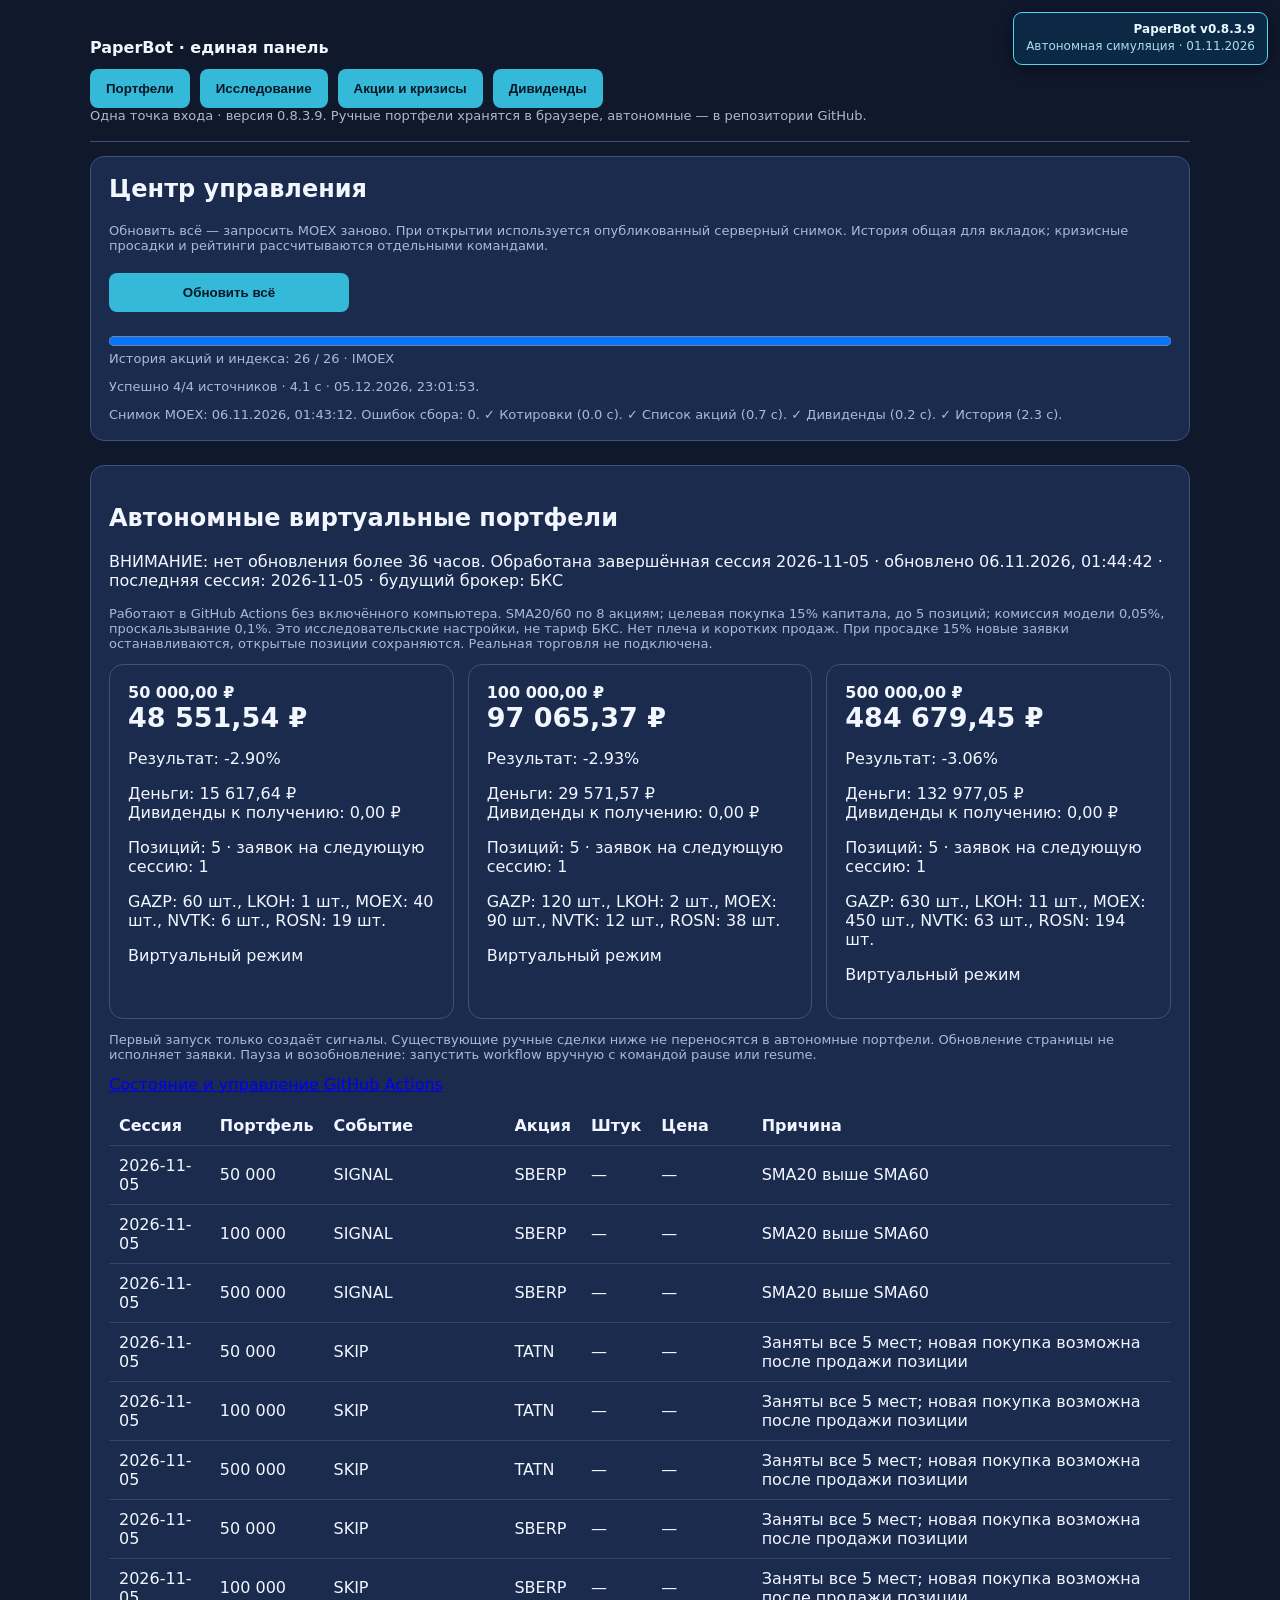
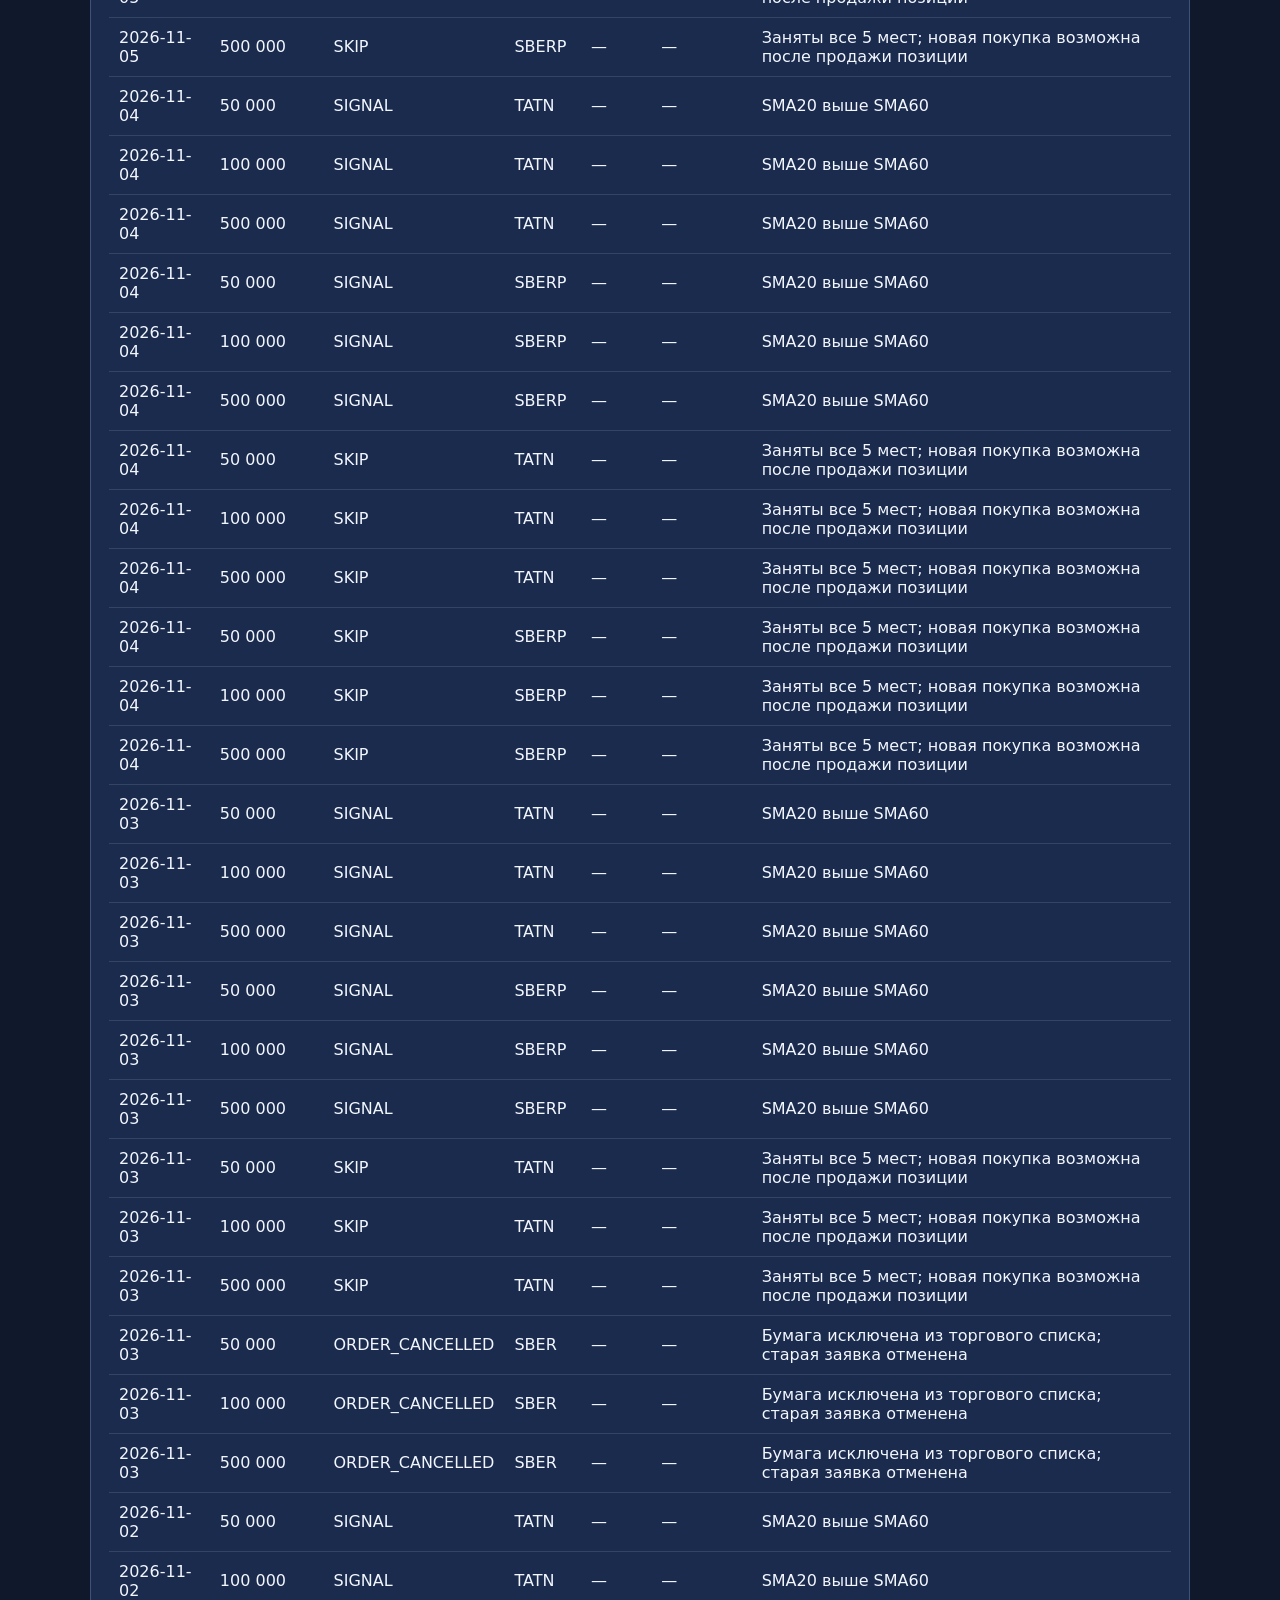
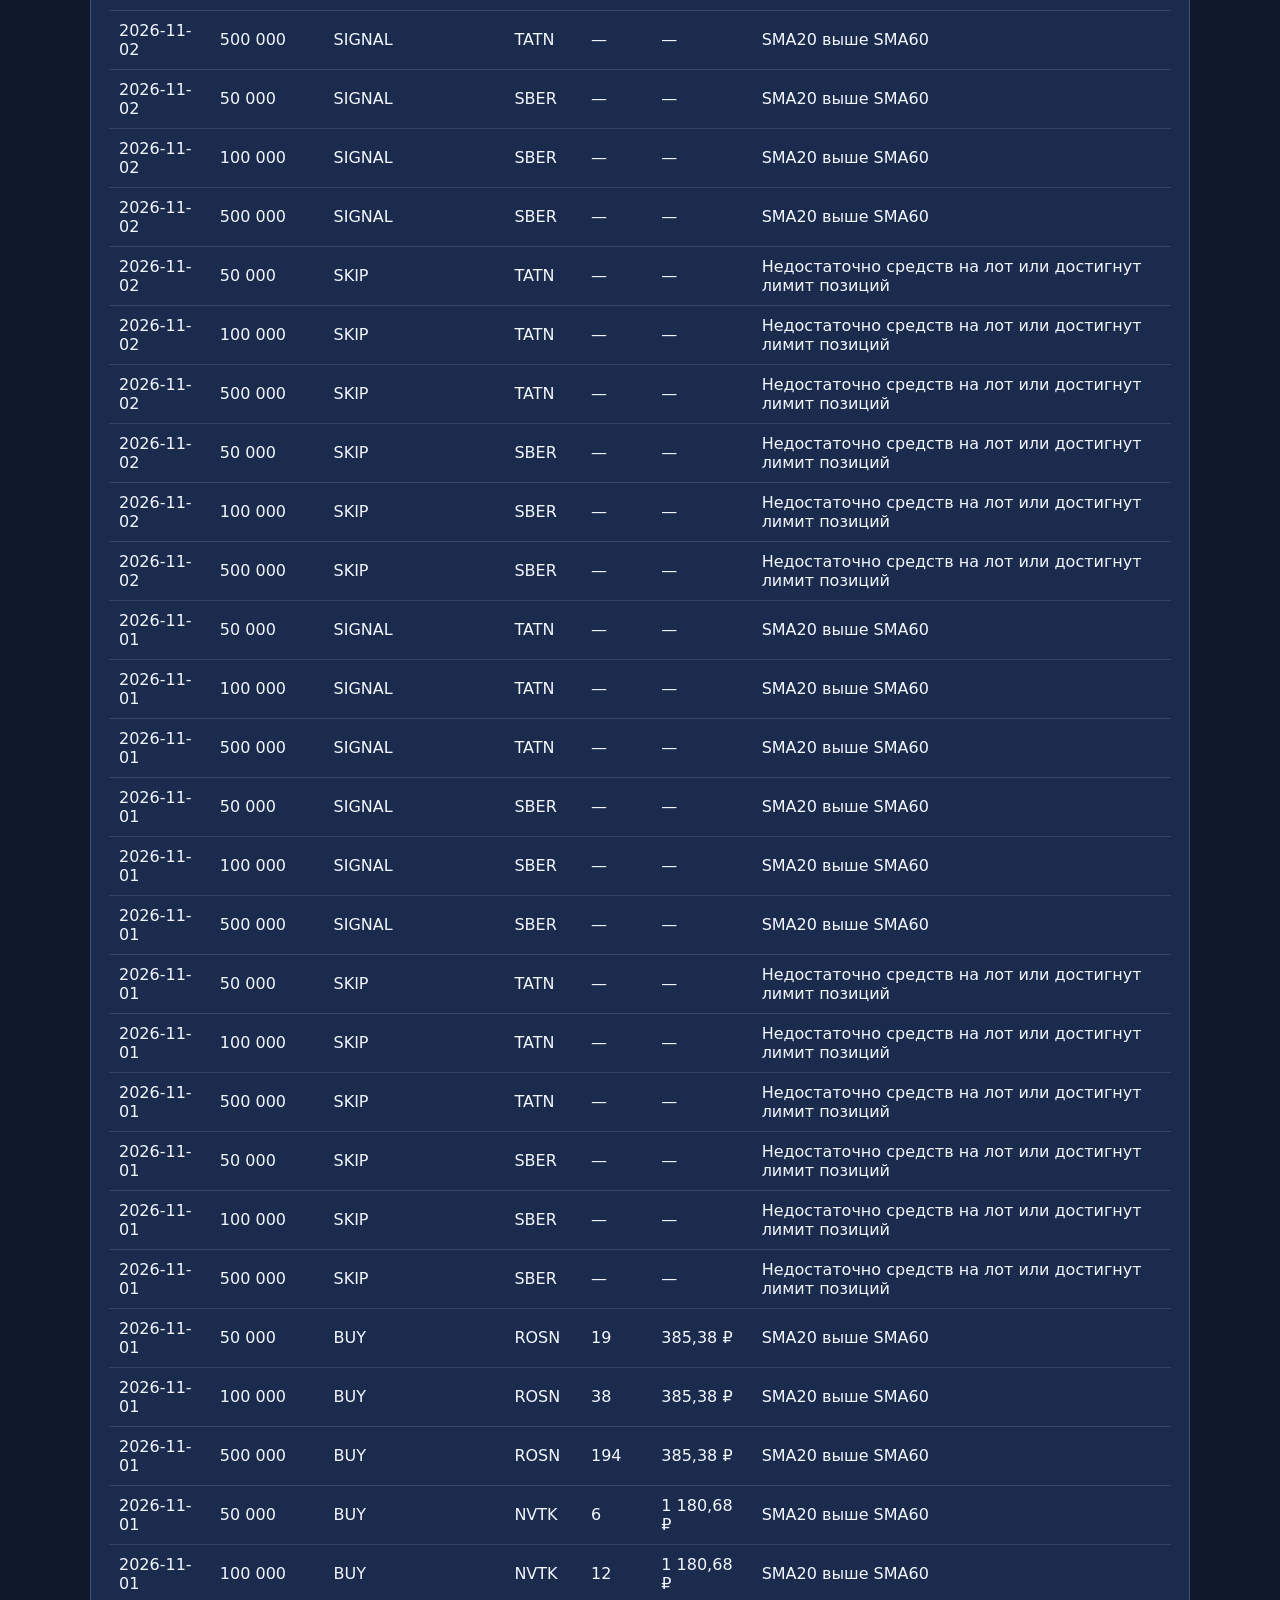
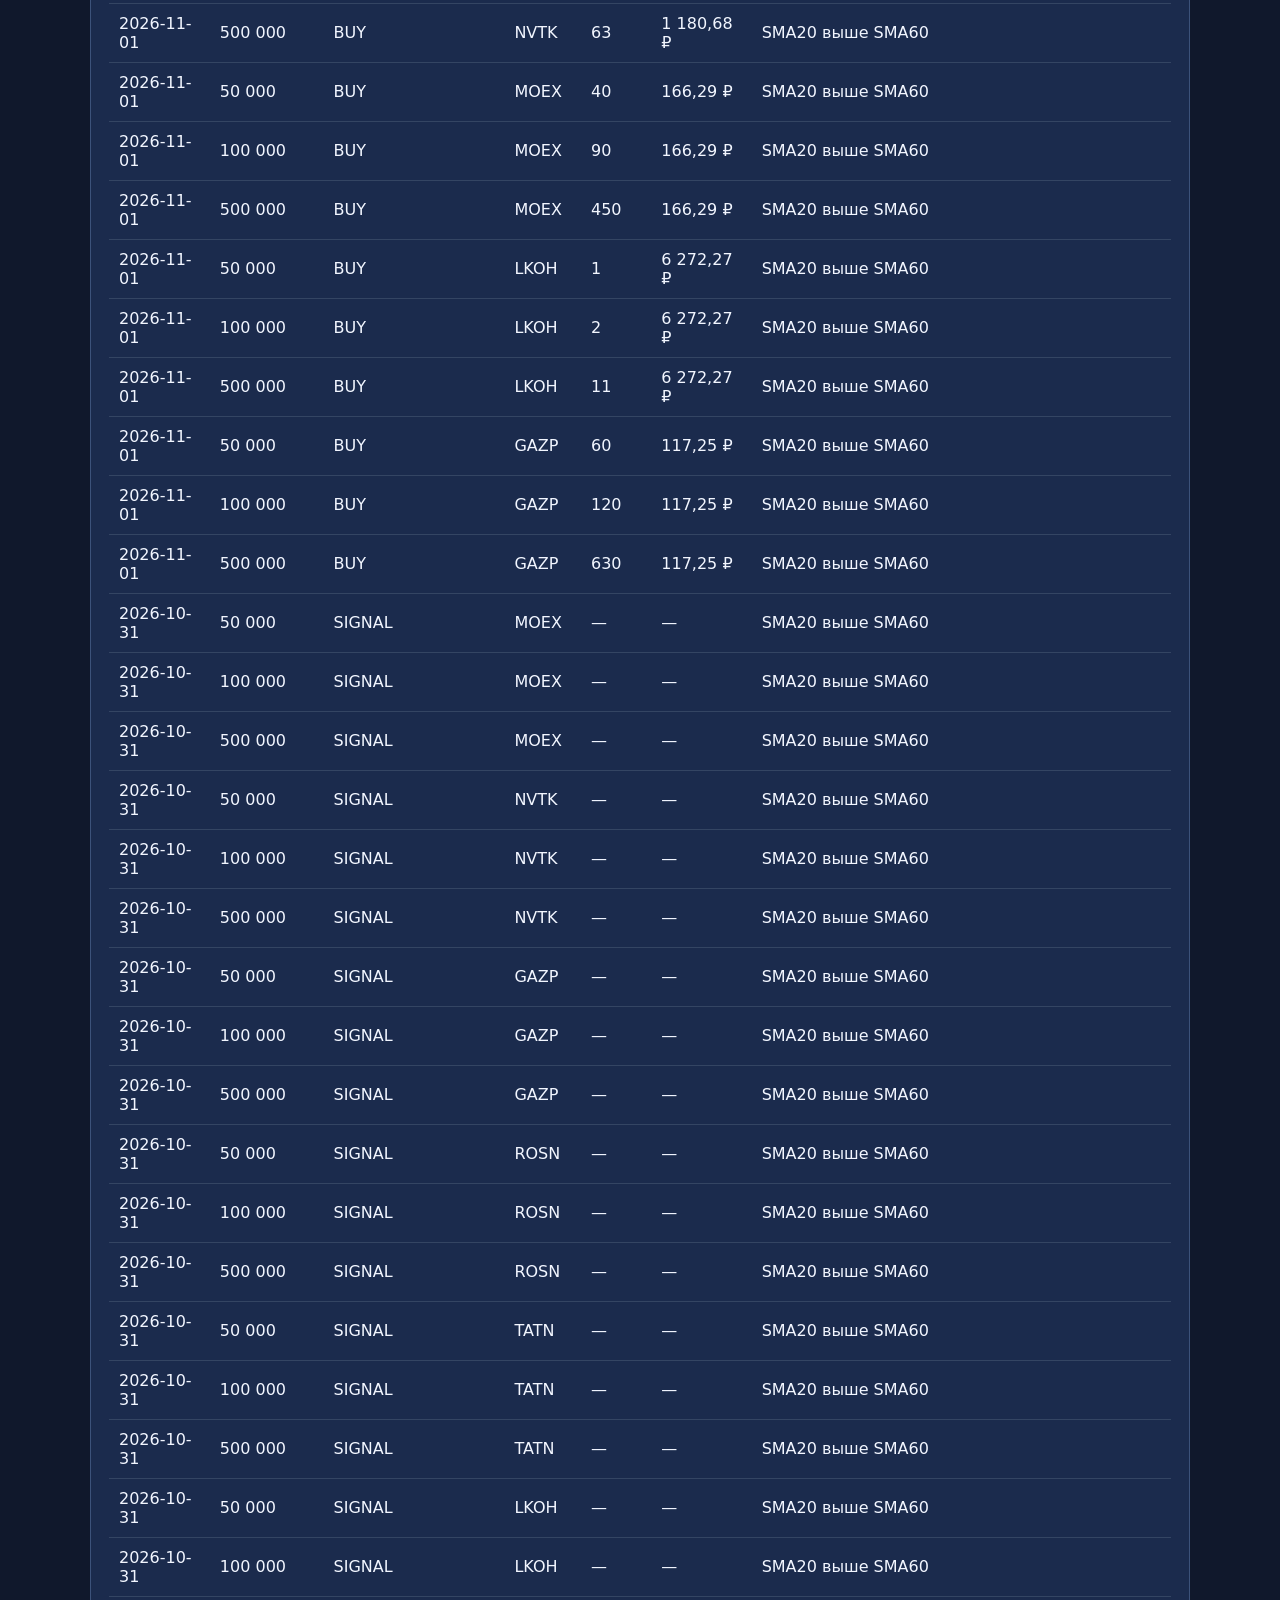
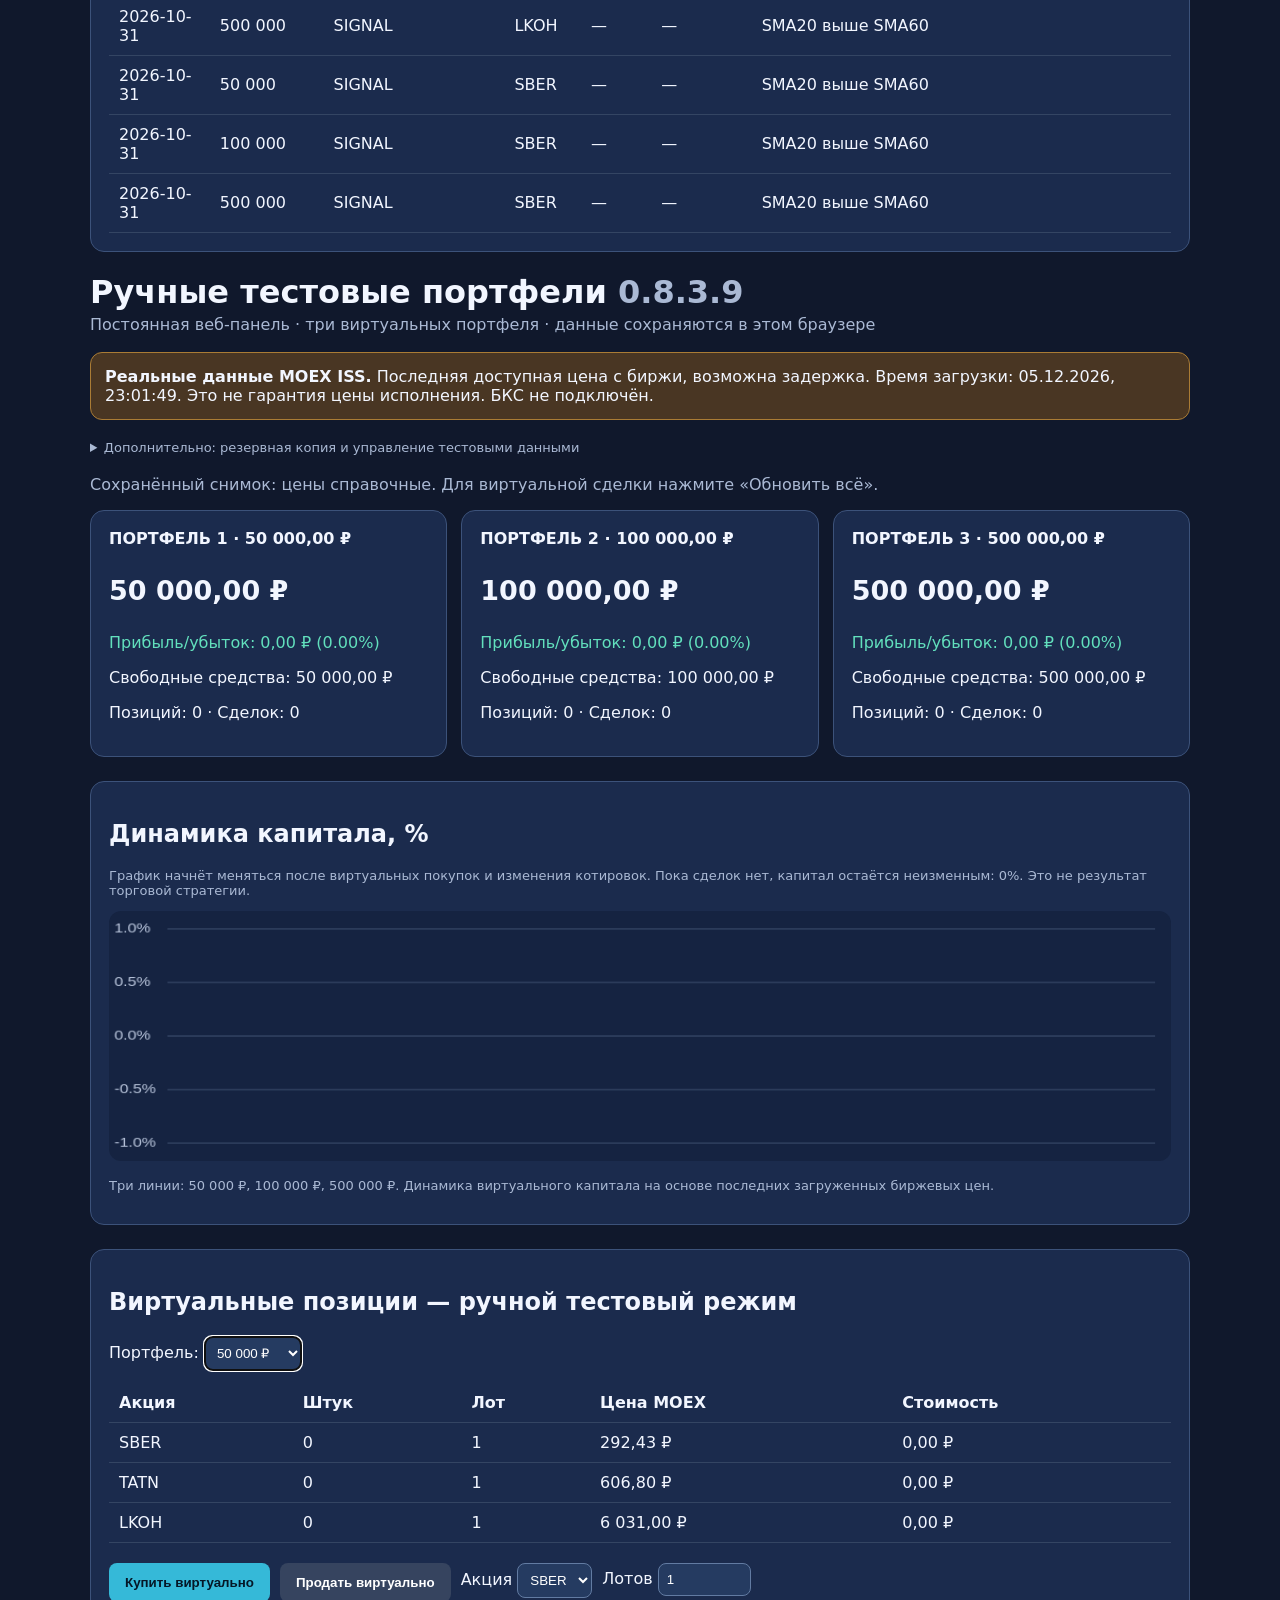
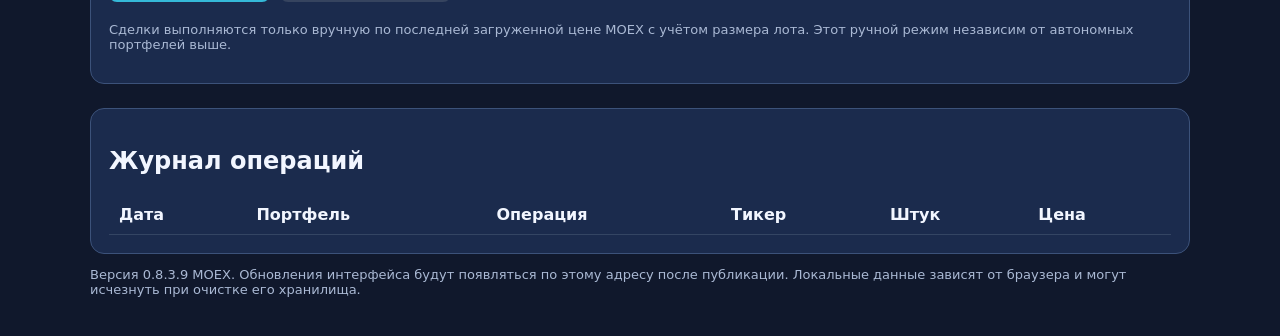
==== manual.html @ 84fe7838 "feat: start archived sector-balanced paper experiment with parallel strategy controls v0.8.3.9" ====
<!doctype html><html lang="ru"><head><meta charset="utf-8"><meta http-equiv="Cache-Control" content="no-cache, no-store, must-revalidate"><meta name="viewport" content="width=device-width,initial-scale=1"><title>PaperBot — виртуальные портфели</title><style>body{margin:0;background:#10182c;color:#f2f6ff;font:16px system-ui,Arial}main{max-width:1100px;margin:auto;padding:26px}h1{margin-bottom:4px}.muted{color:#aab9d4}.warn{background:#493623;border:1px solid #aa7c35;padding:14px;border-radius:12px;margin:18px 0}.controls{display:flex;gap:10px;flex-wrap:wrap;margin:20px 0}button{background:#35b9d8;color:#051727;border:0;border-radius:8px;padding:12px 16px;font-weight:bold;cursor:pointer}button.secondary{background:#36445f;color:white}button.danger{background:#d66c92;color:white}.cards{display:grid;grid-template-columns:repeat(auto-fit,minmax(245px,1fr));gap:14px}.card{background:#1b2b4d;border:1px solid #3c527a;border-radius:14px;padding:18px}.money{font-size:27px;font-weight:800}.up{color:#62e0bd}.down{color:#ff9c9c}table{width:100%;border-collapse:collapse;margin-top:12px}td,th{padding:10px;text-align:left;border-bottom:1px solid #344563}section{margin-top:24px}select{padding:8px;background:#253b61;color:white;border:1px solid #627ba2;border-radius:8px}canvas{width:100%;height:250px;background:#152341;border-radius:12px}.small{font-size:13px}</style></head><body><div id="build-stamp" style="position:fixed;top:12px;right:12px;z-index:9999;background:#0b2944;border:1px solid #51d4f5;color:#e8faff;border-radius:9px;padding:8px 12px;font:600 12px/1.45 system-ui,Arial;box-shadow:0 3px 15px #0007;text-align:right" title="Версия опубликованного файла">PaperBot v0.8.3.9<br><span style="font-weight:400;color:#a9dceb">Автономная симуляция · 01.11.2026</span></div><main><div style="padding:12px 0 18px;border-bottom:1px solid #3c527a;margin-bottom:14px"><strong>PaperBot · единая панель</strong><div class="controls" style="margin:12px 0 0"><button type="button" onclick="switchTab('portfolio')">Портфели</button><button type="button" onclick="switchTab('research')">Исследование</button><button type="button" onclick="switchTab('market')">Акции и кризисы</button><button type="button" onclick="switchTab('dividends')">Дивиденды</button></div><div class="muted small">Одна точка входа · версия 0.8.3.9. Ручные портфели хранятся в браузере, автономные — в репозитории GitHub.</div></div><section class="card" style="margin:12px 0 20px"><h2 style="margin-top:0">Центр управления</h2><p class="muted small">Обновить всё — запросить MOEX заново. При открытии используется опубликованный серверный снимок. История общая для вкладок; кризисные просадки и рейтинги рассчитываются отдельными командами.</p><div class="controls"><button id="refresh-main" type="button" onclick="refreshCenter('live')" style="min-width:240px">Обновить всё</button></div><div style="margin:10px 0"><progress id="refresh-progress" max="100" value="0" style="width:100%;height:18px"></progress><div id="refresh-count" class="muted small">Ожидание запуска</div></div><p id="refresh-status" class="muted small" role="status">Ожидание обновления. Кризисные рейтинги рассчитываются отдельно по выбранному периоду: это длительная операция.</p><div id="refresh-details" class="muted small"></div></section><section id="dividends-view" class="card" style="display:none"><h2>Дивидендная история</h2><p id="dividend-status">Дождитесь загрузки Центра управления.</p><p class="muted small">Источник: Smart-Lab, таблица выплаченных дивидендов. Это справочная история, не подтверждение фактического зачисления. Даты поступления на счёт неизвестны; в модели используется реестр + 30 календарных дней, до налогов. Отсутствие записей не означает отсутствие выплат. Доходность по дивидендам не является прогнозом.</p><p>Акция <select id="dividend-filter" onchange="renderDividends()"></select> Год реестра <input id="dividend-year" type="number" min="1990" max="2100" placeholder="Все" oninput="renderDividends()" style="width:100px"></p><details><summary>Пробелы в дивидендной истории</summary><p id="dividend-errors" class="small muted"></p></details><div style="overflow:auto"><table><thead><tr><th>Акция</th><th>Охват</th><th>Записей</th><th>На акцию за 365 дней по реестрам</th></tr></thead><tbody id="dividend-summary"></tbody></table></div><p id="dividend-count"></p><div style="overflow:auto"><table><thead><tr><th>Акция</th><th>Период</th><th>Последний день покупки</th><th>Реестр</th><th>На акцию, до налогов</th><th>Дата поступления</th><th>Источник</th></tr></thead><tbody id="dividend-rows"></tbody></table></div></section><div id="legacy-portfolio"><section class="card"><h2>Автономные виртуальные портфели</h2><p id="auto-health" role="status">Загрузка состояния бота…</p><p class="muted small">Работают в GitHub Actions без включённого компьютера. SMA20/60 по 8 акциям; целевая покупка 15% капитала, до 5 позиций; комиссия модели 0,05%, проскальзывание 0,1%. Это исследовательские настройки, не тариф БКС. Нет плеча и коротких продаж. При просадке 15% новые заявки останавливаются, открытые позиции сохраняются. Реальная торговля не подключена.</p><div id="auto-cards" class="cards"></div><p class="muted small">Первый запуск только создаёт сигналы. Существующие ручные сделки ниже не переносятся в автономные портфели. Обновление страницы не исполняет заявки. Пауза и возобновление: запустить workflow вручную с командой pause или resume.</p><a href="https://github.com/pirhavko85-droid/paperbot/actions/workflows/update-data.yml" target="_blank" rel="noopener">Состояние и управление GitHub Actions</a><div style="overflow:auto"><table><thead><tr><th>Сессия</th><th>Портфель</th><th>Событие</th><th>Акция</th><th>Штук</th><th>Цена</th><th>Причина</th></tr></thead><tbody id="auto-ledger"></tbody></table></div></section><h1>Ручные тестовые портфели <span class="muted">0.8.3.9</span></h1><div class="muted">Постоянная веб-панель · три виртуальных портфеля · данные сохраняются в этом браузере</div><div class="warn" id="marketWarning"><b>MOEX ISS.</b> Загрузка котировок. Торговые операции только виртуальные; БКС не подключён. Если биржа закрыта, отображается последняя доступная цена.</div><div class="controls"><details style="width:100%"><summary class="muted small" style="cursor:pointer">Дополнительно: резервная копия и управление тестовыми данными</summary><div class="controls"><button class="secondary" onclick="download()">Скачать журнал CSV</button><button class="danger" onclick="reset()">Сбросить портфели</button></div><p class="muted small">CSV — резервная копия журнала операций. Сброс удаляет виртуальные сделки только в этом браузере.</p></details></div><p id="status" class="muted"></p><div id="cards" class="cards"></div><section class="card"><h2>Динамика капитала, %</h2><p class="muted small">График начнёт меняться после виртуальных покупок и изменения котировок. Пока сделок нет, капитал остаётся неизменным: 0%. Это не результат торговой стратегии.</p><canvas id="chart" width="1000" height="280"></canvas><p class="small muted">Три линии: 50 000 ₽, 100 000 ₽, 500 000 ₽. Динамика виртуального капитала на основе последних загруженных биржевых цен.</p></section><section class="card"><h2>Виртуальные позиции — ручной тестовый режим</h2><label>Портфель: <select id="portfolio" onchange="render()"><option value="0">50 000 ₽</option><option value="1">100 000 ₽</option><option value="2">500 000 ₽</option></select></label><div id="positions"></div><div class="controls"><button onclick="trade('buy')">Купить виртуально</button><button class="secondary" onclick="trade('sell')">Продать виртуально</button><label>Акция <select id="ticker"><option>SBER</option><option>TATN</option><option>LKOH</option></select></label><label>Лотов <input id="lots" type="number" min="1" step="1" value="1" style="width:75px;padding:8px;background:#253b61;color:white;border:1px solid #627ba2;border-radius:8px"></label></div><p class="small muted">Сделки выполняются только вручную по последней загруженной цене MOEX с учётом размера лота. Этот ручной режим независим от автономных портфелей выше.</p></section><section class="card"><h2>Журнал операций</h2><div id="trades"></div></section><p class="muted small">Версия 0.8.3.9 MOEX. Обновления интерфейса будут появляться по этому адресу после публикации. Локальные данные зависят от браузера и могут исчезнуть при очистке его хранилища.</p></div><section id="unified-view" style="display:none"><h2 id="unified-title"></h2><p id="unified-note" class="muted"></p></section></main><script src="config.js?v=0839"></script><script src="data.js?v=0839"></script><script>
const KEY='paperbot_moex_v05',starts=[50000,100000,500000],symbols=['SBER','TATN','LKOH'];
let s;try{s=JSON.parse(localStorage.getItem(KEY))}catch(e){}
if(!s||!Array.isArray(s.p)||s.p.length!==3)s={prices:[null,null,null],lots:[1,1,1],asof:null,p:starts.map(v=>({cash:v,qty:[0,0,0],history:[v],trades:[]}))};
let quoteValid=false;
const fmt=n=>Number.isFinite(n)?n.toLocaleString('ru-RU',{minimumFractionDigits:2,maximumFractionDigits:2})+' ₽':'—';
const val=p=>p.cash+p.qty.reduce((a,q,i)=>a+q*(Number.isFinite(s.prices[i])?s.prices[i]:0),0);
function save(){try{localStorage.setItem(KEY,JSON.stringify(s))}catch(e){show('Не удалось сохранить данные: '+e.message)}}
function show(t){document.getElementById('status').textContent=t}
function reset(){if(!confirm('Удалить все виртуальные сделки и портфели этой версии в данном браузере?'))return;localStorage.removeItem(KEY);location.reload()}
function parseBlock(block){return (block?.data||[]).map(r=>Object.fromEntries(block.columns.map((c,i)=>[c,r[i]])))}
async function loadQuotes(){
quoteValid=false;show('Запрашиваю котировки у Московской биржи…');
const url='https://iss.moex.com/iss/engines/stock/markets/shares/boards/TQBR/securities.json?iss.meta=off&iss.only=securities,marketdata&securities.columns=SECID,LOTSIZE&marketdata.columns=SECID,LAST,MARKETPRICE,LCURRENTPRICE,UPDATETIME,TRADINGSTATUS';
try{
const controller=new AbortController(),timer=setTimeout(()=>controller.abort(),12000);
let resp;try{resp={ok:true,json:()=>PaperBotData.json(url)}}finally{clearTimeout(timer)}
if(!resp.ok)throw Error('HTTP '+resp.status);
const json=await resp.json(),sec=parseBlock(json.securities),md=parseBlock(json.marketdata);
let count=0;symbols.forEach((symbol,i)=>{
const info=sec.find(r=>r.SECID===symbol),m=md.find(r=>r.SECID===symbol);
const p=[m?.LAST,m?.MARKETPRICE,m?.LCURRENTPRICE].find(v=>Number.isFinite(v)&&v>0);
if(Number.isFinite(p)&&p>0&&Number.isInteger(info?.LOTSIZE)&&info.LOTSIZE>0){s.prices[i]=p;s.lots[i]=info.LOTSIZE;count++}
});
if(count!==symbols.length)throw Error('Биржа вернула цены не для всех акций ('+count+'/'+symbols.length+')');
s.asof=new Date().toISOString();quoteValid=true;save();render();
document.getElementById('marketWarning').innerHTML='<b>Реальные данные MOEX ISS.</b> Последняя доступная цена с биржи, возможна задержка. Время загрузки: '+new Date(s.asof).toLocaleString('ru-RU')+'. Это не гарантия цены исполнения. БКС не подключён.';
show('MOEX ISS: получены цены '+symbols.join(', ')+'. Время загрузки: '+new Date(s.asof).toLocaleString('ru-RU'));
}catch(e){render();document.getElementById('marketWarning').innerHTML='<b>Нет подтверждённых свежих котировок.</b> '+String(e.message).replaceAll('<','&lt;')+'. Виртуальные операции заблокированы до успешного обновления. Сохранённые цены, если есть, показаны только для справки.';show('Ошибка загрузки MOEX: '+e.message)}
}
function trade(side){
if(!quoteValid){alert('Сначала успешно обновите котировки MOEX.');return}
const k=Number(document.getElementById('portfolio').value),i=symbols.indexOf(document.getElementById('ticker').value),n=Number(document.getElementById('lots').value);
if(!Number.isSafeInteger(n)||n<1||i<0)return alert('Укажите целое положительное число лотов.');
const q=n*s.lots[i],price=s.prices[i],cost=q*price,p=s.p[k];
if(side==='buy'&&cost>p.cash+1e-6)return alert('Недостаточно виртуальных средств.');
if(side==='sell'&&q>p.qty[i])return alert('Недостаточно акций для продажи.');
if(!confirm((side==='buy'?'Купить':'Продать')+' '+q+' шт. '+symbols[i]+' по '+fmt(price)+' на сумму '+fmt(cost)+'?'))return;
p.cash+=(side==='buy'?-cost:cost);p.qty[i]+=(side==='buy'?q:-q);
p.trades.push({date:new Date().toISOString(),type:side==='buy'?'ПОКУПКА':'ПРОДАЖА',ticker:symbols[i],qty:q,price});
s.p.forEach(pp=>pp.history.push(val(pp)));save();render();
}
function render(){
document.getElementById('cards').innerHTML=s.p.map((p,i)=>{const v=val(p),gain=v-starts[i],pct=gain/starts[i]*100;return '<div class="card"><b>ПОРТФЕЛЬ '+(i+1)+' · '+fmt(starts[i])+'</b><p class="money">'+fmt(v)+'</p><p class="'+(gain>=0?'up':'down')+'">Прибыль/убыток: '+fmt(gain)+' ('+pct.toFixed(2)+'%)</p><p>Свободные средства: '+fmt(p.cash)+'</p><p>Позиций: '+p.qty.filter(Boolean).length+' · Сделок: '+p.trades.length+'</p></div>'}).join('');
let k=Number(document.getElementById('portfolio').value),p=s.p[k];
document.getElementById('positions').innerHTML='<table><tr><th>Акция</th><th>Штук</th><th>Лот</th><th>Цена MOEX</th><th>Стоимость</th></tr>'+symbols.map((sym,i)=>'<tr><td>'+sym+'</td><td>'+p.qty[i]+'</td><td>'+s.lots[i]+'</td><td>'+fmt(s.prices[i])+'</td><td>'+fmt(p.qty[i]*s.prices[i])+'</td></tr>').join('')+'</table>';
document.getElementById('trades').innerHTML='<table><tr><th>Дата</th><th>Портфель</th><th>Операция</th><th>Тикер</th><th>Штук</th><th>Цена</th></tr>'+s.p.flatMap((p,i)=>p.trades.map(t=>({...t,portfolio:i+1}))).sort((a,b)=>b.date.localeCompare(a.date)).slice(0,80).map(t=>'<tr><td>'+new Date(t.date).toLocaleString('ru-RU')+'</td><td>'+t.portfolio+'</td><td>'+t.type+'</td><td>'+t.ticker+'</td><td>'+t.qty+'</td><td>'+fmt(t.price)+'</td></tr>').join('')+'</table>';
draw();
}
function draw(){const c=document.getElementById('chart'),ctx=c.getContext('2d'),w=c.width,h=c.height;ctx.clearRect(0,0,w,h);const all=s.p.flatMap((p,i)=>p.history.map(v=>(v/starts[i]-1)*100));let lo=Math.min(-1,...all),hi=Math.max(1,...all);if(hi===lo)hi++;ctx.strokeStyle='#425574';ctx.lineWidth=1;for(let j=0;j<5;j++){const y=20+(h-40)*j/4;ctx.beginPath();ctx.moveTo(55,y);ctx.lineTo(w-15,y);ctx.stroke();ctx.fillStyle='#bdc9df';ctx.font='15px sans-serif';ctx.fillText((hi-(hi-lo)*j/4).toFixed(1)+'%',5,y+4)}['#4fd5f2','#72e2ac','#ffbe6e'].forEach((color,i)=>{const a=s.p[i].history;ctx.strokeStyle=color;ctx.lineWidth=3;ctx.beginPath();a.forEach((v,j)=>{let x=55+(w-75)*j/Math.max(1,a.length-1),y=20+(h-40)*(hi-(v/starts[i]-1)*100)/(hi-lo);j?ctx.lineTo(x,y):ctx.moveTo(x,y)});ctx.stroke()})}
function download(){const rows=[['date','portfolio_rub','side','ticker','qty','price_rub']];s.p.forEach((p,i)=>p.trades.forEach(t=>rows.push([t.date,starts[i],t.type,t.ticker,t.qty,t.price.toFixed(2)])));const csv='\ufeff'+rows.map(a=>a.join(';')).join('\r\n'),blob=new Blob([csv],{type:'text/csv;charset=utf-8'}),a=document.createElement('a');a.href=URL.createObjectURL(blob);a.download='paperbot_moex_trades.csv';a.click();setTimeout(()=>URL.revokeObjectURL(a.href),1000)}
</script><script src="dividends-core.js?v=0839"></script><script src="dividends-ui.js?v=0839"></script><script src="center.js?v=0839"></script></body></html>
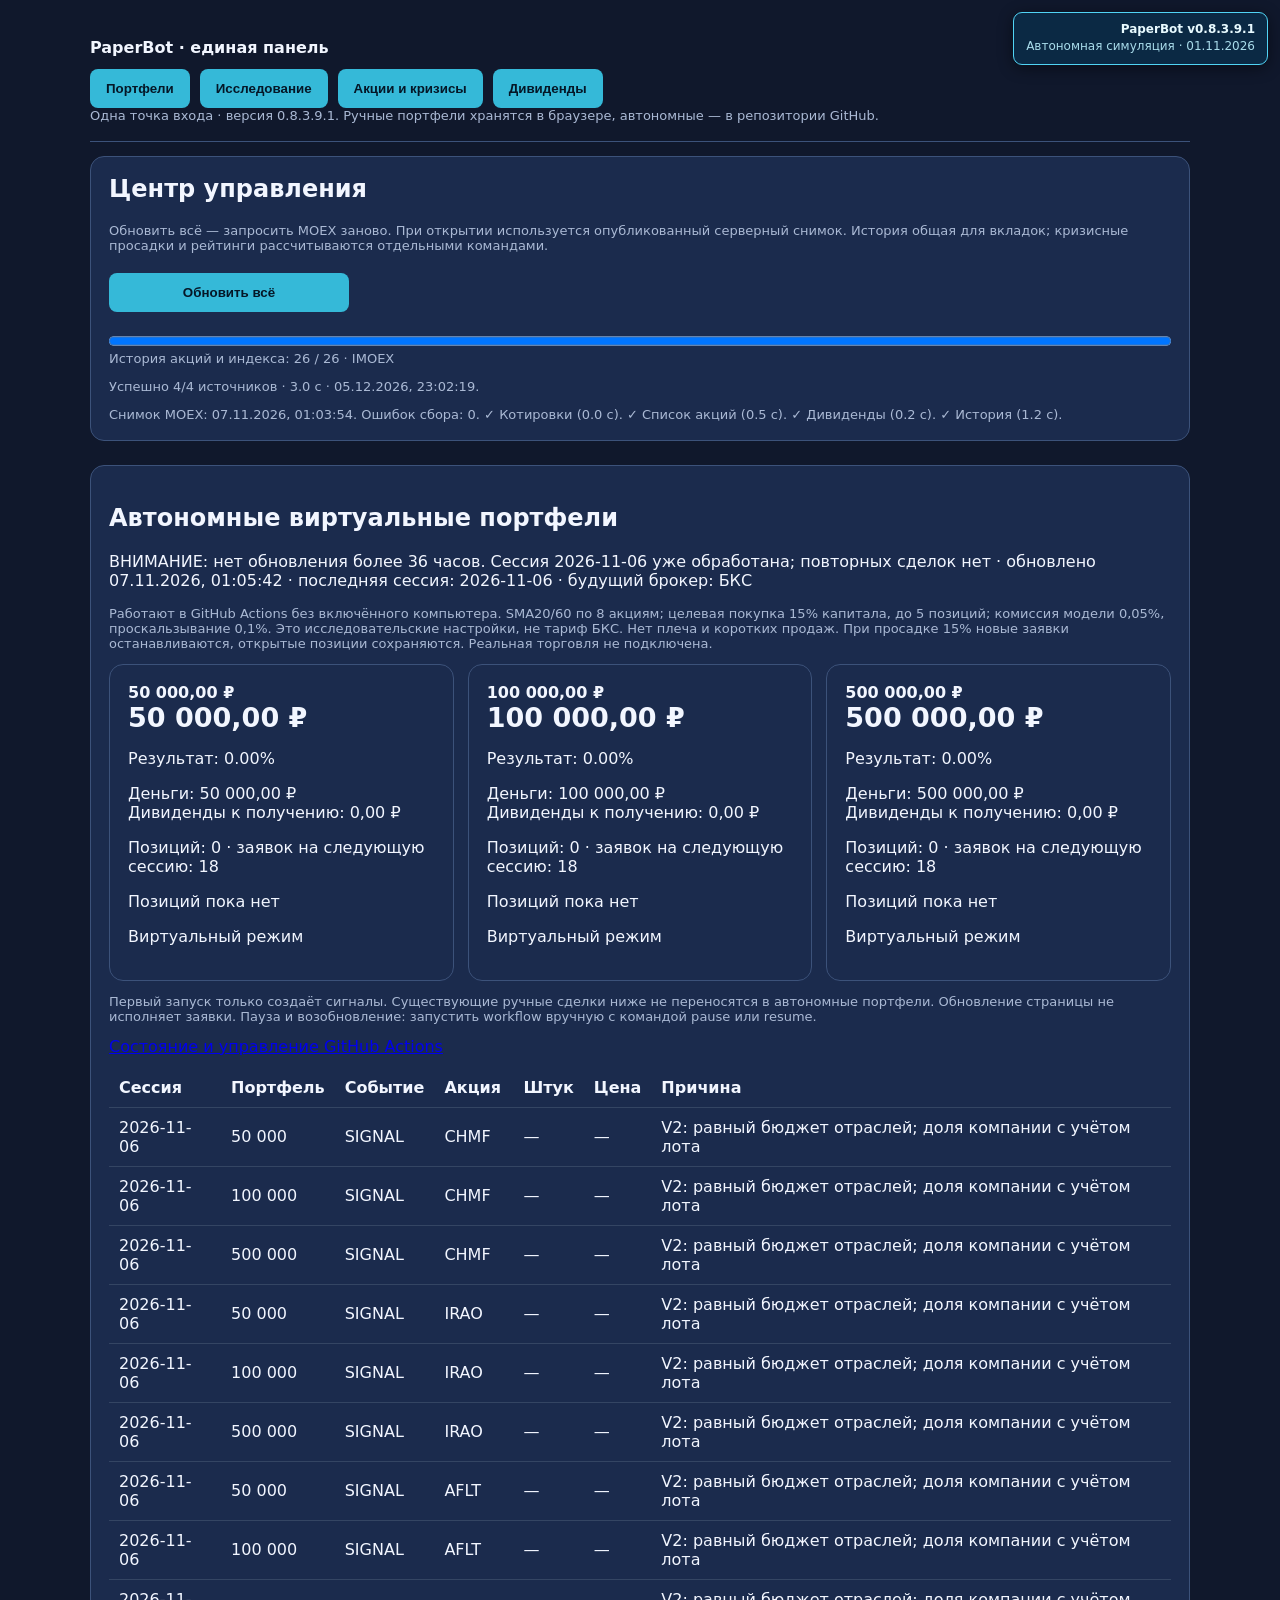
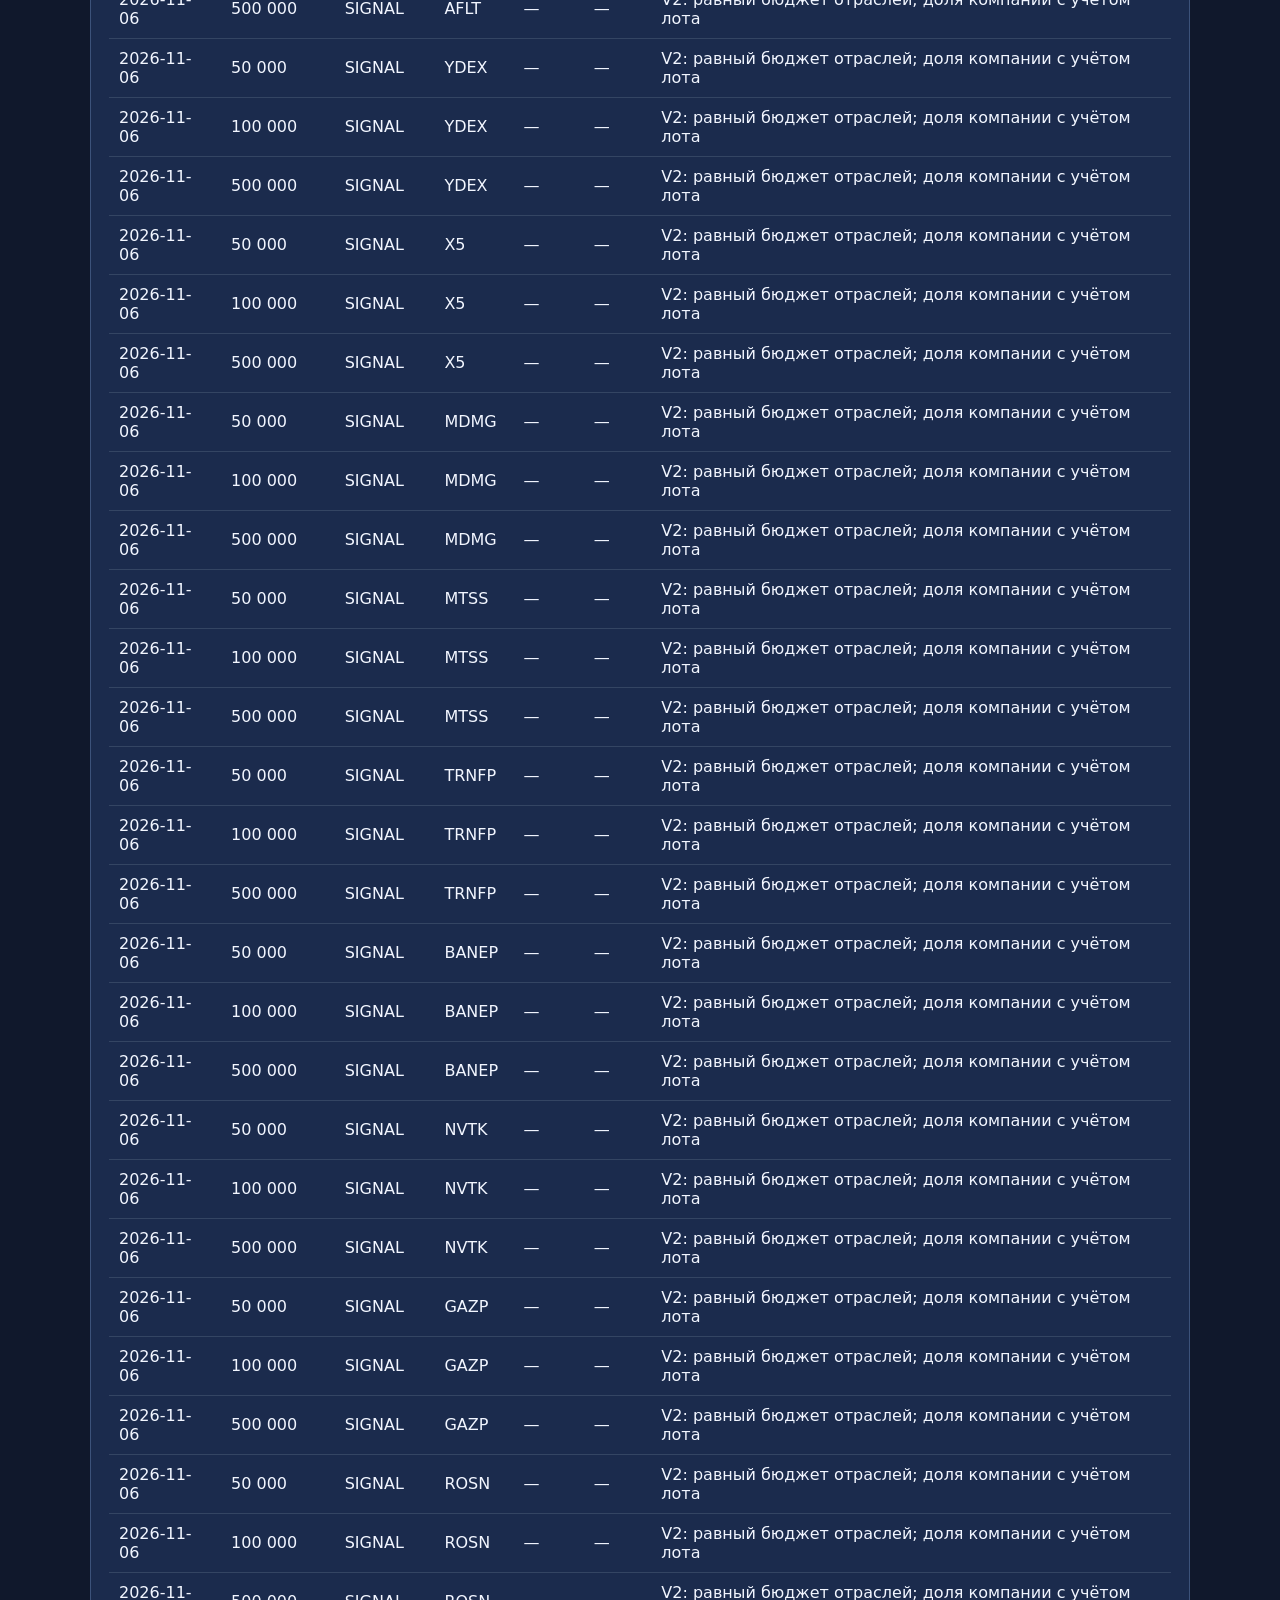
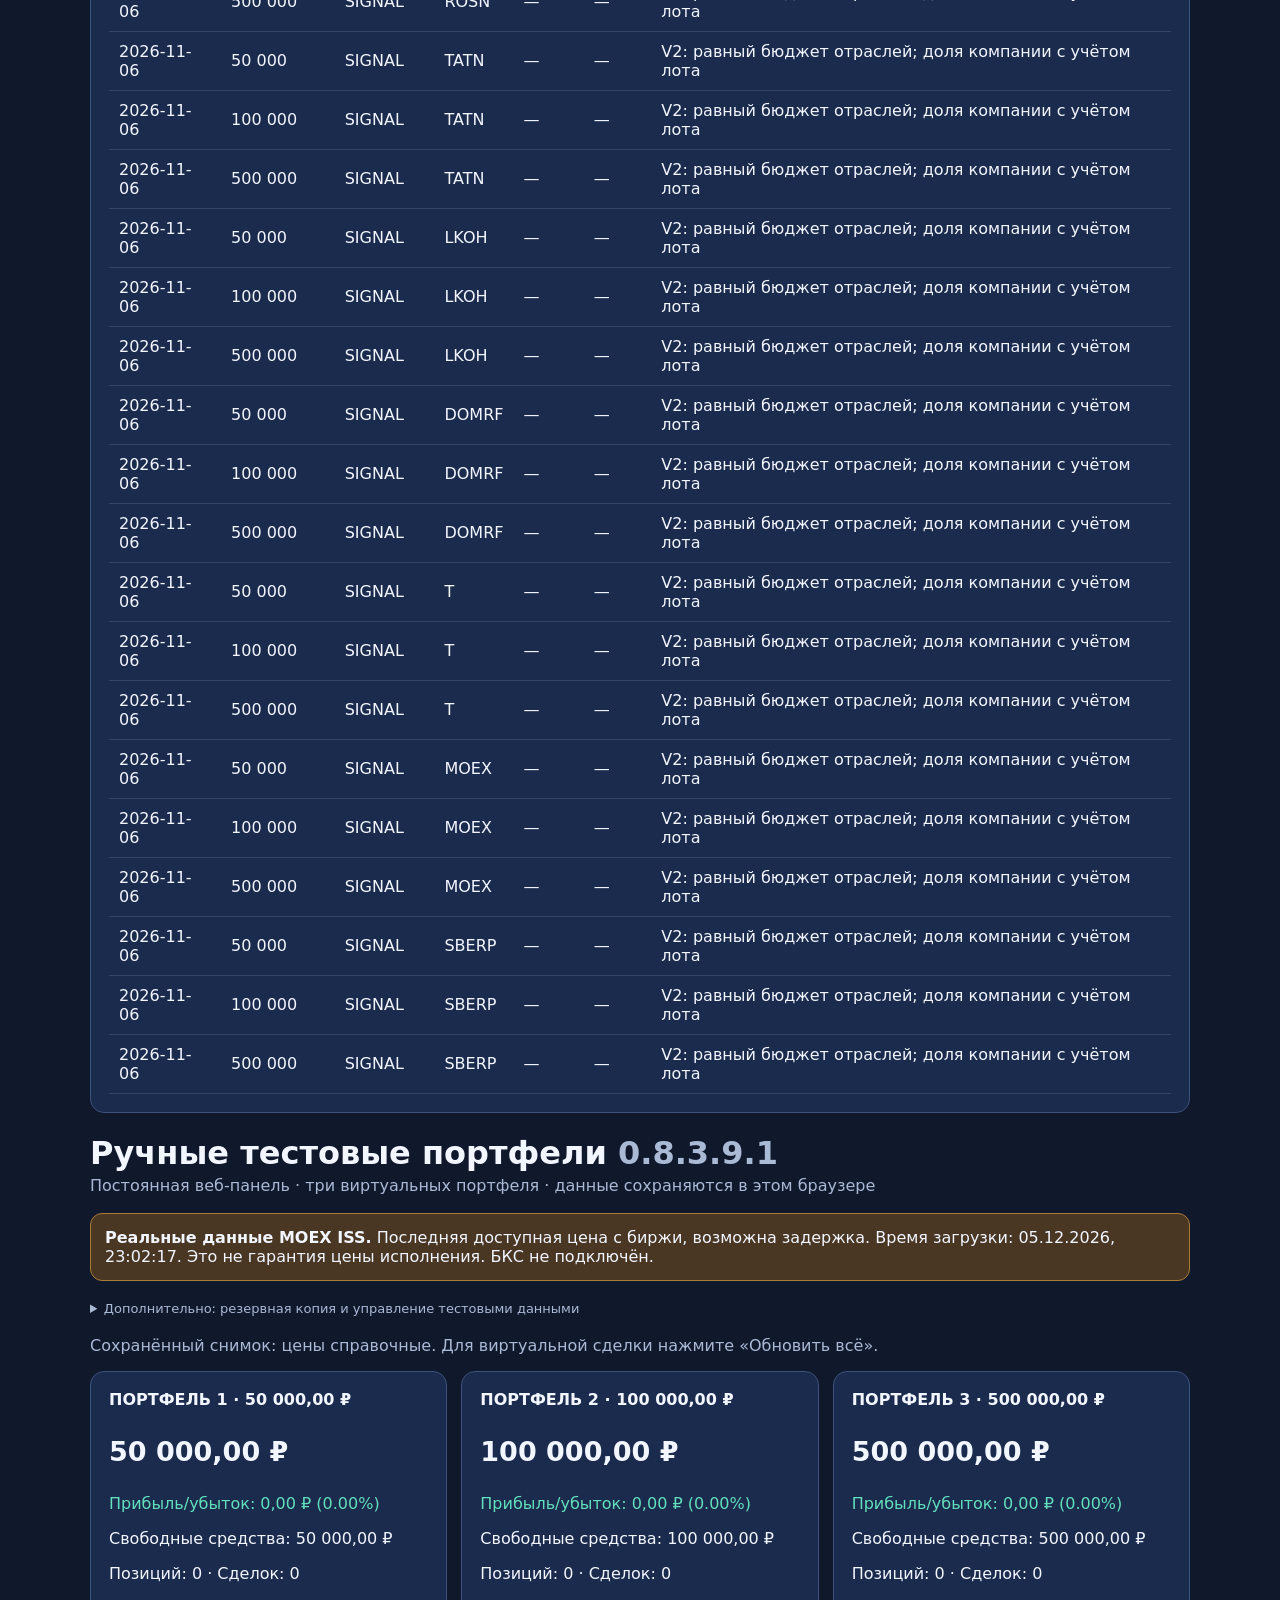
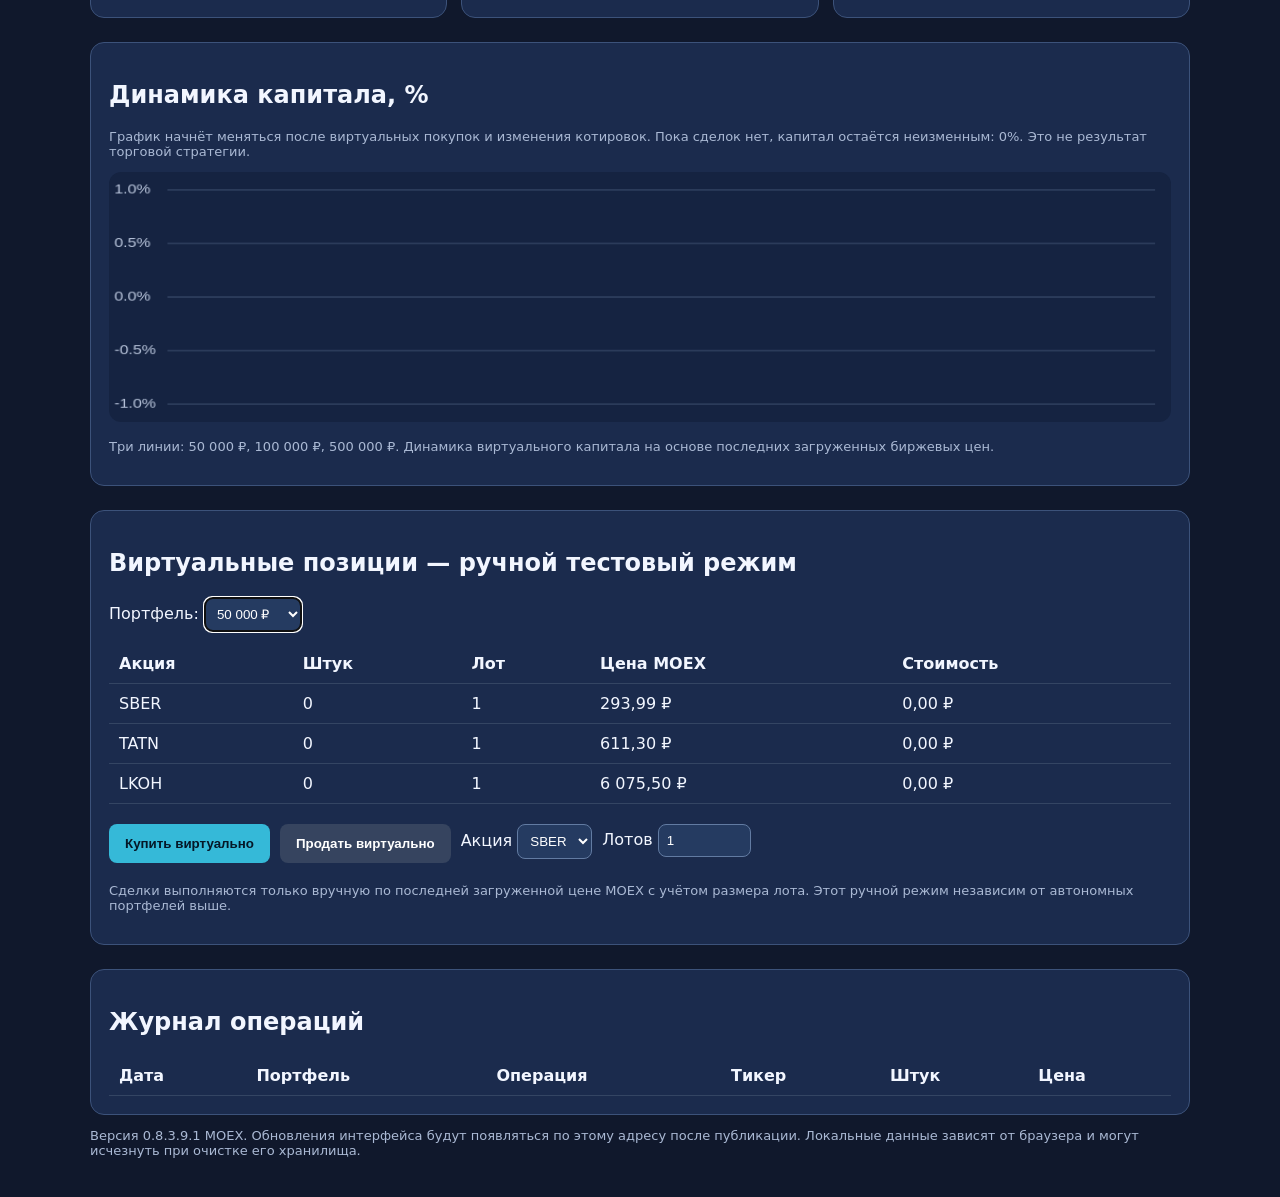
==== commit 98d6f251: "Compare paper strategies across starting dates, costs and MOEX total returns" ====
--- a/manual.html
+++ b/manual.html
@@ -1,4 +1,4 @@
-<!doctype html><html lang="ru"><head><meta charset="utf-8"><meta http-equiv="Cache-Control" content="no-cache, no-store, must-revalidate"><meta name="viewport" content="width=device-width,initial-scale=1"><title>PaperBot — виртуальные портфели</title><style>body{margin:0;background:#10182c;color:#f2f6ff;font:16px system-ui,Arial}main{max-width:1100px;margin:auto;padding:26px}h1{margin-bottom:4px}.muted{color:#aab9d4}.warn{background:#493623;border:1px solid #aa7c35;padding:14px;border-radius:12px;margin:18px 0}.controls{display:flex;gap:10px;flex-wrap:wrap;margin:20px 0}button{background:#35b9d8;color:#051727;border:0;border-radius:8px;padding:12px 16px;font-weight:bold;cursor:pointer}button.secondary{background:#36445f;color:white}button.danger{background:#d66c92;color:white}.cards{display:grid;grid-template-columns:repeat(auto-fit,minmax(245px,1fr));gap:14px}.card{background:#1b2b4d;border:1px solid #3c527a;border-radius:14px;padding:18px}.money{font-size:27px;font-weight:800}.up{color:#62e0bd}.down{color:#ff9c9c}table{width:100%;border-collapse:collapse;margin-top:12px}td,th{padding:10px;text-align:left;border-bottom:1px solid #344563}section{margin-top:24px}select{padding:8px;background:#253b61;color:white;border:1px solid #627ba2;border-radius:8px}canvas{width:100%;height:250px;background:#152341;border-radius:12px}.small{font-size:13px}</style></head><body><div id="build-stamp" style="position:fixed;top:12px;right:12px;z-index:9999;background:#0b2944;border:1px solid #51d4f5;color:#e8faff;border-radius:9px;padding:8px 12px;font:600 12px/1.45 system-ui,Arial;box-shadow:0 3px 15px #0007;text-align:right" title="Версия опубликованного файла">PaperBot v0.8.3.9<br><span style="font-weight:400;color:#a9dceb">Автономная симуляция · 01.11.2026</span></div><main><div style="padding:12px 0 18px;border-bottom:1px solid #3c527a;margin-bottom:14px"><strong>PaperBot · единая панель</strong><div class="controls" style="margin:12px 0 0"><button type="button" onclick="switchTab('portfolio')">Портфели</button><button type="button" onclick="switchTab('research')">Исследование</button><button type="button" onclick="switchTab('market')">Акции и кризисы</button><button type="button" onclick="switchTab('dividends')">Дивиденды</button></div><div class="muted small">Одна точка входа · версия 0.8.3.9. Ручные портфели хранятся в браузере, автономные — в репозитории GitHub.</div></div><section class="card" style="margin:12px 0 20px"><h2 style="margin-top:0">Центр управления</h2><p class="muted small">Обновить всё — запросить MOEX заново. При открытии используется опубликованный серверный снимок. История общая для вкладок; кризисные просадки и рейтинги рассчитываются отдельными командами.</p><div class="controls"><button id="refresh-main" type="button" onclick="refreshCenter('live')" style="min-width:240px">Обновить всё</button></div><div style="margin:10px 0"><progress id="refresh-progress" max="100" value="0" style="width:100%;height:18px"></progress><div id="refresh-count" class="muted small">Ожидание запуска</div></div><p id="refresh-status" class="muted small" role="status">Ожидание обновления. Кризисные рейтинги рассчитываются отдельно по выбранному периоду: это длительная операция.</p><div id="refresh-details" class="muted small"></div></section><section id="dividends-view" class="card" style="display:none"><h2>Дивидендная история</h2><p id="dividend-status">Дождитесь загрузки Центра управления.</p><p class="muted small">Источник: Smart-Lab, таблица выплаченных дивидендов. Это справочная история, не подтверждение фактического зачисления. Даты поступления на счёт неизвестны; в модели используется реестр + 30 календарных дней, до налогов. Отсутствие записей не означает отсутствие выплат. Доходность по дивидендам не является прогнозом.</p><p>Акция <select id="dividend-filter" onchange="renderDividends()"></select> Год реестра <input id="dividend-year" type="number" min="1990" max="2100" placeholder="Все" oninput="renderDividends()" style="width:100px"></p><details><summary>Пробелы в дивидендной истории</summary><p id="dividend-errors" class="small muted"></p></details><div style="overflow:auto"><table><thead><tr><th>Акция</th><th>Охват</th><th>Записей</th><th>На акцию за 365 дней по реестрам</th></tr></thead><tbody id="dividend-summary"></tbody></table></div><p id="dividend-count"></p><div style="overflow:auto"><table><thead><tr><th>Акция</th><th>Период</th><th>Последний день покупки</th><th>Реестр</th><th>На акцию, до налогов</th><th>Дата поступления</th><th>Источник</th></tr></thead><tbody id="dividend-rows"></tbody></table></div></section><div id="legacy-portfolio"><section class="card"><h2>Автономные виртуальные портфели</h2><p id="auto-health" role="status">Загрузка состояния бота…</p><p class="muted small">Работают в GitHub Actions без включённого компьютера. SMA20/60 по 8 акциям; целевая покупка 15% капитала, до 5 позиций; комиссия модели 0,05%, проскальзывание 0,1%. Это исследовательские настройки, не тариф БКС. Нет плеча и коротких продаж. При просадке 15% новые заявки останавливаются, открытые позиции сохраняются. Реальная торговля не подключена.</p><div id="auto-cards" class="cards"></div><p class="muted small">Первый запуск только создаёт сигналы. Существующие ручные сделки ниже не переносятся в автономные портфели. Обновление страницы не исполняет заявки. Пауза и возобновление: запустить workflow вручную с командой pause или resume.</p><a href="https://github.com/pirhavko85-droid/paperbot/actions/workflows/update-data.yml" target="_blank" rel="noopener">Состояние и управление GitHub Actions</a><div style="overflow:auto"><table><thead><tr><th>Сессия</th><th>Портфель</th><th>Событие</th><th>Акция</th><th>Штук</th><th>Цена</th><th>Причина</th></tr></thead><tbody id="auto-ledger"></tbody></table></div></section><h1>Ручные тестовые портфели <span class="muted">0.8.3.9</span></h1><div class="muted">Постоянная веб-панель · три виртуальных портфеля · данные сохраняются в этом браузере</div><div class="warn" id="marketWarning"><b>MOEX ISS.</b> Загрузка котировок. Торговые операции только виртуальные; БКС не подключён. Если биржа закрыта, отображается последняя доступная цена.</div><div class="controls"><details style="width:100%"><summary class="muted small" style="cursor:pointer">Дополнительно: резервная копия и управление тестовыми данными</summary><div class="controls"><button class="secondary" onclick="download()">Скачать журнал CSV</button><button class="danger" onclick="reset()">Сбросить портфели</button></div><p class="muted small">CSV — резервная копия журнала операций. Сброс удаляет виртуальные сделки только в этом браузере.</p></details></div><p id="status" class="muted"></p><div id="cards" class="cards"></div><section class="card"><h2>Динамика капитала, %</h2><p class="muted small">График начнёт меняться после виртуальных покупок и изменения котировок. Пока сделок нет, капитал остаётся неизменным: 0%. Это не результат торговой стратегии.</p><canvas id="chart" width="1000" height="280"></canvas><p class="small muted">Три линии: 50 000 ₽, 100 000 ₽, 500 000 ₽. Динамика виртуального капитала на основе последних загруженных биржевых цен.</p></section><section class="card"><h2>Виртуальные позиции — ручной тестовый режим</h2><label>Портфель: <select id="portfolio" onchange="render()"><option value="0">50 000 ₽</option><option value="1">100 000 ₽</option><option value="2">500 000 ₽</option></select></label><div id="positions"></div><div class="controls"><button onclick="trade('buy')">Купить виртуально</button><button class="secondary" onclick="trade('sell')">Продать виртуально</button><label>Акция <select id="ticker"><option>SBER</option><option>TATN</option><option>LKOH</option></select></label><label>Лотов <input id="lots" type="number" min="1" step="1" value="1" style="width:75px;padding:8px;background:#253b61;color:white;border:1px solid #627ba2;border-radius:8px"></label></div><p class="small muted">Сделки выполняются только вручную по последней загруженной цене MOEX с учётом размера лота. Этот ручной режим независим от автономных портфелей выше.</p></section><section class="card"><h2>Журнал операций</h2><div id="trades"></div></section><p class="muted small">Версия 0.8.3.9 MOEX. Обновления интерфейса будут появляться по этому адресу после публикации. Локальные данные зависят от браузера и могут исчезнуть при очистке его хранилища.</p></div><section id="unified-view" style="display:none"><h2 id="unified-title"></h2><p id="unified-note" class="muted"></p></section></main><script src="config.js?v=0839"></script><script src="data.js?v=0839"></script><script>
+<!doctype html><html lang="ru"><head><meta charset="utf-8"><meta http-equiv="Cache-Control" content="no-cache, no-store, must-revalidate"><meta name="viewport" content="width=device-width,initial-scale=1"><title>PaperBot — виртуальные портфели</title><style>body{margin:0;background:#10182c;color:#f2f6ff;font:16px system-ui,Arial}main{max-width:1100px;margin:auto;padding:26px}h1{margin-bottom:4px}.muted{color:#aab9d4}.warn{background:#493623;border:1px solid #aa7c35;padding:14px;border-radius:12px;margin:18px 0}.controls{display:flex;gap:10px;flex-wrap:wrap;margin:20px 0}button{background:#35b9d8;color:#051727;border:0;border-radius:8px;padding:12px 16px;font-weight:bold;cursor:pointer}button.secondary{background:#36445f;color:white}button.danger{background:#d66c92;color:white}.cards{display:grid;grid-template-columns:repeat(auto-fit,minmax(245px,1fr));gap:14px}.card{background:#1b2b4d;border:1px solid #3c527a;border-radius:14px;padding:18px}.money{font-size:27px;font-weight:800}.up{color:#62e0bd}.down{color:#ff9c9c}table{width:100%;border-collapse:collapse;margin-top:12px}td,th{padding:10px;text-align:left;border-bottom:1px solid #344563}section{margin-top:24px}select{padding:8px;background:#253b61;color:white;border:1px solid #627ba2;border-radius:8px}canvas{width:100%;height:250px;background:#152341;border-radius:12px}.small{font-size:13px}</style></head><body><div id="build-stamp" style="position:fixed;top:12px;right:12px;z-index:9999;background:#0b2944;border:1px solid #51d4f5;color:#e8faff;border-radius:9px;padding:8px 12px;font:600 12px/1.45 system-ui,Arial;box-shadow:0 3px 15px #0007;text-align:right" title="Версия опубликованного файла">PaperBot v0.8.3.9.1<br><span style="font-weight:400;color:#a9dceb">Автономная симуляция · 01.11.2026</span></div><main><div style="padding:12px 0 18px;border-bottom:1px solid #3c527a;margin-bottom:14px"><strong>PaperBot · единая панель</strong><div class="controls" style="margin:12px 0 0"><button type="button" onclick="switchTab('portfolio')">Портфели</button><button type="button" onclick="switchTab('research')">Исследование</button><button type="button" onclick="switchTab('market')">Акции и кризисы</button><button type="button" onclick="switchTab('dividends')">Дивиденды</button></div><div class="muted small">Одна точка входа · версия 0.8.3.9.1. Ручные портфели хранятся в браузере, автономные — в репозитории GitHub.</div></div><section class="card" style="margin:12px 0 20px"><h2 style="margin-top:0">Центр управления</h2><p class="muted small">Обновить всё — запросить MOEX заново. При открытии используется опубликованный серверный снимок. История общая для вкладок; кризисные просадки и рейтинги рассчитываются отдельными командами.</p><div class="controls"><button id="refresh-main" type="button" onclick="refreshCenter('live')" style="min-width:240px">Обновить всё</button></div><div style="margin:10px 0"><progress id="refresh-progress" max="100" value="0" style="width:100%;height:18px"></progress><div id="refresh-count" class="muted small">Ожидание запуска</div></div><p id="refresh-status" class="muted small" role="status">Ожидание обновления. Кризисные рейтинги рассчитываются отдельно по выбранному периоду: это длительная операция.</p><div id="refresh-details" class="muted small"></div></section><section id="dividends-view" class="card" style="display:none"><h2>Дивидендная история</h2><p id="dividend-status">Дождитесь загрузки Центра управления.</p><p class="muted small">Источник: Smart-Lab, таблица выплаченных дивидендов. Это справочная история, не подтверждение фактического зачисления. Даты поступления на счёт неизвестны; в модели используется реестр + 30 календарных дней, до налогов. Отсутствие записей не означает отсутствие выплат. Доходность по дивидендам не является прогнозом.</p><p>Акция <select id="dividend-filter" onchange="renderDividends()"></select> Год реестра <input id="dividend-year" type="number" min="1990" max="2100" placeholder="Все" oninput="renderDividends()" style="width:100px"></p><details><summary>Пробелы в дивидендной истории</summary><p id="dividend-errors" class="small muted"></p></details><div style="overflow:auto"><table><thead><tr><th>Акция</th><th>Охват</th><th>Записей</th><th>На акцию за 365 дней по реестрам</th></tr></thead><tbody id="dividend-summary"></tbody></table></div><p id="dividend-count"></p><div style="overflow:auto"><table><thead><tr><th>Акция</th><th>Период</th><th>Последний день покупки</th><th>Реестр</th><th>На акцию, до налогов</th><th>Дата поступления</th><th>Источник</th></tr></thead><tbody id="dividend-rows"></tbody></table></div></section><div id="legacy-portfolio"><section class="card"><h2>Автономные виртуальные портфели</h2><p id="auto-health" role="status">Загрузка состояния бота…</p><p class="muted small">Работают в GitHub Actions без включённого компьютера. SMA20/60 по 8 акциям; целевая покупка 15% капитала, до 5 позиций; комиссия модели 0,05%, проскальзывание 0,1%. Это исследовательские настройки, не тариф БКС. Нет плеча и коротких продаж. При просадке 15% новые заявки останавливаются, открытые позиции сохраняются. Реальная торговля не подключена.</p><div id="auto-cards" class="cards"></div><p class="muted small">Первый запуск только создаёт сигналы. Существующие ручные сделки ниже не переносятся в автономные портфели. Обновление страницы не исполняет заявки. Пауза и возобновление: запустить workflow вручную с командой pause или resume.</p><a href="https://github.com/pirhavko85-droid/paperbot/actions/workflows/update-data.yml" target="_blank" rel="noopener">Состояние и управление GitHub Actions</a><div style="overflow:auto"><table><thead><tr><th>Сессия</th><th>Портфель</th><th>Событие</th><th>Акция</th><th>Штук</th><th>Цена</th><th>Причина</th></tr></thead><tbody id="auto-ledger"></tbody></table></div></section><h1>Ручные тестовые портфели <span class="muted">0.8.3.9.1</span></h1><div class="muted">Постоянная веб-панель · три виртуальных портфеля · данные сохраняются в этом браузере</div><div class="warn" id="marketWarning"><b>MOEX ISS.</b> Загрузка котировок. Торговые операции только виртуальные; БКС не подключён. Если биржа закрыта, отображается последняя доступная цена.</div><div class="controls"><details style="width:100%"><summary class="muted small" style="cursor:pointer">Дополнительно: резервная копия и управление тестовыми данными</summary><div class="controls"><button class="secondary" onclick="download()">Скачать журнал CSV</button><button class="danger" onclick="reset()">Сбросить портфели</button></div><p class="muted small">CSV — резервная копия журнала операций. Сброс удаляет виртуальные сделки только в этом браузере.</p></details></div><p id="status" class="muted"></p><div id="cards" class="cards"></div><section class="card"><h2>Динамика капитала, %</h2><p class="muted small">График начнёт меняться после виртуальных покупок и изменения котировок. Пока сделок нет, капитал остаётся неизменным: 0%. Это не результат торговой стратегии.</p><canvas id="chart" width="1000" height="280"></canvas><p class="small muted">Три линии: 50 000 ₽, 100 000 ₽, 500 000 ₽. Динамика виртуального капитала на основе последних загруженных биржевых цен.</p></section><section class="card"><h2>Виртуальные позиции — ручной тестовый режим</h2><label>Портфель: <select id="portfolio" onchange="render()"><option value="0">50 000 ₽</option><option value="1">100 000 ₽</option><option value="2">500 000 ₽</option></select></label><div id="positions"></div><div class="controls"><button onclick="trade('buy')">Купить виртуально</button><button class="secondary" onclick="trade('sell')">Продать виртуально</button><label>Акция <select id="ticker"><option>SBER</option><option>TATN</option><option>LKOH</option></select></label><label>Лотов <input id="lots" type="number" min="1" step="1" value="1" style="width:75px;padding:8px;background:#253b61;color:white;border:1px solid #627ba2;border-radius:8px"></label></div><p class="small muted">Сделки выполняются только вручную по последней загруженной цене MOEX с учётом размера лота. Этот ручной режим независим от автономных портфелей выше.</p></section><section class="card"><h2>Журнал операций</h2><div id="trades"></div></section><p class="muted small">Версия 0.8.3.9.1 MOEX. Обновления интерфейса будут появляться по этому адресу после публикации. Локальные данные зависят от браузера и могут исчезнуть при очистке его хранилища.</p></div><section id="unified-view" style="display:none"><h2 id="unified-title"></h2><p id="unified-note" class="muted"></p></section></main><script src="config.js?v=08391"></script><script src="data.js?v=08391"></script><script>
 const KEY='paperbot_moex_v05',starts=[50000,100000,500000],symbols=['SBER','TATN','LKOH'];
 let s;try{s=JSON.parse(localStorage.getItem(KEY))}catch(e){}
 if(!s||!Array.isArray(s.p)||s.p.length!==3)s={prices:[null,null,null],lots:[1,1,1],asof:null,p:starts.map(v=>({cash:v,qty:[0,0,0],history:[v],trades:[]}))};
@@ -49,4 +49,4 @@
 }
 function draw(){const c=document.getElementById('chart'),ctx=c.getContext('2d'),w=c.width,h=c.height;ctx.clearRect(0,0,w,h);const all=s.p.flatMap((p,i)=>p.history.map(v=>(v/starts[i]-1)*100));let lo=Math.min(-1,...all),hi=Math.max(1,...all);if(hi===lo)hi++;ctx.strokeStyle='#425574';ctx.lineWidth=1;for(let j=0;j<5;j++){const y=20+(h-40)*j/4;ctx.beginPath();ctx.moveTo(55,y);ctx.lineTo(w-15,y);ctx.stroke();ctx.fillStyle='#bdc9df';ctx.font='15px sans-serif';ctx.fillText((hi-(hi-lo)*j/4).toFixed(1)+'%',5,y+4)}['#4fd5f2','#72e2ac','#ffbe6e'].forEach((color,i)=>{const a=s.p[i].history;ctx.strokeStyle=color;ctx.lineWidth=3;ctx.beginPath();a.forEach((v,j)=>{let x=55+(w-75)*j/Math.max(1,a.length-1),y=20+(h-40)*(hi-(v/starts[i]-1)*100)/(hi-lo);j?ctx.lineTo(x,y):ctx.moveTo(x,y)});ctx.stroke()})}
 function download(){const rows=[['date','portfolio_rub','side','ticker','qty','price_rub']];s.p.forEach((p,i)=>p.trades.forEach(t=>rows.push([t.date,starts[i],t.type,t.ticker,t.qty,t.price.toFixed(2)])));const csv='\ufeff'+rows.map(a=>a.join(';')).join('\r\n'),blob=new Blob([csv],{type:'text/csv;charset=utf-8'}),a=document.createElement('a');a.href=URL.createObjectURL(blob);a.download='paperbot_moex_trades.csv';a.click();setTimeout(()=>URL.revokeObjectURL(a.href),1000)}
-</script><script src="dividends-core.js?v=0839"></script><script src="dividends-ui.js?v=0839"></script><script src="center.js?v=0839"></script></body></html>+</script><script src="dividends-core.js?v=08391"></script><script src="dividends-ui.js?v=08391"></script><script src="center.js?v=08391"></script></body></html>
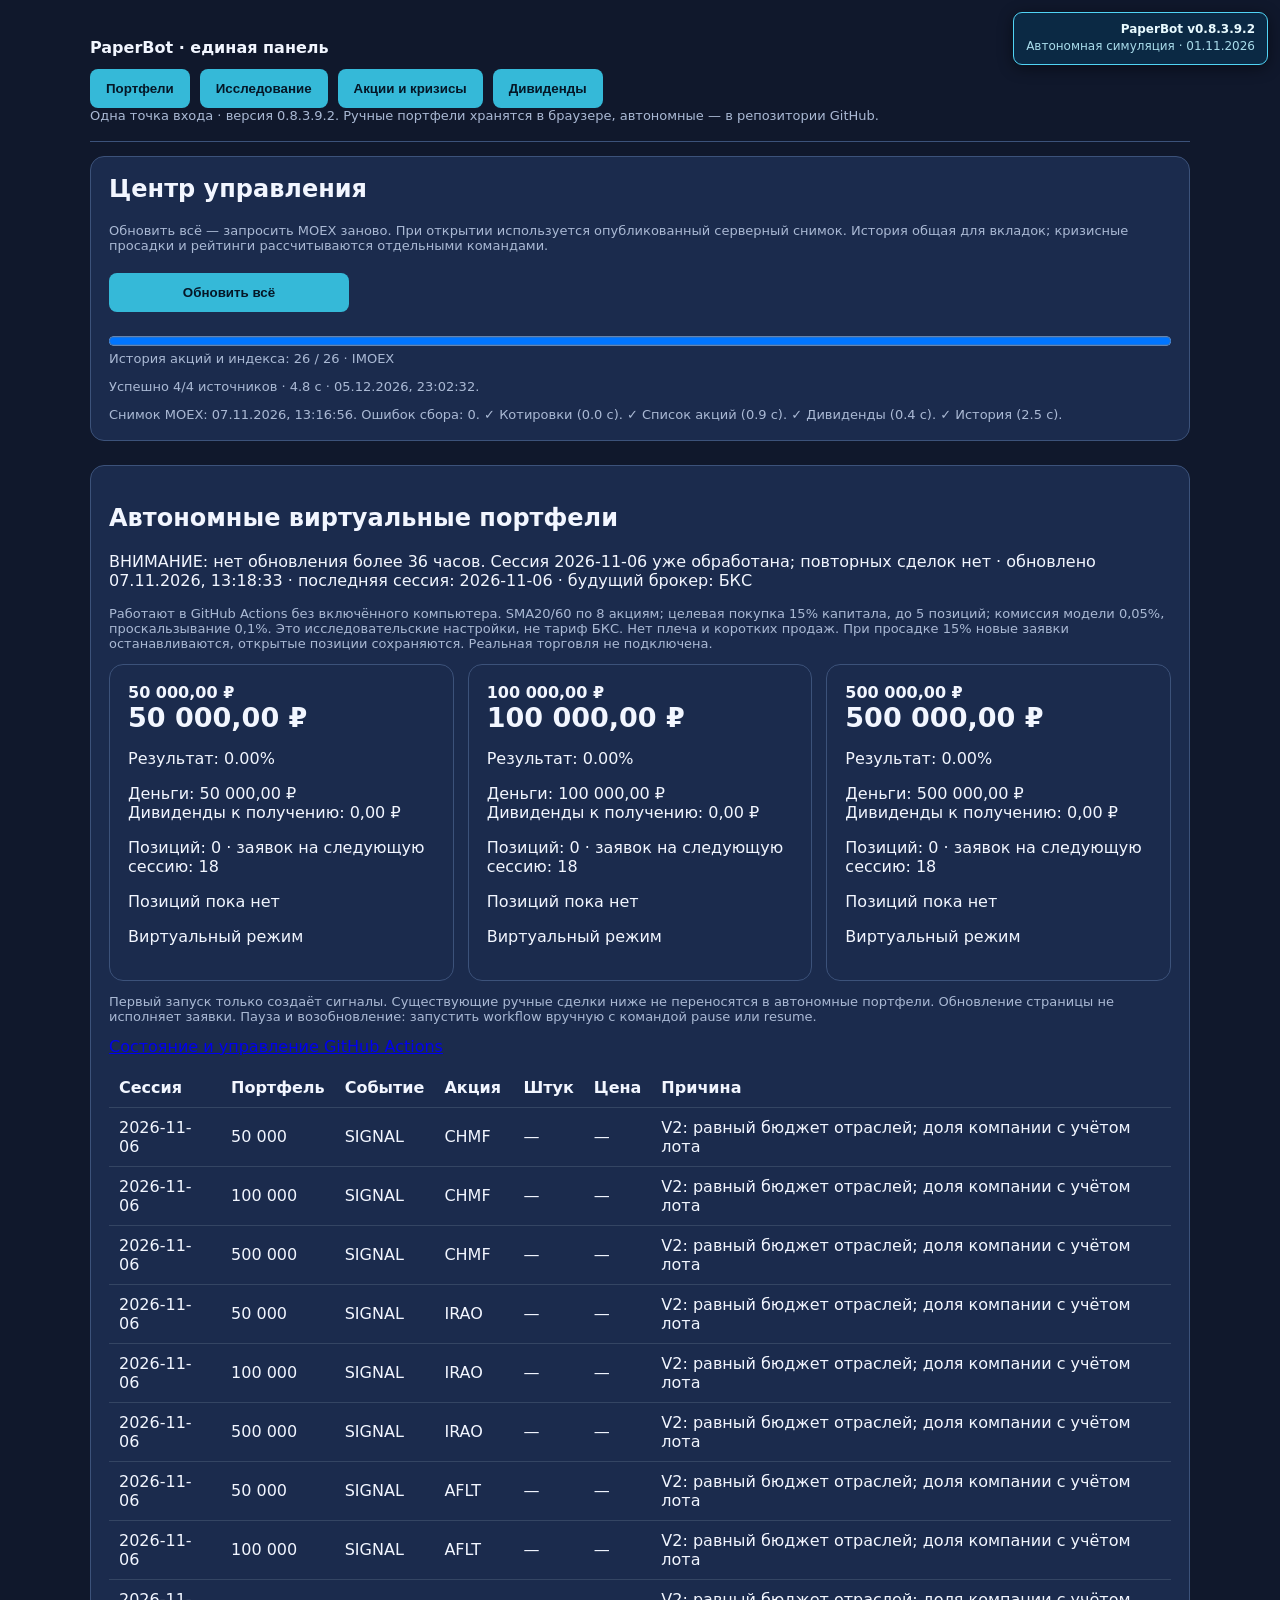
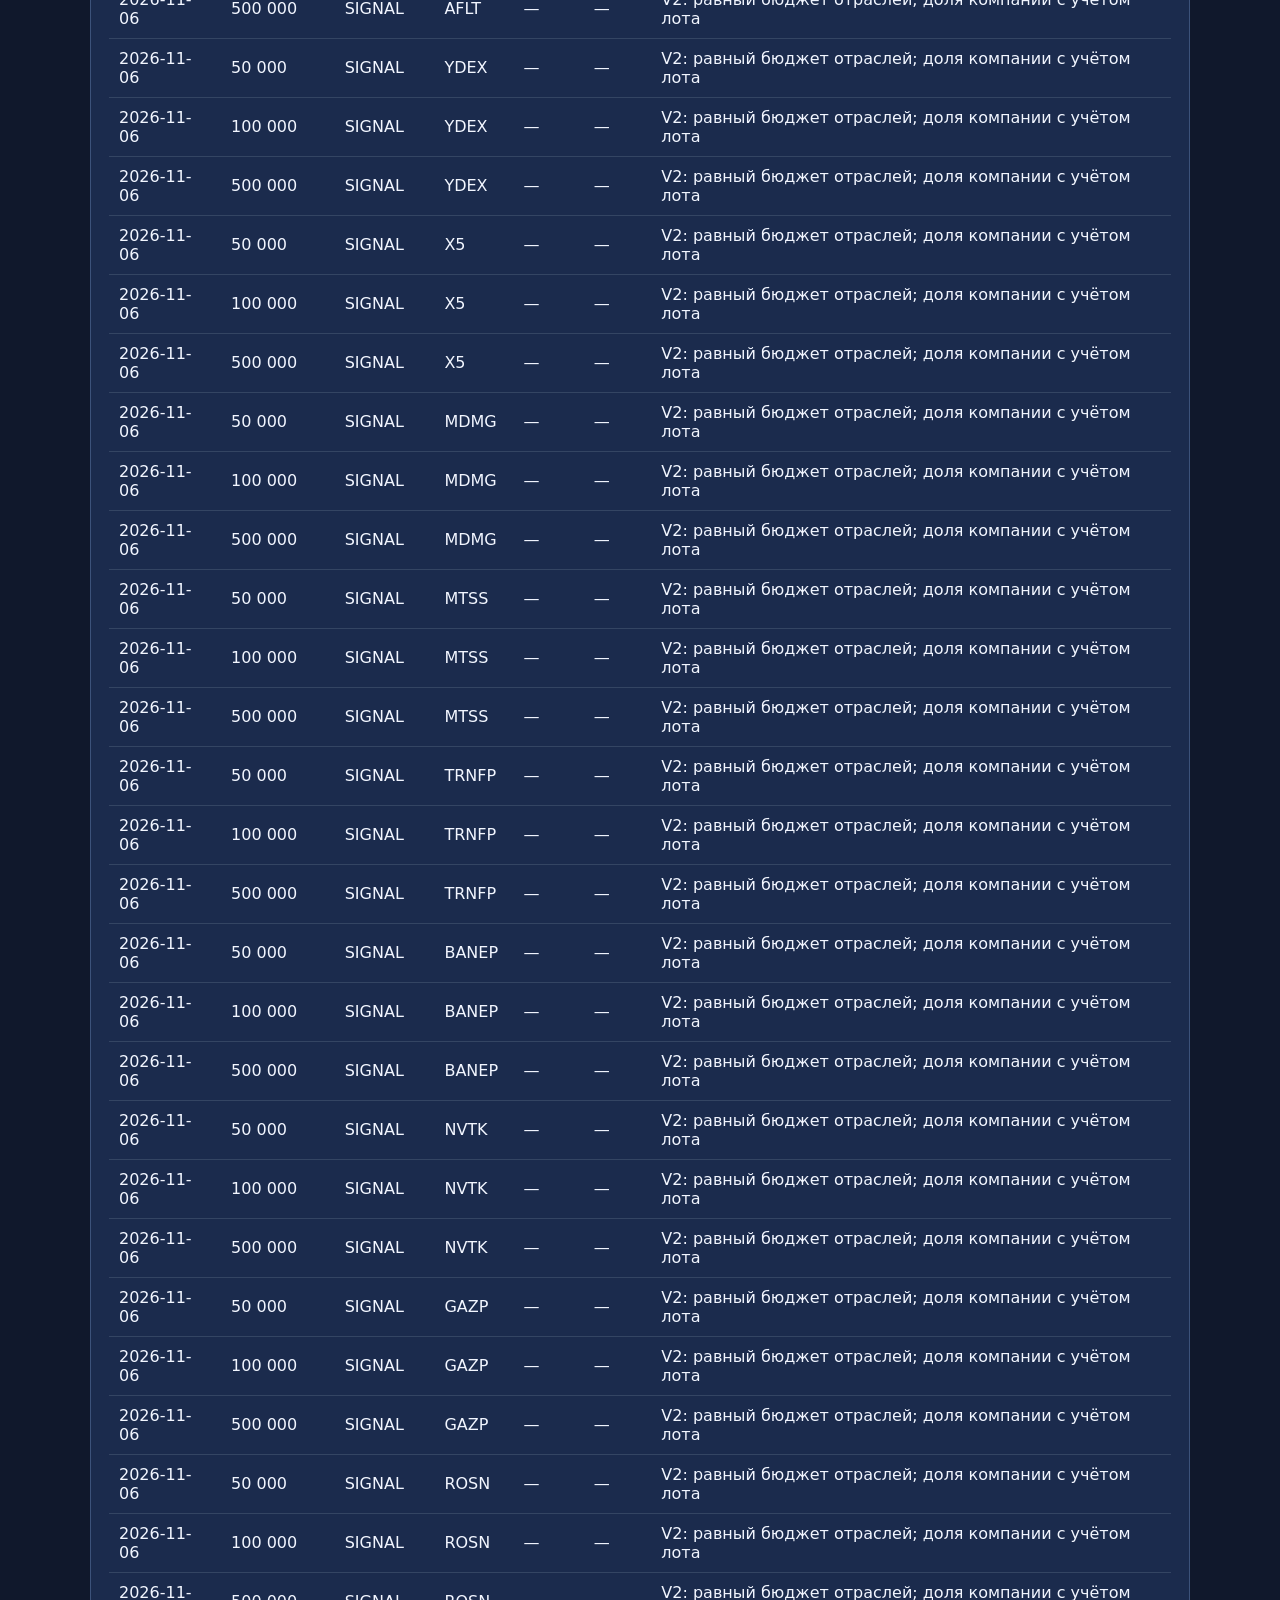
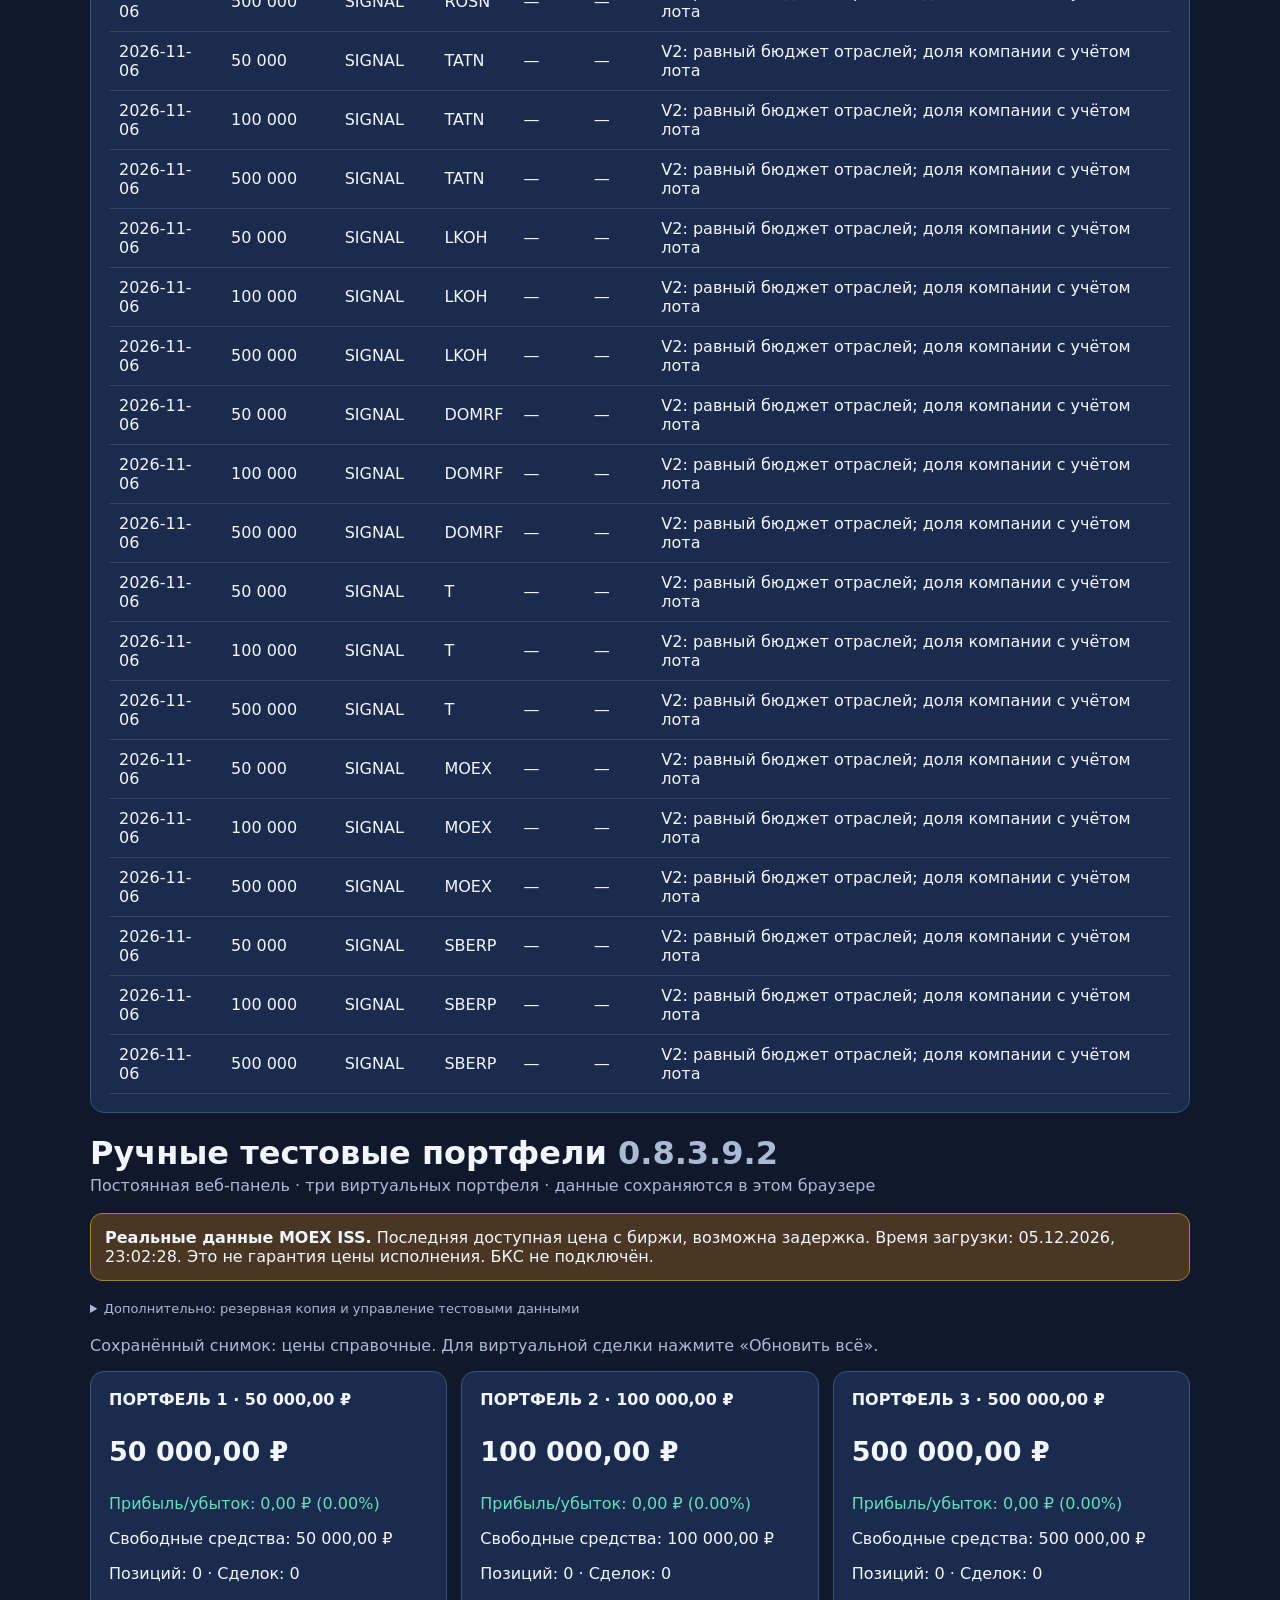
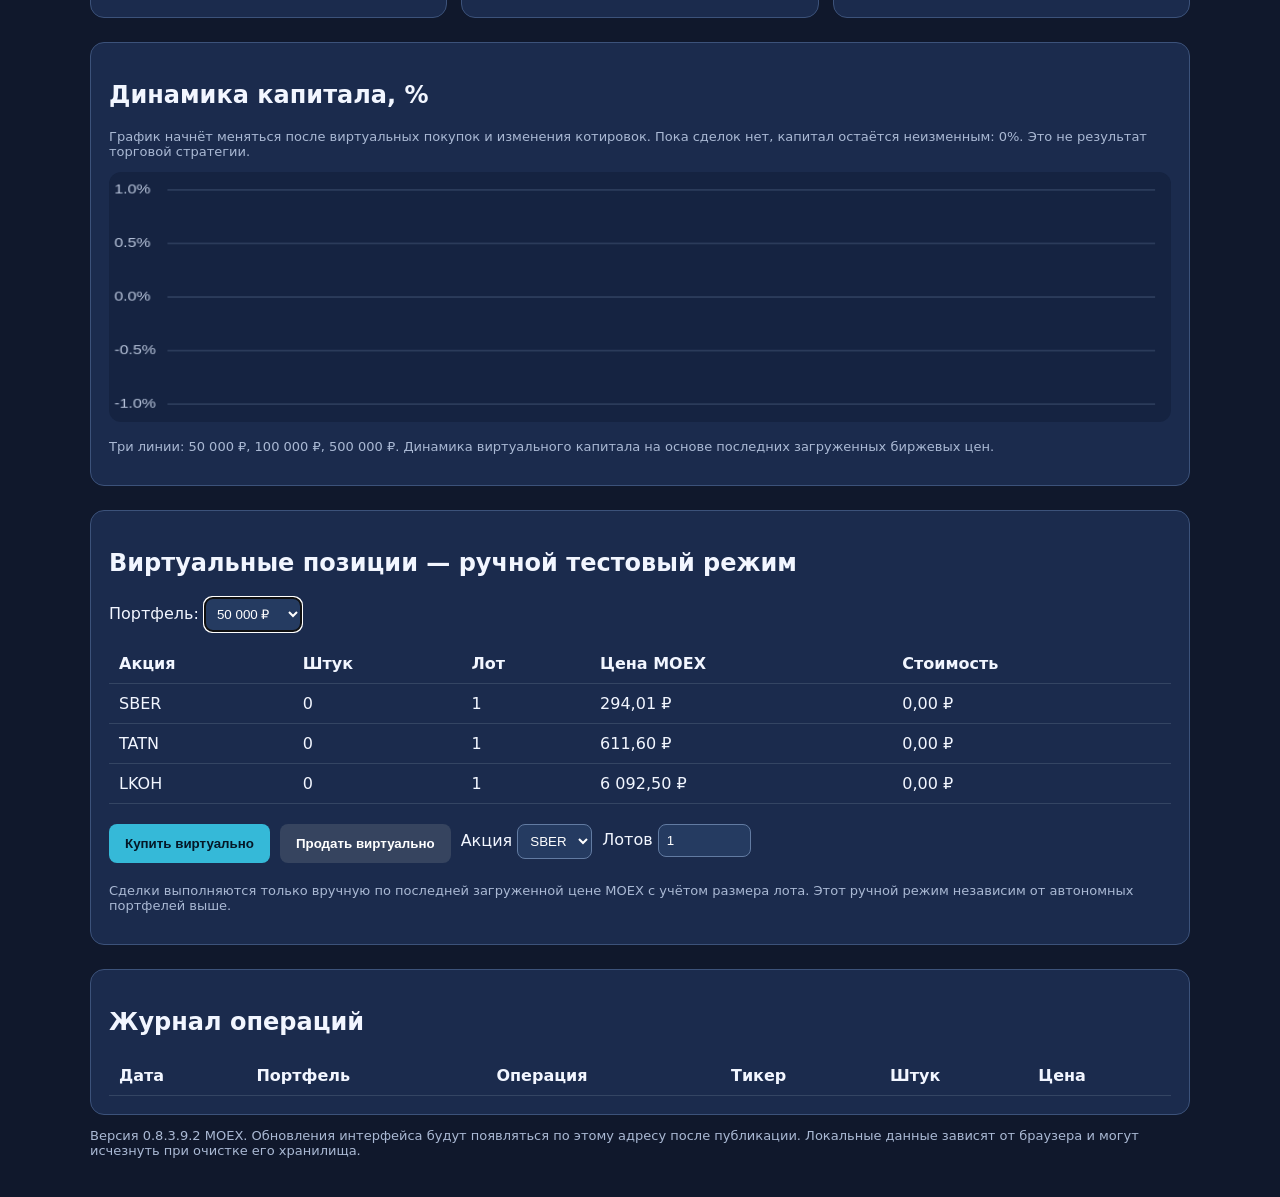
==== commit f5ae33ef: "Test post-exit index recovery in a separate virtual book" ====
--- a/manual.html
+++ b/manual.html
@@ -1,4 +1,4 @@
-<!doctype html><html lang="ru"><head><meta charset="utf-8"><meta http-equiv="Cache-Control" content="no-cache, no-store, must-revalidate"><meta name="viewport" content="width=device-width,initial-scale=1"><title>PaperBot — виртуальные портфели</title><style>body{margin:0;background:#10182c;color:#f2f6ff;font:16px system-ui,Arial}main{max-width:1100px;margin:auto;padding:26px}h1{margin-bottom:4px}.muted{color:#aab9d4}.warn{background:#493623;border:1px solid #aa7c35;padding:14px;border-radius:12px;margin:18px 0}.controls{display:flex;gap:10px;flex-wrap:wrap;margin:20px 0}button{background:#35b9d8;color:#051727;border:0;border-radius:8px;padding:12px 16px;font-weight:bold;cursor:pointer}button.secondary{background:#36445f;color:white}button.danger{background:#d66c92;color:white}.cards{display:grid;grid-template-columns:repeat(auto-fit,minmax(245px,1fr));gap:14px}.card{background:#1b2b4d;border:1px solid #3c527a;border-radius:14px;padding:18px}.money{font-size:27px;font-weight:800}.up{color:#62e0bd}.down{color:#ff9c9c}table{width:100%;border-collapse:collapse;margin-top:12px}td,th{padding:10px;text-align:left;border-bottom:1px solid #344563}section{margin-top:24px}select{padding:8px;background:#253b61;color:white;border:1px solid #627ba2;border-radius:8px}canvas{width:100%;height:250px;background:#152341;border-radius:12px}.small{font-size:13px}</style></head><body><div id="build-stamp" style="position:fixed;top:12px;right:12px;z-index:9999;background:#0b2944;border:1px solid #51d4f5;color:#e8faff;border-radius:9px;padding:8px 12px;font:600 12px/1.45 system-ui,Arial;box-shadow:0 3px 15px #0007;text-align:right" title="Версия опубликованного файла">PaperBot v0.8.3.9.1<br><span style="font-weight:400;color:#a9dceb">Автономная симуляция · 01.11.2026</span></div><main><div style="padding:12px 0 18px;border-bottom:1px solid #3c527a;margin-bottom:14px"><strong>PaperBot · единая панель</strong><div class="controls" style="margin:12px 0 0"><button type="button" onclick="switchTab('portfolio')">Портфели</button><button type="button" onclick="switchTab('research')">Исследование</button><button type="button" onclick="switchTab('market')">Акции и кризисы</button><button type="button" onclick="switchTab('dividends')">Дивиденды</button></div><div class="muted small">Одна точка входа · версия 0.8.3.9.1. Ручные портфели хранятся в браузере, автономные — в репозитории GitHub.</div></div><section class="card" style="margin:12px 0 20px"><h2 style="margin-top:0">Центр управления</h2><p class="muted small">Обновить всё — запросить MOEX заново. При открытии используется опубликованный серверный снимок. История общая для вкладок; кризисные просадки и рейтинги рассчитываются отдельными командами.</p><div class="controls"><button id="refresh-main" type="button" onclick="refreshCenter('live')" style="min-width:240px">Обновить всё</button></div><div style="margin:10px 0"><progress id="refresh-progress" max="100" value="0" style="width:100%;height:18px"></progress><div id="refresh-count" class="muted small">Ожидание запуска</div></div><p id="refresh-status" class="muted small" role="status">Ожидание обновления. Кризисные рейтинги рассчитываются отдельно по выбранному периоду: это длительная операция.</p><div id="refresh-details" class="muted small"></div></section><section id="dividends-view" class="card" style="display:none"><h2>Дивидендная история</h2><p id="dividend-status">Дождитесь загрузки Центра управления.</p><p class="muted small">Источник: Smart-Lab, таблица выплаченных дивидендов. Это справочная история, не подтверждение фактического зачисления. Даты поступления на счёт неизвестны; в модели используется реестр + 30 календарных дней, до налогов. Отсутствие записей не означает отсутствие выплат. Доходность по дивидендам не является прогнозом.</p><p>Акция <select id="dividend-filter" onchange="renderDividends()"></select> Год реестра <input id="dividend-year" type="number" min="1990" max="2100" placeholder="Все" oninput="renderDividends()" style="width:100px"></p><details><summary>Пробелы в дивидендной истории</summary><p id="dividend-errors" class="small muted"></p></details><div style="overflow:auto"><table><thead><tr><th>Акция</th><th>Охват</th><th>Записей</th><th>На акцию за 365 дней по реестрам</th></tr></thead><tbody id="dividend-summary"></tbody></table></div><p id="dividend-count"></p><div style="overflow:auto"><table><thead><tr><th>Акция</th><th>Период</th><th>Последний день покупки</th><th>Реестр</th><th>На акцию, до налогов</th><th>Дата поступления</th><th>Источник</th></tr></thead><tbody id="dividend-rows"></tbody></table></div></section><div id="legacy-portfolio"><section class="card"><h2>Автономные виртуальные портфели</h2><p id="auto-health" role="status">Загрузка состояния бота…</p><p class="muted small">Работают в GitHub Actions без включённого компьютера. SMA20/60 по 8 акциям; целевая покупка 15% капитала, до 5 позиций; комиссия модели 0,05%, проскальзывание 0,1%. Это исследовательские настройки, не тариф БКС. Нет плеча и коротких продаж. При просадке 15% новые заявки останавливаются, открытые позиции сохраняются. Реальная торговля не подключена.</p><div id="auto-cards" class="cards"></div><p class="muted small">Первый запуск только создаёт сигналы. Существующие ручные сделки ниже не переносятся в автономные портфели. Обновление страницы не исполняет заявки. Пауза и возобновление: запустить workflow вручную с командой pause или resume.</p><a href="https://github.com/pirhavko85-droid/paperbot/actions/workflows/update-data.yml" target="_blank" rel="noopener">Состояние и управление GitHub Actions</a><div style="overflow:auto"><table><thead><tr><th>Сессия</th><th>Портфель</th><th>Событие</th><th>Акция</th><th>Штук</th><th>Цена</th><th>Причина</th></tr></thead><tbody id="auto-ledger"></tbody></table></div></section><h1>Ручные тестовые портфели <span class="muted">0.8.3.9.1</span></h1><div class="muted">Постоянная веб-панель · три виртуальных портфеля · данные сохраняются в этом браузере</div><div class="warn" id="marketWarning"><b>MOEX ISS.</b> Загрузка котировок. Торговые операции только виртуальные; БКС не подключён. Если биржа закрыта, отображается последняя доступная цена.</div><div class="controls"><details style="width:100%"><summary class="muted small" style="cursor:pointer">Дополнительно: резервная копия и управление тестовыми данными</summary><div class="controls"><button class="secondary" onclick="download()">Скачать журнал CSV</button><button class="danger" onclick="reset()">Сбросить портфели</button></div><p class="muted small">CSV — резервная копия журнала операций. Сброс удаляет виртуальные сделки только в этом браузере.</p></details></div><p id="status" class="muted"></p><div id="cards" class="cards"></div><section class="card"><h2>Динамика капитала, %</h2><p class="muted small">График начнёт меняться после виртуальных покупок и изменения котировок. Пока сделок нет, капитал остаётся неизменным: 0%. Это не результат торговой стратегии.</p><canvas id="chart" width="1000" height="280"></canvas><p class="small muted">Три линии: 50 000 ₽, 100 000 ₽, 500 000 ₽. Динамика виртуального капитала на основе последних загруженных биржевых цен.</p></section><section class="card"><h2>Виртуальные позиции — ручной тестовый режим</h2><label>Портфель: <select id="portfolio" onchange="render()"><option value="0">50 000 ₽</option><option value="1">100 000 ₽</option><option value="2">500 000 ₽</option></select></label><div id="positions"></div><div class="controls"><button onclick="trade('buy')">Купить виртуально</button><button class="secondary" onclick="trade('sell')">Продать виртуально</button><label>Акция <select id="ticker"><option>SBER</option><option>TATN</option><option>LKOH</option></select></label><label>Лотов <input id="lots" type="number" min="1" step="1" value="1" style="width:75px;padding:8px;background:#253b61;color:white;border:1px solid #627ba2;border-radius:8px"></label></div><p class="small muted">Сделки выполняются только вручную по последней загруженной цене MOEX с учётом размера лота. Этот ручной режим независим от автономных портфелей выше.</p></section><section class="card"><h2>Журнал операций</h2><div id="trades"></div></section><p class="muted small">Версия 0.8.3.9.1 MOEX. Обновления интерфейса будут появляться по этому адресу после публикации. Локальные данные зависят от браузера и могут исчезнуть при очистке его хранилища.</p></div><section id="unified-view" style="display:none"><h2 id="unified-title"></h2><p id="unified-note" class="muted"></p></section></main><script src="config.js?v=08391"></script><script src="data.js?v=08391"></script><script>
+<!doctype html><html lang="ru"><head><meta charset="utf-8"><meta http-equiv="Cache-Control" content="no-cache, no-store, must-revalidate"><meta name="viewport" content="width=device-width,initial-scale=1"><title>PaperBot — виртуальные портфели</title><style>body{margin:0;background:#10182c;color:#f2f6ff;font:16px system-ui,Arial}main{max-width:1100px;margin:auto;padding:26px}h1{margin-bottom:4px}.muted{color:#aab9d4}.warn{background:#493623;border:1px solid #aa7c35;padding:14px;border-radius:12px;margin:18px 0}.controls{display:flex;gap:10px;flex-wrap:wrap;margin:20px 0}button{background:#35b9d8;color:#051727;border:0;border-radius:8px;padding:12px 16px;font-weight:bold;cursor:pointer}button.secondary{background:#36445f;color:white}button.danger{background:#d66c92;color:white}.cards{display:grid;grid-template-columns:repeat(auto-fit,minmax(245px,1fr));gap:14px}.card{background:#1b2b4d;border:1px solid #3c527a;border-radius:14px;padding:18px}.money{font-size:27px;font-weight:800}.up{color:#62e0bd}.down{color:#ff9c9c}table{width:100%;border-collapse:collapse;margin-top:12px}td,th{padding:10px;text-align:left;border-bottom:1px solid #344563}section{margin-top:24px}select{padding:8px;background:#253b61;color:white;border:1px solid #627ba2;border-radius:8px}canvas{width:100%;height:250px;background:#152341;border-radius:12px}.small{font-size:13px}</style></head><body><div id="build-stamp" style="position:fixed;top:12px;right:12px;z-index:9999;background:#0b2944;border:1px solid #51d4f5;color:#e8faff;border-radius:9px;padding:8px 12px;font:600 12px/1.45 system-ui,Arial;box-shadow:0 3px 15px #0007;text-align:right" title="Версия опубликованного файла">PaperBot v0.8.3.9.2<br><span style="font-weight:400;color:#a9dceb">Автономная симуляция · 01.11.2026</span></div><main><div style="padding:12px 0 18px;border-bottom:1px solid #3c527a;margin-bottom:14px"><strong>PaperBot · единая панель</strong><div class="controls" style="margin:12px 0 0"><button type="button" onclick="switchTab('portfolio')">Портфели</button><button type="button" onclick="switchTab('research')">Исследование</button><button type="button" onclick="switchTab('market')">Акции и кризисы</button><button type="button" onclick="switchTab('dividends')">Дивиденды</button></div><div class="muted small">Одна точка входа · версия 0.8.3.9.2. Ручные портфели хранятся в браузере, автономные — в репозитории GitHub.</div></div><section class="card" style="margin:12px 0 20px"><h2 style="margin-top:0">Центр управления</h2><p class="muted small">Обновить всё — запросить MOEX заново. При открытии используется опубликованный серверный снимок. История общая для вкладок; кризисные просадки и рейтинги рассчитываются отдельными командами.</p><div class="controls"><button id="refresh-main" type="button" onclick="refreshCenter('live')" style="min-width:240px">Обновить всё</button></div><div style="margin:10px 0"><progress id="refresh-progress" max="100" value="0" style="width:100%;height:18px"></progress><div id="refresh-count" class="muted small">Ожидание запуска</div></div><p id="refresh-status" class="muted small" role="status">Ожидание обновления. Кризисные рейтинги рассчитываются отдельно по выбранному периоду: это длительная операция.</p><div id="refresh-details" class="muted small"></div></section><section id="dividends-view" class="card" style="display:none"><h2>Дивидендная история</h2><p id="dividend-status">Дождитесь загрузки Центра управления.</p><p class="muted small">Источник: Smart-Lab, таблица выплаченных дивидендов. Это справочная история, не подтверждение фактического зачисления. Даты поступления на счёт неизвестны; в модели используется реестр + 30 календарных дней, до налогов. Отсутствие записей не означает отсутствие выплат. Доходность по дивидендам не является прогнозом.</p><p>Акция <select id="dividend-filter" onchange="renderDividends()"></select> Год реестра <input id="dividend-year" type="number" min="1990" max="2100" placeholder="Все" oninput="renderDividends()" style="width:100px"></p><details><summary>Пробелы в дивидендной истории</summary><p id="dividend-errors" class="small muted"></p></details><div style="overflow:auto"><table><thead><tr><th>Акция</th><th>Охват</th><th>Записей</th><th>На акцию за 365 дней по реестрам</th></tr></thead><tbody id="dividend-summary"></tbody></table></div><p id="dividend-count"></p><div style="overflow:auto"><table><thead><tr><th>Акция</th><th>Период</th><th>Последний день покупки</th><th>Реестр</th><th>На акцию, до налогов</th><th>Дата поступления</th><th>Источник</th></tr></thead><tbody id="dividend-rows"></tbody></table></div></section><div id="legacy-portfolio"><section class="card"><h2>Автономные виртуальные портфели</h2><p id="auto-health" role="status">Загрузка состояния бота…</p><p class="muted small">Работают в GitHub Actions без включённого компьютера. SMA20/60 по 8 акциям; целевая покупка 15% капитала, до 5 позиций; комиссия модели 0,05%, проскальзывание 0,1%. Это исследовательские настройки, не тариф БКС. Нет плеча и коротких продаж. При просадке 15% новые заявки останавливаются, открытые позиции сохраняются. Реальная торговля не подключена.</p><div id="auto-cards" class="cards"></div><p class="muted small">Первый запуск только создаёт сигналы. Существующие ручные сделки ниже не переносятся в автономные портфели. Обновление страницы не исполняет заявки. Пауза и возобновление: запустить workflow вручную с командой pause или resume.</p><a href="https://github.com/pirhavko85-droid/paperbot/actions/workflows/update-data.yml" target="_blank" rel="noopener">Состояние и управление GitHub Actions</a><div style="overflow:auto"><table><thead><tr><th>Сессия</th><th>Портфель</th><th>Событие</th><th>Акция</th><th>Штук</th><th>Цена</th><th>Причина</th></tr></thead><tbody id="auto-ledger"></tbody></table></div></section><h1>Ручные тестовые портфели <span class="muted">0.8.3.9.2</span></h1><div class="muted">Постоянная веб-панель · три виртуальных портфеля · данные сохраняются в этом браузере</div><div class="warn" id="marketWarning"><b>MOEX ISS.</b> Загрузка котировок. Торговые операции только виртуальные; БКС не подключён. Если биржа закрыта, отображается последняя доступная цена.</div><div class="controls"><details style="width:100%"><summary class="muted small" style="cursor:pointer">Дополнительно: резервная копия и управление тестовыми данными</summary><div class="controls"><button class="secondary" onclick="download()">Скачать журнал CSV</button><button class="danger" onclick="reset()">Сбросить портфели</button></div><p class="muted small">CSV — резервная копия журнала операций. Сброс удаляет виртуальные сделки только в этом браузере.</p></details></div><p id="status" class="muted"></p><div id="cards" class="cards"></div><section class="card"><h2>Динамика капитала, %</h2><p class="muted small">График начнёт меняться после виртуальных покупок и изменения котировок. Пока сделок нет, капитал остаётся неизменным: 0%. Это не результат торговой стратегии.</p><canvas id="chart" width="1000" height="280"></canvas><p class="small muted">Три линии: 50 000 ₽, 100 000 ₽, 500 000 ₽. Динамика виртуального капитала на основе последних загруженных биржевых цен.</p></section><section class="card"><h2>Виртуальные позиции — ручной тестовый режим</h2><label>Портфель: <select id="portfolio" onchange="render()"><option value="0">50 000 ₽</option><option value="1">100 000 ₽</option><option value="2">500 000 ₽</option></select></label><div id="positions"></div><div class="controls"><button onclick="trade('buy')">Купить виртуально</button><button class="secondary" onclick="trade('sell')">Продать виртуально</button><label>Акция <select id="ticker"><option>SBER</option><option>TATN</option><option>LKOH</option></select></label><label>Лотов <input id="lots" type="number" min="1" step="1" value="1" style="width:75px;padding:8px;background:#253b61;color:white;border:1px solid #627ba2;border-radius:8px"></label></div><p class="small muted">Сделки выполняются только вручную по последней загруженной цене MOEX с учётом размера лота. Этот ручной режим независим от автономных портфелей выше.</p></section><section class="card"><h2>Журнал операций</h2><div id="trades"></div></section><p class="muted small">Версия 0.8.3.9.2 MOEX. Обновления интерфейса будут появляться по этому адресу после публикации. Локальные данные зависят от браузера и могут исчезнуть при очистке его хранилища.</p></div><section id="unified-view" style="display:none"><h2 id="unified-title"></h2><p id="unified-note" class="muted"></p></section></main><script src="config.js?v=08392"></script><script src="data.js?v=08392"></script><script>
 const KEY='paperbot_moex_v05',starts=[50000,100000,500000],symbols=['SBER','TATN','LKOH'];
 let s;try{s=JSON.parse(localStorage.getItem(KEY))}catch(e){}
 if(!s||!Array.isArray(s.p)||s.p.length!==3)s={prices:[null,null,null],lots:[1,1,1],asof:null,p:starts.map(v=>({cash:v,qty:[0,0,0],history:[v],trades:[]}))};
@@ -49,4 +49,4 @@
 }
 function draw(){const c=document.getElementById('chart'),ctx=c.getContext('2d'),w=c.width,h=c.height;ctx.clearRect(0,0,w,h);const all=s.p.flatMap((p,i)=>p.history.map(v=>(v/starts[i]-1)*100));let lo=Math.min(-1,...all),hi=Math.max(1,...all);if(hi===lo)hi++;ctx.strokeStyle='#425574';ctx.lineWidth=1;for(let j=0;j<5;j++){const y=20+(h-40)*j/4;ctx.beginPath();ctx.moveTo(55,y);ctx.lineTo(w-15,y);ctx.stroke();ctx.fillStyle='#bdc9df';ctx.font='15px sans-serif';ctx.fillText((hi-(hi-lo)*j/4).toFixed(1)+'%',5,y+4)}['#4fd5f2','#72e2ac','#ffbe6e'].forEach((color,i)=>{const a=s.p[i].history;ctx.strokeStyle=color;ctx.lineWidth=3;ctx.beginPath();a.forEach((v,j)=>{let x=55+(w-75)*j/Math.max(1,a.length-1),y=20+(h-40)*(hi-(v/starts[i]-1)*100)/(hi-lo);j?ctx.lineTo(x,y):ctx.moveTo(x,y)});ctx.stroke()})}
 function download(){const rows=[['date','portfolio_rub','side','ticker','qty','price_rub']];s.p.forEach((p,i)=>p.trades.forEach(t=>rows.push([t.date,starts[i],t.type,t.ticker,t.qty,t.price.toFixed(2)])));const csv='\ufeff'+rows.map(a=>a.join(';')).join('\r\n'),blob=new Blob([csv],{type:'text/csv;charset=utf-8'}),a=document.createElement('a');a.href=URL.createObjectURL(blob);a.download='paperbot_moex_trades.csv';a.click();setTimeout(()=>URL.revokeObjectURL(a.href),1000)}
-</script><script src="dividends-core.js?v=08391"></script><script src="dividends-ui.js?v=08391"></script><script src="center.js?v=08391"></script></body></html>+</script><script src="dividends-core.js?v=08392"></script><script src="dividends-ui.js?v=08392"></script><script src="center.js?v=08392"></script></body></html>
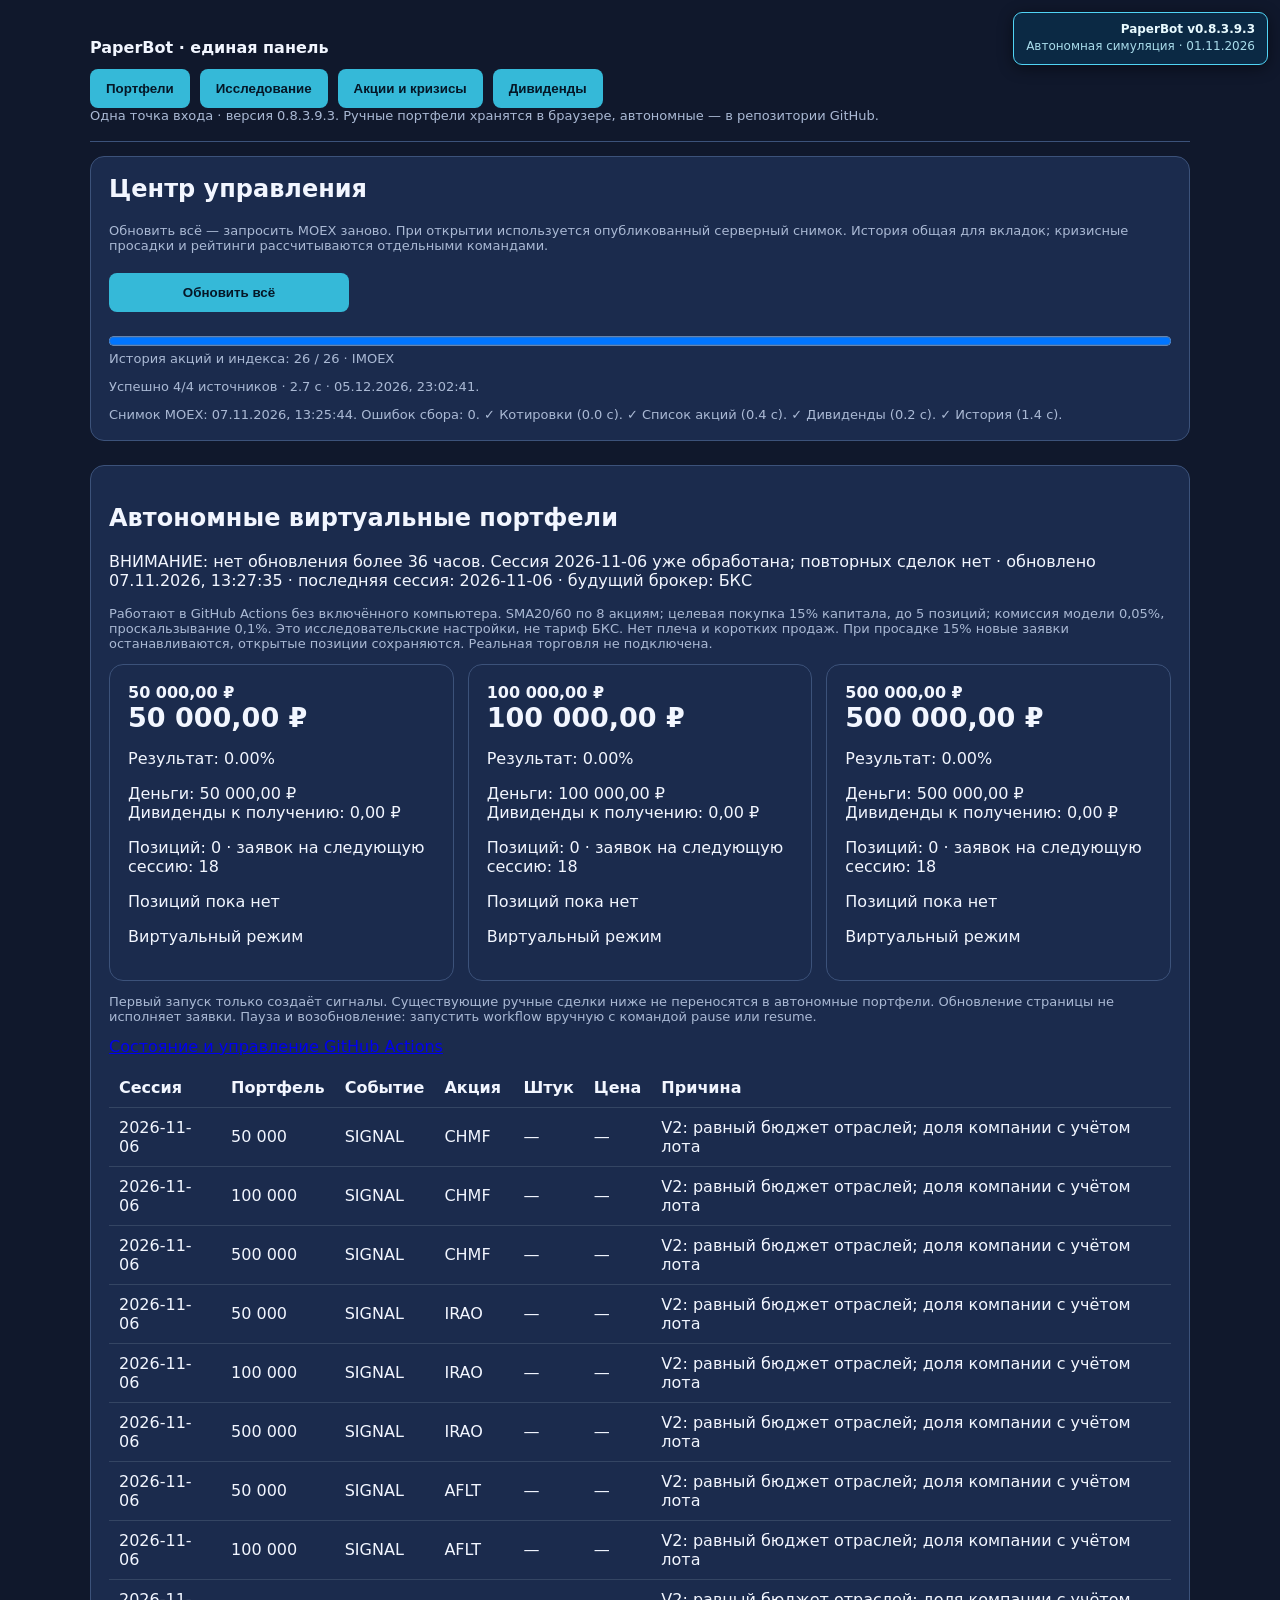
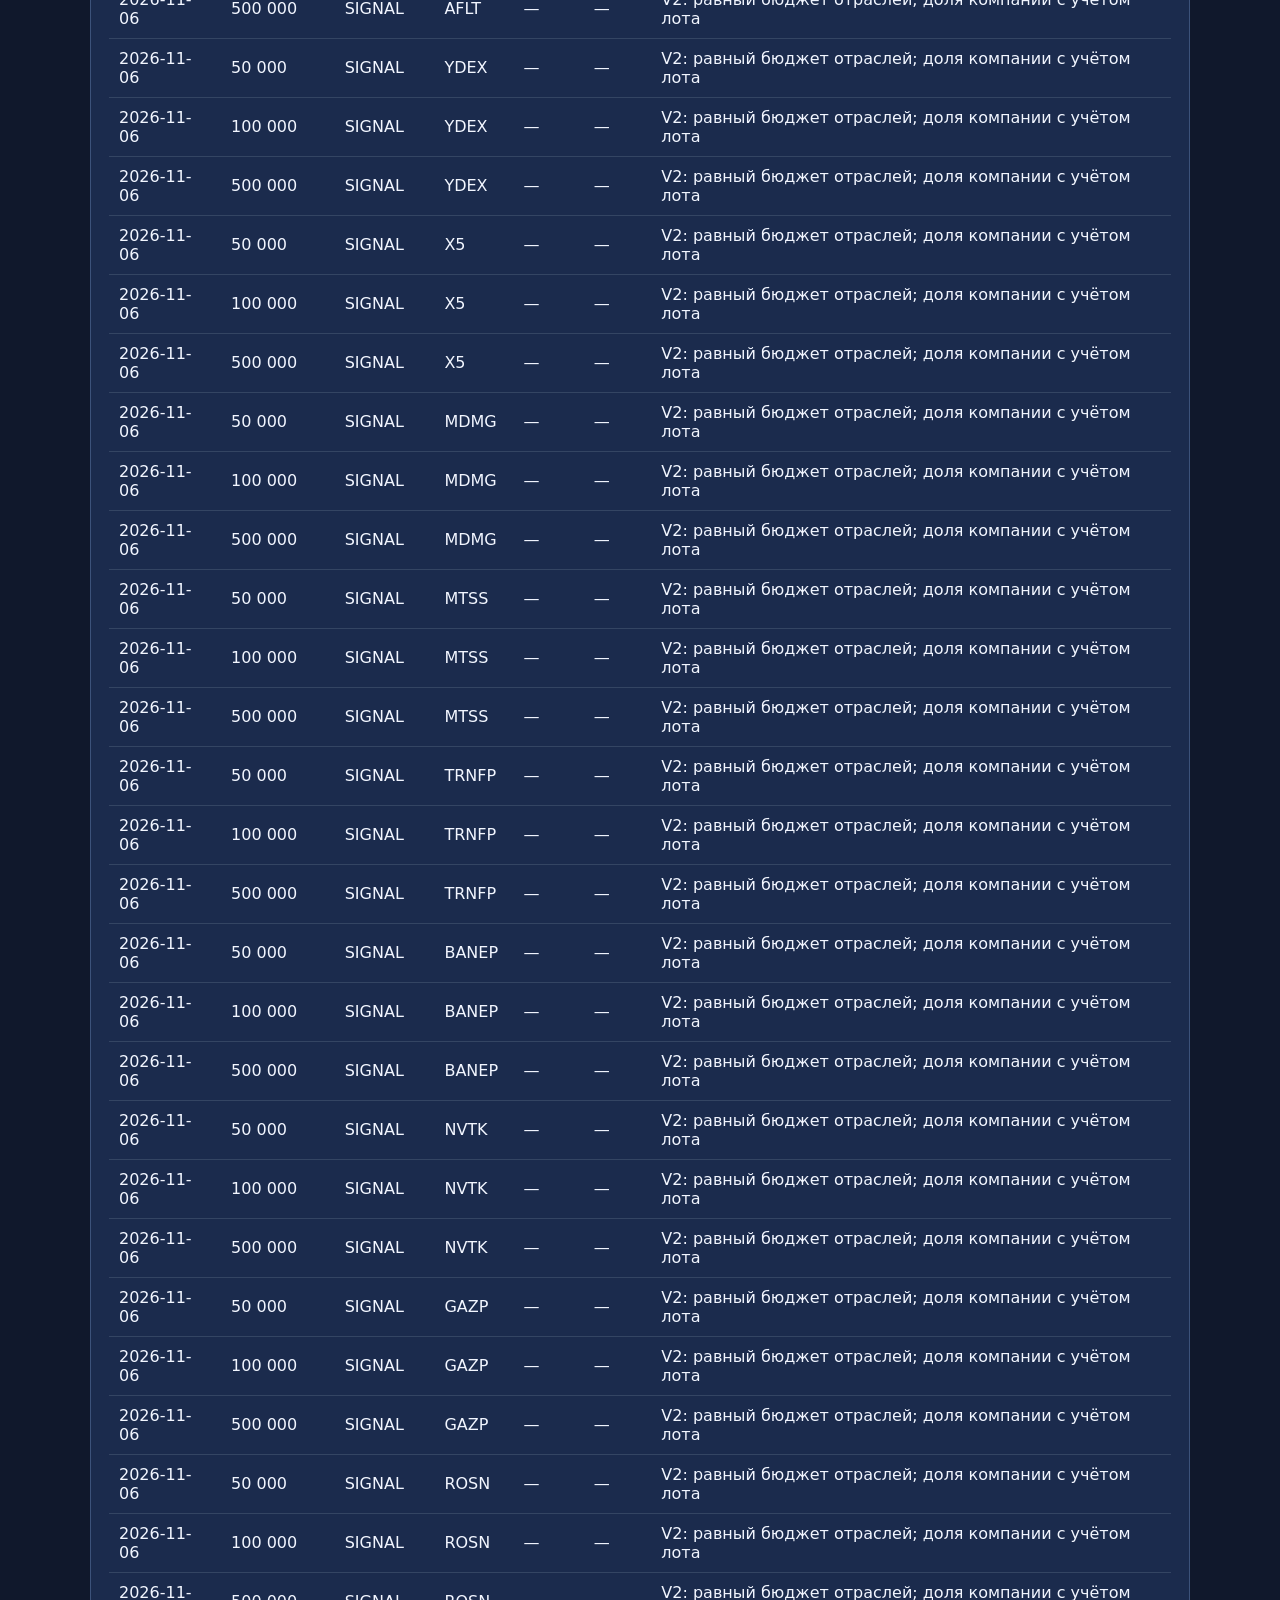
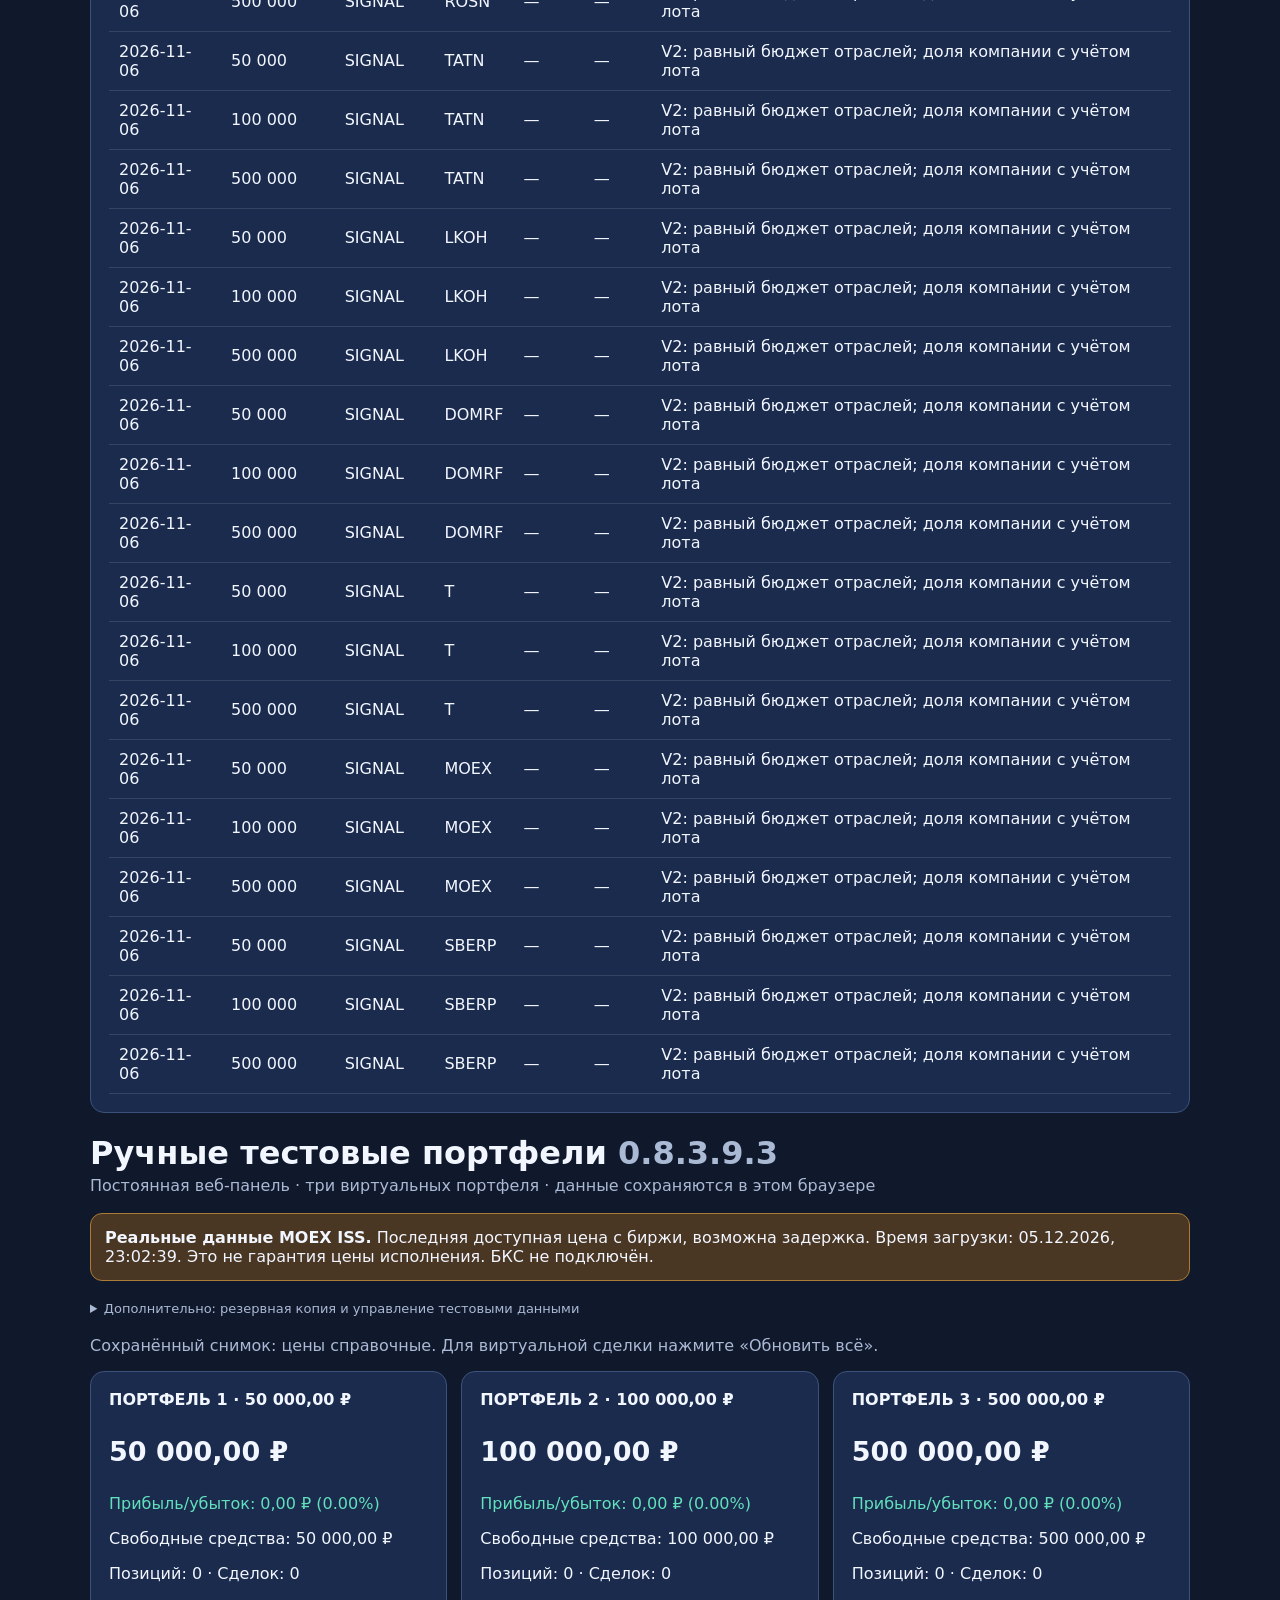
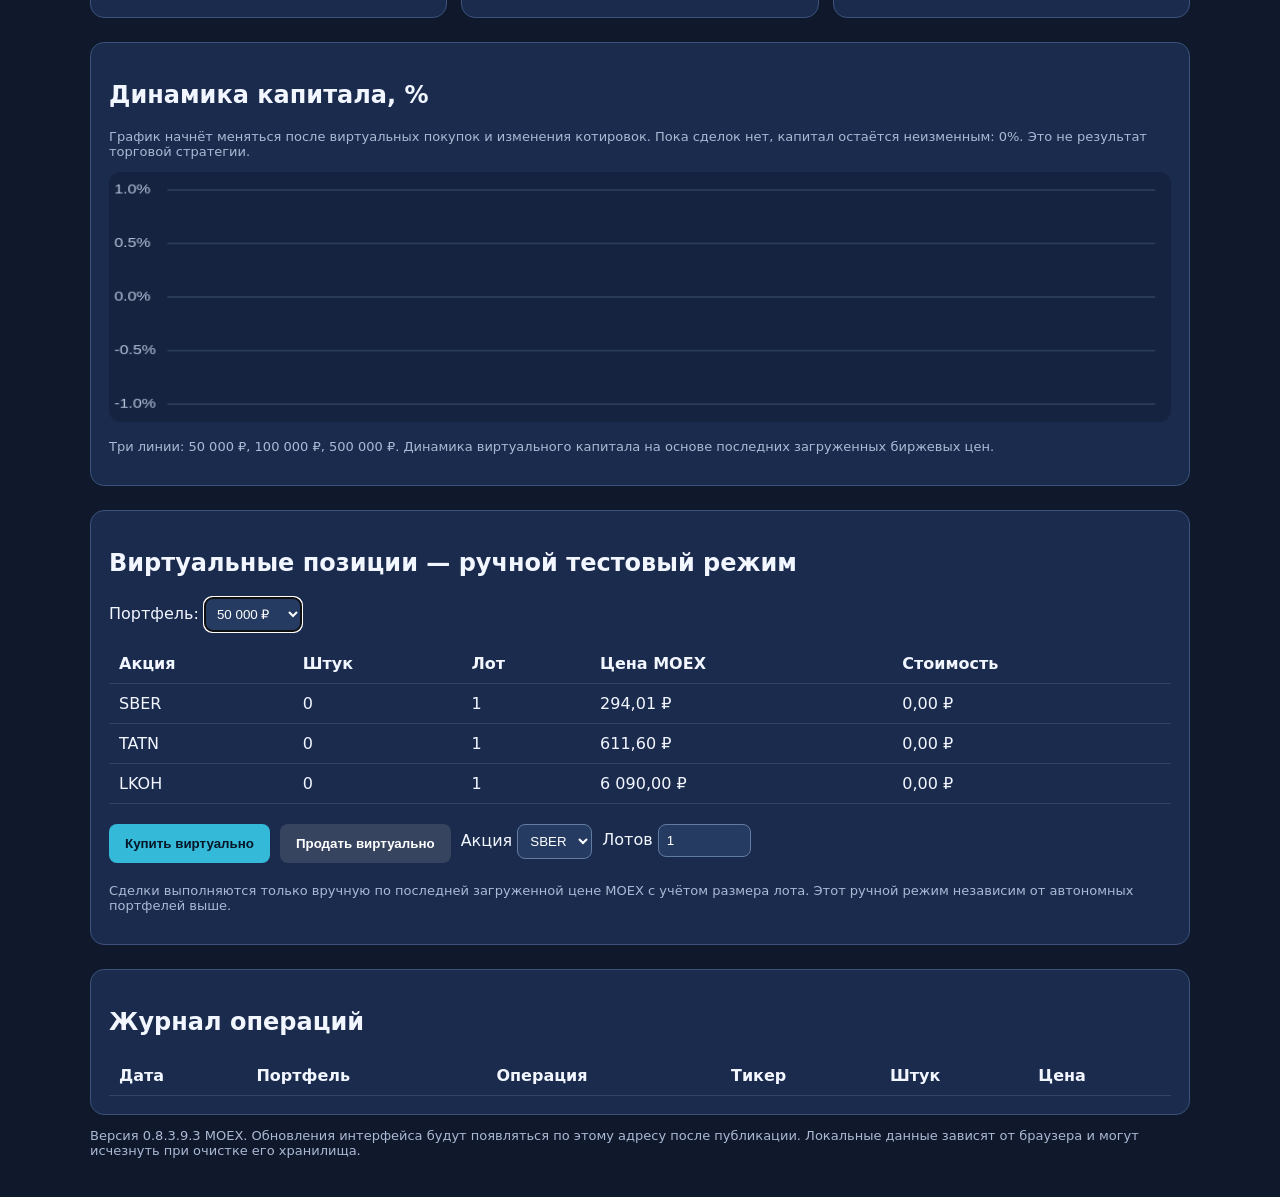
==== commit 6298d09e: "Compare funded dip portfolios in paper trading" ====
--- a/manual.html
+++ b/manual.html
@@ -1,4 +1,4 @@
-<!doctype html><html lang="ru"><head><meta charset="utf-8"><meta http-equiv="Cache-Control" content="no-cache, no-store, must-revalidate"><meta name="viewport" content="width=device-width,initial-scale=1"><title>PaperBot — виртуальные портфели</title><style>body{margin:0;background:#10182c;color:#f2f6ff;font:16px system-ui,Arial}main{max-width:1100px;margin:auto;padding:26px}h1{margin-bottom:4px}.muted{color:#aab9d4}.warn{background:#493623;border:1px solid #aa7c35;padding:14px;border-radius:12px;margin:18px 0}.controls{display:flex;gap:10px;flex-wrap:wrap;margin:20px 0}button{background:#35b9d8;color:#051727;border:0;border-radius:8px;padding:12px 16px;font-weight:bold;cursor:pointer}button.secondary{background:#36445f;color:white}button.danger{background:#d66c92;color:white}.cards{display:grid;grid-template-columns:repeat(auto-fit,minmax(245px,1fr));gap:14px}.card{background:#1b2b4d;border:1px solid #3c527a;border-radius:14px;padding:18px}.money{font-size:27px;font-weight:800}.up{color:#62e0bd}.down{color:#ff9c9c}table{width:100%;border-collapse:collapse;margin-top:12px}td,th{padding:10px;text-align:left;border-bottom:1px solid #344563}section{margin-top:24px}select{padding:8px;background:#253b61;color:white;border:1px solid #627ba2;border-radius:8px}canvas{width:100%;height:250px;background:#152341;border-radius:12px}.small{font-size:13px}</style></head><body><div id="build-stamp" style="position:fixed;top:12px;right:12px;z-index:9999;background:#0b2944;border:1px solid #51d4f5;color:#e8faff;border-radius:9px;padding:8px 12px;font:600 12px/1.45 system-ui,Arial;box-shadow:0 3px 15px #0007;text-align:right" title="Версия опубликованного файла">PaperBot v0.8.3.9.2<br><span style="font-weight:400;color:#a9dceb">Автономная симуляция · 01.11.2026</span></div><main><div style="padding:12px 0 18px;border-bottom:1px solid #3c527a;margin-bottom:14px"><strong>PaperBot · единая панель</strong><div class="controls" style="margin:12px 0 0"><button type="button" onclick="switchTab('portfolio')">Портфели</button><button type="button" onclick="switchTab('research')">Исследование</button><button type="button" onclick="switchTab('market')">Акции и кризисы</button><button type="button" onclick="switchTab('dividends')">Дивиденды</button></div><div class="muted small">Одна точка входа · версия 0.8.3.9.2. Ручные портфели хранятся в браузере, автономные — в репозитории GitHub.</div></div><section class="card" style="margin:12px 0 20px"><h2 style="margin-top:0">Центр управления</h2><p class="muted small">Обновить всё — запросить MOEX заново. При открытии используется опубликованный серверный снимок. История общая для вкладок; кризисные просадки и рейтинги рассчитываются отдельными командами.</p><div class="controls"><button id="refresh-main" type="button" onclick="refreshCenter('live')" style="min-width:240px">Обновить всё</button></div><div style="margin:10px 0"><progress id="refresh-progress" max="100" value="0" style="width:100%;height:18px"></progress><div id="refresh-count" class="muted small">Ожидание запуска</div></div><p id="refresh-status" class="muted small" role="status">Ожидание обновления. Кризисные рейтинги рассчитываются отдельно по выбранному периоду: это длительная операция.</p><div id="refresh-details" class="muted small"></div></section><section id="dividends-view" class="card" style="display:none"><h2>Дивидендная история</h2><p id="dividend-status">Дождитесь загрузки Центра управления.</p><p class="muted small">Источник: Smart-Lab, таблица выплаченных дивидендов. Это справочная история, не подтверждение фактического зачисления. Даты поступления на счёт неизвестны; в модели используется реестр + 30 календарных дней, до налогов. Отсутствие записей не означает отсутствие выплат. Доходность по дивидендам не является прогнозом.</p><p>Акция <select id="dividend-filter" onchange="renderDividends()"></select> Год реестра <input id="dividend-year" type="number" min="1990" max="2100" placeholder="Все" oninput="renderDividends()" style="width:100px"></p><details><summary>Пробелы в дивидендной истории</summary><p id="dividend-errors" class="small muted"></p></details><div style="overflow:auto"><table><thead><tr><th>Акция</th><th>Охват</th><th>Записей</th><th>На акцию за 365 дней по реестрам</th></tr></thead><tbody id="dividend-summary"></tbody></table></div><p id="dividend-count"></p><div style="overflow:auto"><table><thead><tr><th>Акция</th><th>Период</th><th>Последний день покупки</th><th>Реестр</th><th>На акцию, до налогов</th><th>Дата поступления</th><th>Источник</th></tr></thead><tbody id="dividend-rows"></tbody></table></div></section><div id="legacy-portfolio"><section class="card"><h2>Автономные виртуальные портфели</h2><p id="auto-health" role="status">Загрузка состояния бота…</p><p class="muted small">Работают в GitHub Actions без включённого компьютера. SMA20/60 по 8 акциям; целевая покупка 15% капитала, до 5 позиций; комиссия модели 0,05%, проскальзывание 0,1%. Это исследовательские настройки, не тариф БКС. Нет плеча и коротких продаж. При просадке 15% новые заявки останавливаются, открытые позиции сохраняются. Реальная торговля не подключена.</p><div id="auto-cards" class="cards"></div><p class="muted small">Первый запуск только создаёт сигналы. Существующие ручные сделки ниже не переносятся в автономные портфели. Обновление страницы не исполняет заявки. Пауза и возобновление: запустить workflow вручную с командой pause или resume.</p><a href="https://github.com/pirhavko85-droid/paperbot/actions/workflows/update-data.yml" target="_blank" rel="noopener">Состояние и управление GitHub Actions</a><div style="overflow:auto"><table><thead><tr><th>Сессия</th><th>Портфель</th><th>Событие</th><th>Акция</th><th>Штук</th><th>Цена</th><th>Причина</th></tr></thead><tbody id="auto-ledger"></tbody></table></div></section><h1>Ручные тестовые портфели <span class="muted">0.8.3.9.2</span></h1><div class="muted">Постоянная веб-панель · три виртуальных портфеля · данные сохраняются в этом браузере</div><div class="warn" id="marketWarning"><b>MOEX ISS.</b> Загрузка котировок. Торговые операции только виртуальные; БКС не подключён. Если биржа закрыта, отображается последняя доступная цена.</div><div class="controls"><details style="width:100%"><summary class="muted small" style="cursor:pointer">Дополнительно: резервная копия и управление тестовыми данными</summary><div class="controls"><button class="secondary" onclick="download()">Скачать журнал CSV</button><button class="danger" onclick="reset()">Сбросить портфели</button></div><p class="muted small">CSV — резервная копия журнала операций. Сброс удаляет виртуальные сделки только в этом браузере.</p></details></div><p id="status" class="muted"></p><div id="cards" class="cards"></div><section class="card"><h2>Динамика капитала, %</h2><p class="muted small">График начнёт меняться после виртуальных покупок и изменения котировок. Пока сделок нет, капитал остаётся неизменным: 0%. Это не результат торговой стратегии.</p><canvas id="chart" width="1000" height="280"></canvas><p class="small muted">Три линии: 50 000 ₽, 100 000 ₽, 500 000 ₽. Динамика виртуального капитала на основе последних загруженных биржевых цен.</p></section><section class="card"><h2>Виртуальные позиции — ручной тестовый режим</h2><label>Портфель: <select id="portfolio" onchange="render()"><option value="0">50 000 ₽</option><option value="1">100 000 ₽</option><option value="2">500 000 ₽</option></select></label><div id="positions"></div><div class="controls"><button onclick="trade('buy')">Купить виртуально</button><button class="secondary" onclick="trade('sell')">Продать виртуально</button><label>Акция <select id="ticker"><option>SBER</option><option>TATN</option><option>LKOH</option></select></label><label>Лотов <input id="lots" type="number" min="1" step="1" value="1" style="width:75px;padding:8px;background:#253b61;color:white;border:1px solid #627ba2;border-radius:8px"></label></div><p class="small muted">Сделки выполняются только вручную по последней загруженной цене MOEX с учётом размера лота. Этот ручной режим независим от автономных портфелей выше.</p></section><section class="card"><h2>Журнал операций</h2><div id="trades"></div></section><p class="muted small">Версия 0.8.3.9.2 MOEX. Обновления интерфейса будут появляться по этому адресу после публикации. Локальные данные зависят от браузера и могут исчезнуть при очистке его хранилища.</p></div><section id="unified-view" style="display:none"><h2 id="unified-title"></h2><p id="unified-note" class="muted"></p></section></main><script src="config.js?v=08392"></script><script src="data.js?v=08392"></script><script>
+<!doctype html><html lang="ru"><head><meta charset="utf-8"><meta http-equiv="Cache-Control" content="no-cache, no-store, must-revalidate"><meta name="viewport" content="width=device-width,initial-scale=1"><title>PaperBot — виртуальные портфели</title><style>body{margin:0;background:#10182c;color:#f2f6ff;font:16px system-ui,Arial}main{max-width:1100px;margin:auto;padding:26px}h1{margin-bottom:4px}.muted{color:#aab9d4}.warn{background:#493623;border:1px solid #aa7c35;padding:14px;border-radius:12px;margin:18px 0}.controls{display:flex;gap:10px;flex-wrap:wrap;margin:20px 0}button{background:#35b9d8;color:#051727;border:0;border-radius:8px;padding:12px 16px;font-weight:bold;cursor:pointer}button.secondary{background:#36445f;color:white}button.danger{background:#d66c92;color:white}.cards{display:grid;grid-template-columns:repeat(auto-fit,minmax(245px,1fr));gap:14px}.card{background:#1b2b4d;border:1px solid #3c527a;border-radius:14px;padding:18px}.money{font-size:27px;font-weight:800}.up{color:#62e0bd}.down{color:#ff9c9c}table{width:100%;border-collapse:collapse;margin-top:12px}td,th{padding:10px;text-align:left;border-bottom:1px solid #344563}section{margin-top:24px}select{padding:8px;background:#253b61;color:white;border:1px solid #627ba2;border-radius:8px}canvas{width:100%;height:250px;background:#152341;border-radius:12px}.small{font-size:13px}</style></head><body><div id="build-stamp" style="position:fixed;top:12px;right:12px;z-index:9999;background:#0b2944;border:1px solid #51d4f5;color:#e8faff;border-radius:9px;padding:8px 12px;font:600 12px/1.45 system-ui,Arial;box-shadow:0 3px 15px #0007;text-align:right" title="Версия опубликованного файла">PaperBot v0.8.3.9.3<br><span style="font-weight:400;color:#a9dceb">Автономная симуляция · 01.11.2026</span></div><main><div style="padding:12px 0 18px;border-bottom:1px solid #3c527a;margin-bottom:14px"><strong>PaperBot · единая панель</strong><div class="controls" style="margin:12px 0 0"><button type="button" onclick="switchTab('portfolio')">Портфели</button><button type="button" onclick="switchTab('research')">Исследование</button><button type="button" onclick="switchTab('market')">Акции и кризисы</button><button type="button" onclick="switchTab('dividends')">Дивиденды</button></div><div class="muted small">Одна точка входа · версия 0.8.3.9.3. Ручные портфели хранятся в браузере, автономные — в репозитории GitHub.</div></div><section class="card" style="margin:12px 0 20px"><h2 style="margin-top:0">Центр управления</h2><p class="muted small">Обновить всё — запросить MOEX заново. При открытии используется опубликованный серверный снимок. История общая для вкладок; кризисные просадки и рейтинги рассчитываются отдельными командами.</p><div class="controls"><button id="refresh-main" type="button" onclick="refreshCenter('live')" style="min-width:240px">Обновить всё</button></div><div style="margin:10px 0"><progress id="refresh-progress" max="100" value="0" style="width:100%;height:18px"></progress><div id="refresh-count" class="muted small">Ожидание запуска</div></div><p id="refresh-status" class="muted small" role="status">Ожидание обновления. Кризисные рейтинги рассчитываются отдельно по выбранному периоду: это длительная операция.</p><div id="refresh-details" class="muted small"></div></section><section id="dividends-view" class="card" style="display:none"><h2>Дивидендная история</h2><p id="dividend-status">Дождитесь загрузки Центра управления.</p><p class="muted small">Источник: Smart-Lab, таблица выплаченных дивидендов. Это справочная история, не подтверждение фактического зачисления. Даты поступления на счёт неизвестны; в модели используется реестр + 30 календарных дней, до налогов. Отсутствие записей не означает отсутствие выплат. Доходность по дивидендам не является прогнозом.</p><p>Акция <select id="dividend-filter" onchange="renderDividends()"></select> Год реестра <input id="dividend-year" type="number" min="1990" max="2100" placeholder="Все" oninput="renderDividends()" style="width:100px"></p><details><summary>Пробелы в дивидендной истории</summary><p id="dividend-errors" class="small muted"></p></details><div style="overflow:auto"><table><thead><tr><th>Акция</th><th>Охват</th><th>Записей</th><th>На акцию за 365 дней по реестрам</th></tr></thead><tbody id="dividend-summary"></tbody></table></div><p id="dividend-count"></p><div style="overflow:auto"><table><thead><tr><th>Акция</th><th>Период</th><th>Последний день покупки</th><th>Реестр</th><th>На акцию, до налогов</th><th>Дата поступления</th><th>Источник</th></tr></thead><tbody id="dividend-rows"></tbody></table></div></section><div id="legacy-portfolio"><section class="card"><h2>Автономные виртуальные портфели</h2><p id="auto-health" role="status">Загрузка состояния бота…</p><p class="muted small">Работают в GitHub Actions без включённого компьютера. SMA20/60 по 8 акциям; целевая покупка 15% капитала, до 5 позиций; комиссия модели 0,05%, проскальзывание 0,1%. Это исследовательские настройки, не тариф БКС. Нет плеча и коротких продаж. При просадке 15% новые заявки останавливаются, открытые позиции сохраняются. Реальная торговля не подключена.</p><div id="auto-cards" class="cards"></div><p class="muted small">Первый запуск только создаёт сигналы. Существующие ручные сделки ниже не переносятся в автономные портфели. Обновление страницы не исполняет заявки. Пауза и возобновление: запустить workflow вручную с командой pause или resume.</p><a href="https://github.com/pirhavko85-droid/paperbot/actions/workflows/update-data.yml" target="_blank" rel="noopener">Состояние и управление GitHub Actions</a><div style="overflow:auto"><table><thead><tr><th>Сессия</th><th>Портфель</th><th>Событие</th><th>Акция</th><th>Штук</th><th>Цена</th><th>Причина</th></tr></thead><tbody id="auto-ledger"></tbody></table></div></section><h1>Ручные тестовые портфели <span class="muted">0.8.3.9.3</span></h1><div class="muted">Постоянная веб-панель · три виртуальных портфеля · данные сохраняются в этом браузере</div><div class="warn" id="marketWarning"><b>MOEX ISS.</b> Загрузка котировок. Торговые операции только виртуальные; БКС не подключён. Если биржа закрыта, отображается последняя доступная цена.</div><div class="controls"><details style="width:100%"><summary class="muted small" style="cursor:pointer">Дополнительно: резервная копия и управление тестовыми данными</summary><div class="controls"><button class="secondary" onclick="download()">Скачать журнал CSV</button><button class="danger" onclick="reset()">Сбросить портфели</button></div><p class="muted small">CSV — резервная копия журнала операций. Сброс удаляет виртуальные сделки только в этом браузере.</p></details></div><p id="status" class="muted"></p><div id="cards" class="cards"></div><section class="card"><h2>Динамика капитала, %</h2><p class="muted small">График начнёт меняться после виртуальных покупок и изменения котировок. Пока сделок нет, капитал остаётся неизменным: 0%. Это не результат торговой стратегии.</p><canvas id="chart" width="1000" height="280"></canvas><p class="small muted">Три линии: 50 000 ₽, 100 000 ₽, 500 000 ₽. Динамика виртуального капитала на основе последних загруженных биржевых цен.</p></section><section class="card"><h2>Виртуальные позиции — ручной тестовый режим</h2><label>Портфель: <select id="portfolio" onchange="render()"><option value="0">50 000 ₽</option><option value="1">100 000 ₽</option><option value="2">500 000 ₽</option></select></label><div id="positions"></div><div class="controls"><button onclick="trade('buy')">Купить виртуально</button><button class="secondary" onclick="trade('sell')">Продать виртуально</button><label>Акция <select id="ticker"><option>SBER</option><option>TATN</option><option>LKOH</option></select></label><label>Лотов <input id="lots" type="number" min="1" step="1" value="1" style="width:75px;padding:8px;background:#253b61;color:white;border:1px solid #627ba2;border-radius:8px"></label></div><p class="small muted">Сделки выполняются только вручную по последней загруженной цене MOEX с учётом размера лота. Этот ручной режим независим от автономных портфелей выше.</p></section><section class="card"><h2>Журнал операций</h2><div id="trades"></div></section><p class="muted small">Версия 0.8.3.9.3 MOEX. Обновления интерфейса будут появляться по этому адресу после публикации. Локальные данные зависят от браузера и могут исчезнуть при очистке его хранилища.</p></div><section id="unified-view" style="display:none"><h2 id="unified-title"></h2><p id="unified-note" class="muted"></p></section></main><script src="config.js?v=08393"></script><script src="data.js?v=08393"></script><script>
 const KEY='paperbot_moex_v05',starts=[50000,100000,500000],symbols=['SBER','TATN','LKOH'];
 let s;try{s=JSON.parse(localStorage.getItem(KEY))}catch(e){}
 if(!s||!Array.isArray(s.p)||s.p.length!==3)s={prices:[null,null,null],lots:[1,1,1],asof:null,p:starts.map(v=>({cash:v,qty:[0,0,0],history:[v],trades:[]}))};
@@ -49,4 +49,4 @@
 }
 function draw(){const c=document.getElementById('chart'),ctx=c.getContext('2d'),w=c.width,h=c.height;ctx.clearRect(0,0,w,h);const all=s.p.flatMap((p,i)=>p.history.map(v=>(v/starts[i]-1)*100));let lo=Math.min(-1,...all),hi=Math.max(1,...all);if(hi===lo)hi++;ctx.strokeStyle='#425574';ctx.lineWidth=1;for(let j=0;j<5;j++){const y=20+(h-40)*j/4;ctx.beginPath();ctx.moveTo(55,y);ctx.lineTo(w-15,y);ctx.stroke();ctx.fillStyle='#bdc9df';ctx.font='15px sans-serif';ctx.fillText((hi-(hi-lo)*j/4).toFixed(1)+'%',5,y+4)}['#4fd5f2','#72e2ac','#ffbe6e'].forEach((color,i)=>{const a=s.p[i].history;ctx.strokeStyle=color;ctx.lineWidth=3;ctx.beginPath();a.forEach((v,j)=>{let x=55+(w-75)*j/Math.max(1,a.length-1),y=20+(h-40)*(hi-(v/starts[i]-1)*100)/(hi-lo);j?ctx.lineTo(x,y):ctx.moveTo(x,y)});ctx.stroke()})}
 function download(){const rows=[['date','portfolio_rub','side','ticker','qty','price_rub']];s.p.forEach((p,i)=>p.trades.forEach(t=>rows.push([t.date,starts[i],t.type,t.ticker,t.qty,t.price.toFixed(2)])));const csv='\ufeff'+rows.map(a=>a.join(';')).join('\r\n'),blob=new Blob([csv],{type:'text/csv;charset=utf-8'}),a=document.createElement('a');a.href=URL.createObjectURL(blob);a.download='paperbot_moex_trades.csv';a.click();setTimeout(()=>URL.revokeObjectURL(a.href),1000)}
-</script><script src="dividends-core.js?v=08392"></script><script src="dividends-ui.js?v=08392"></script><script src="center.js?v=08392"></script></body></html>+</script><script src="dividends-core.js?v=08393"></script><script src="dividends-ui.js?v=08393"></script><script src="center.js?v=08393"></script></body></html>
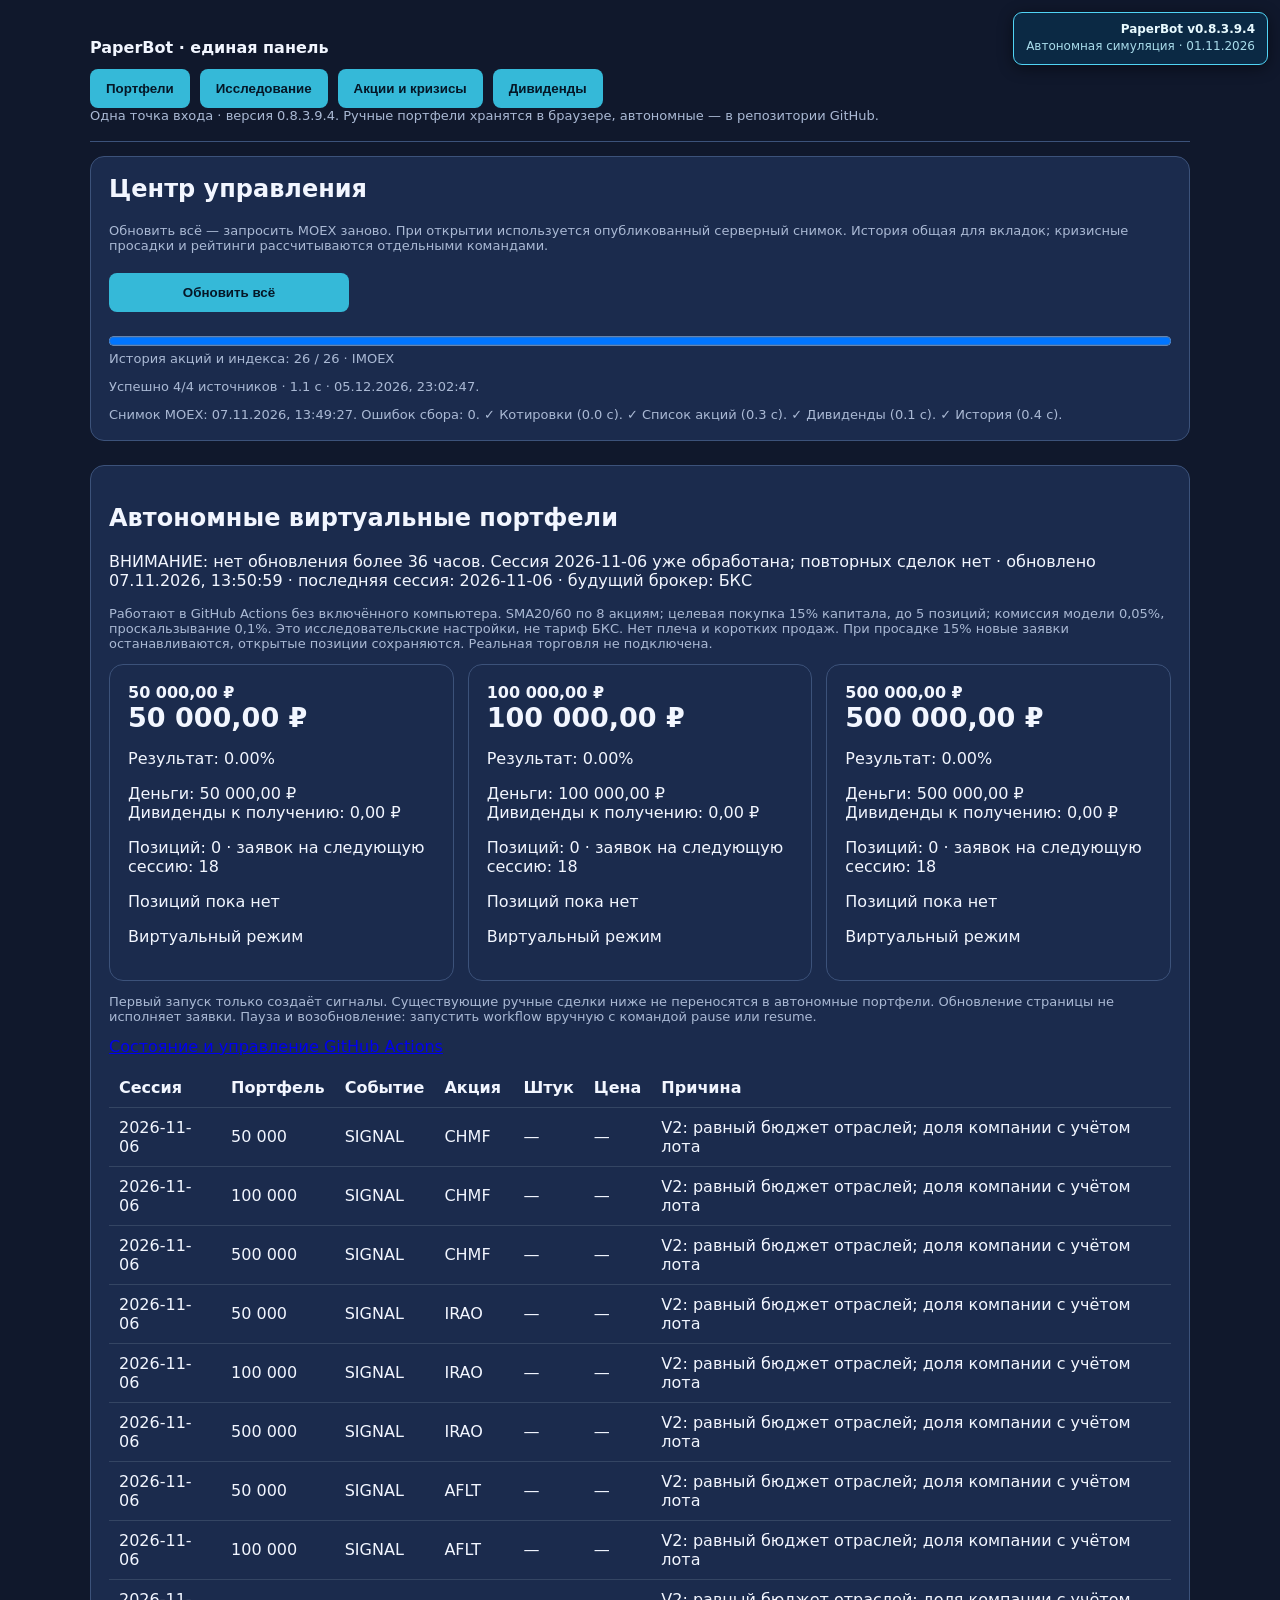
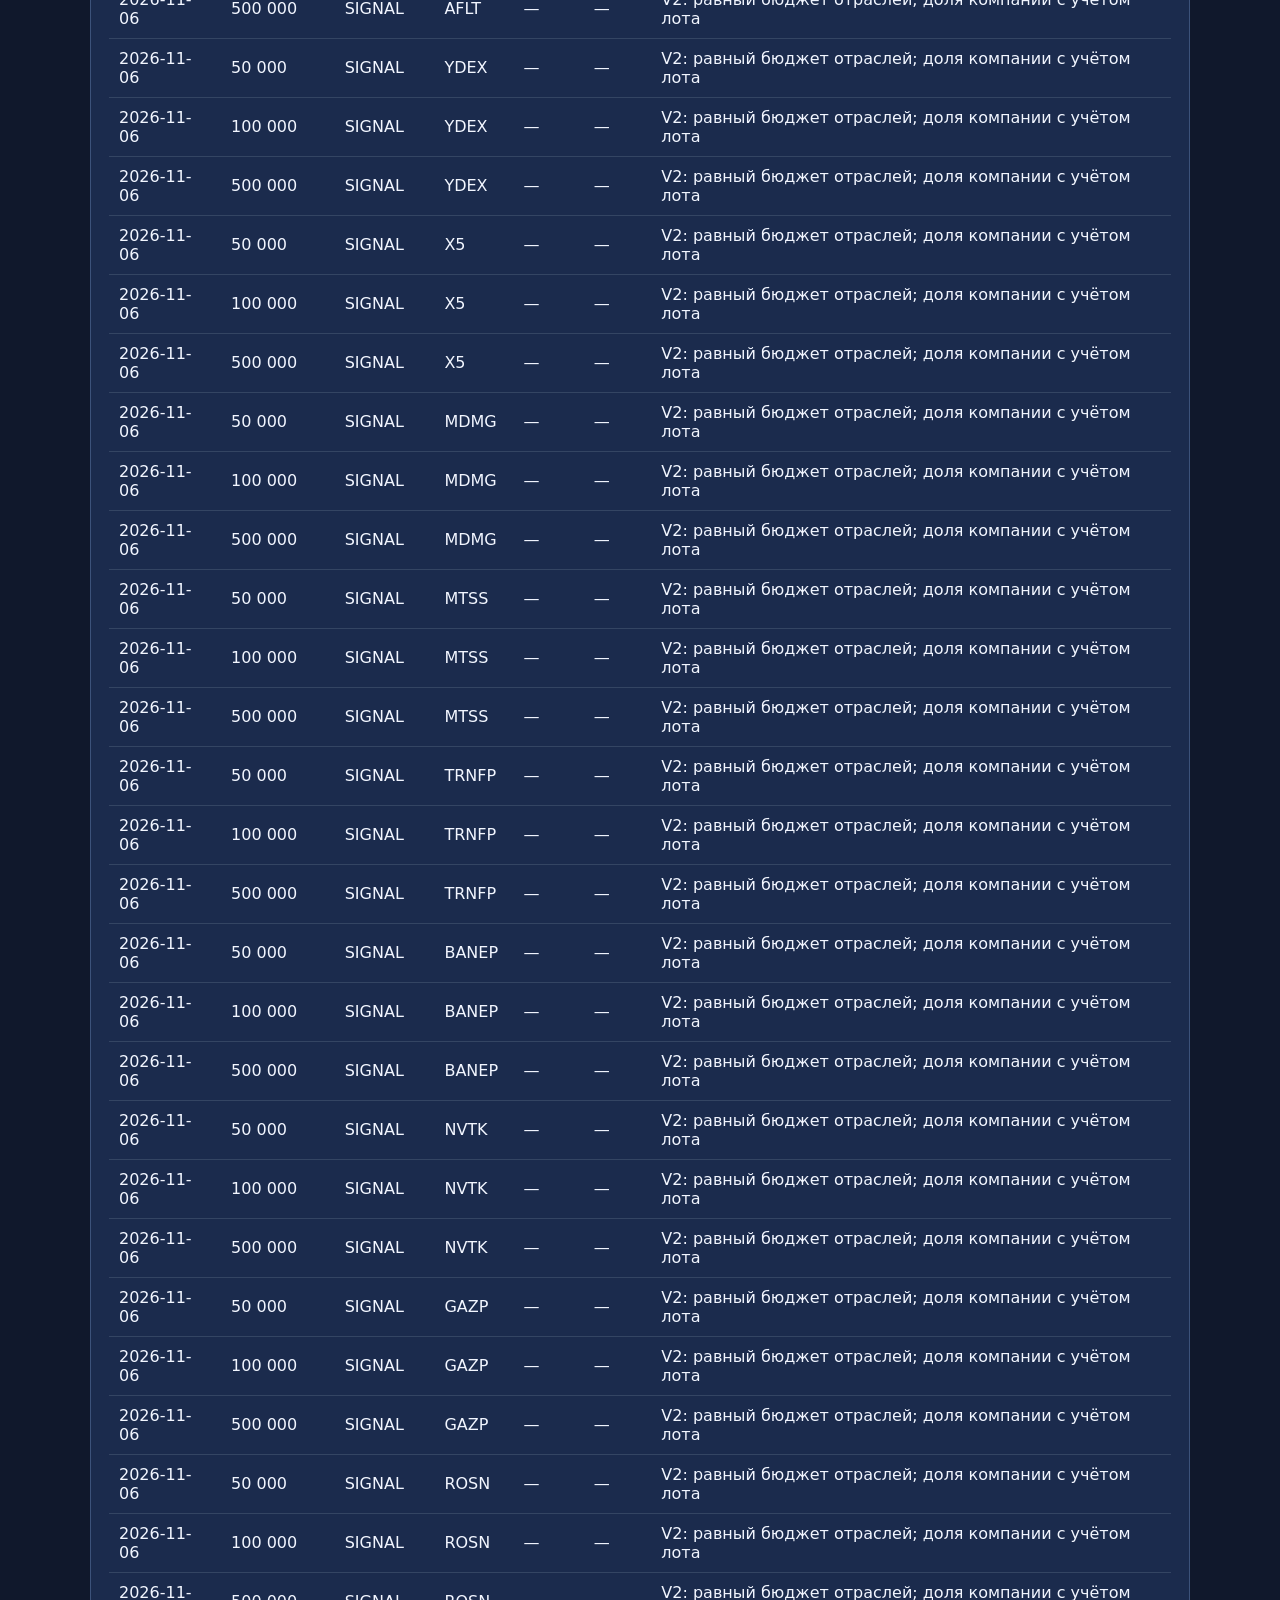
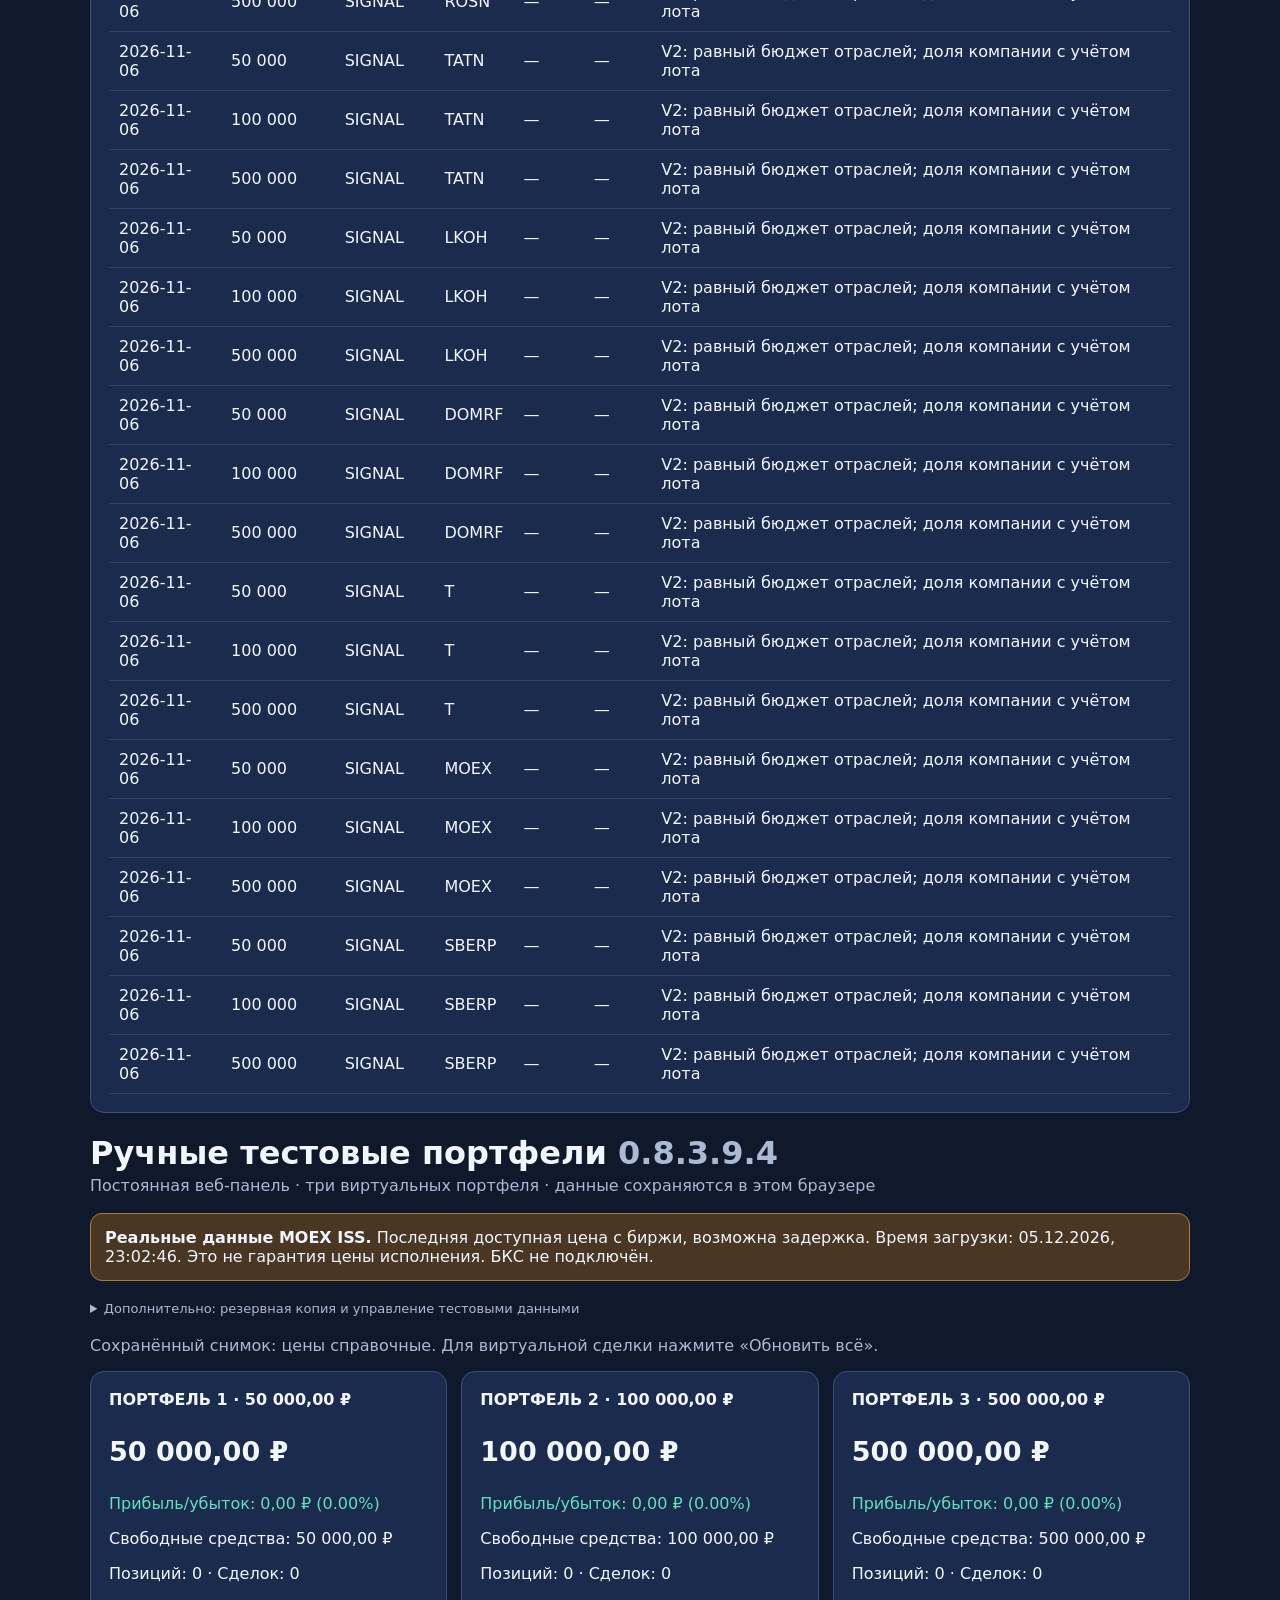
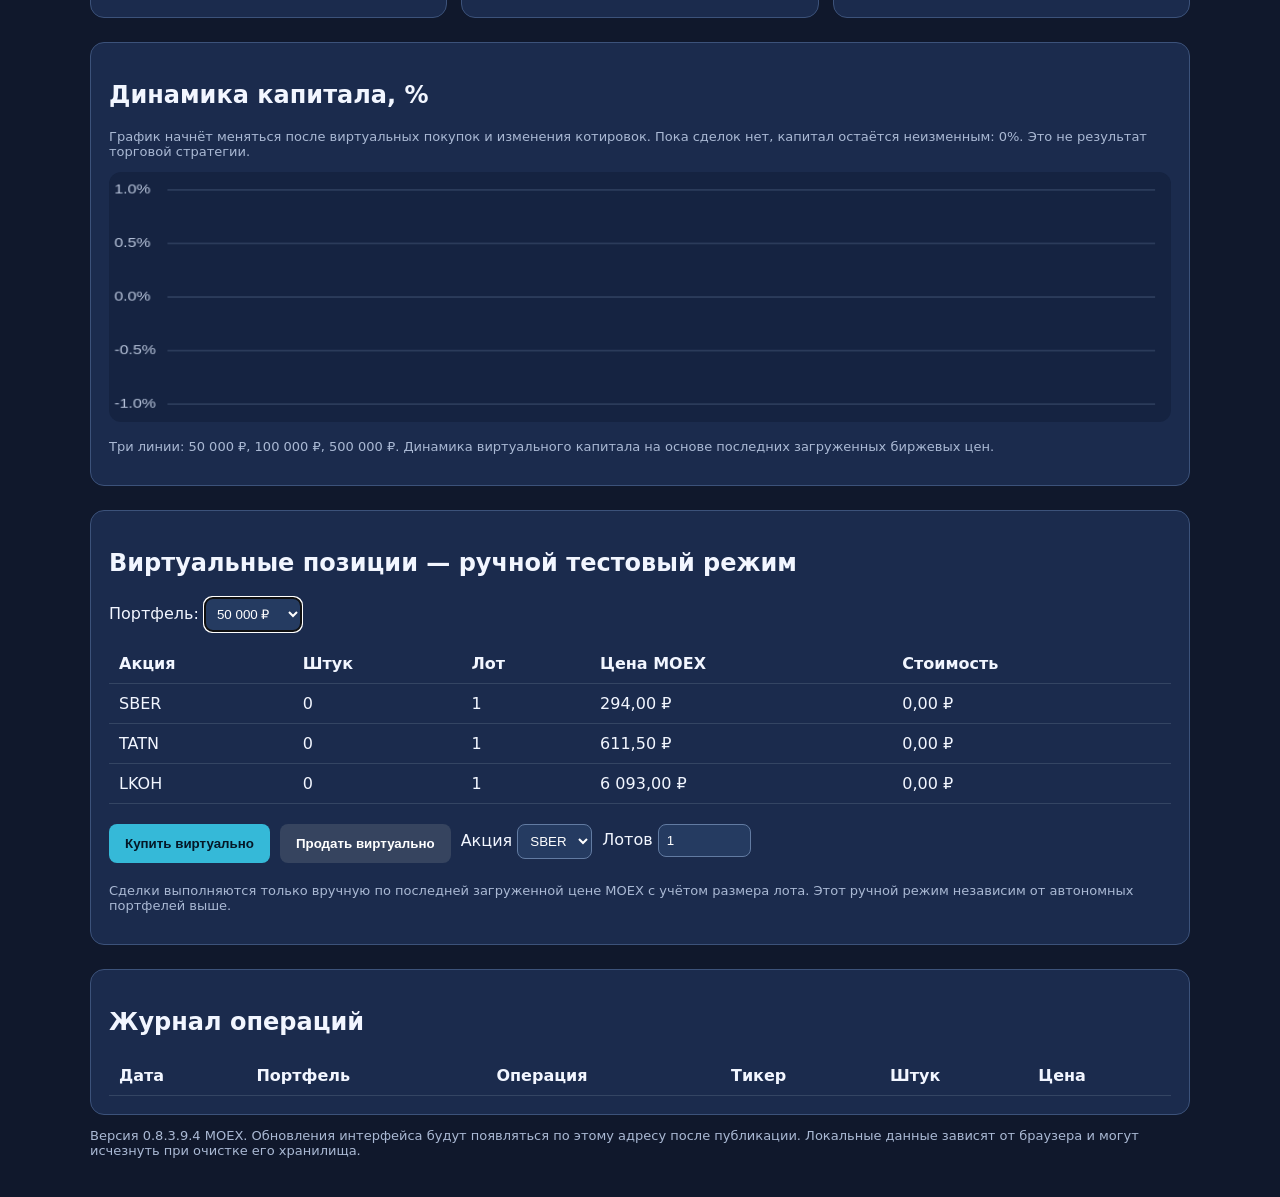
==== commit c05b48de: "Add dividend income watchlist and historical total returns" ====
--- a/manual.html
+++ b/manual.html
@@ -1,4 +1,4 @@
-<!doctype html><html lang="ru"><head><meta charset="utf-8"><meta http-equiv="Cache-Control" content="no-cache, no-store, must-revalidate"><meta name="viewport" content="width=device-width,initial-scale=1"><title>PaperBot — виртуальные портфели</title><style>body{margin:0;background:#10182c;color:#f2f6ff;font:16px system-ui,Arial}main{max-width:1100px;margin:auto;padding:26px}h1{margin-bottom:4px}.muted{color:#aab9d4}.warn{background:#493623;border:1px solid #aa7c35;padding:14px;border-radius:12px;margin:18px 0}.controls{display:flex;gap:10px;flex-wrap:wrap;margin:20px 0}button{background:#35b9d8;color:#051727;border:0;border-radius:8px;padding:12px 16px;font-weight:bold;cursor:pointer}button.secondary{background:#36445f;color:white}button.danger{background:#d66c92;color:white}.cards{display:grid;grid-template-columns:repeat(auto-fit,minmax(245px,1fr));gap:14px}.card{background:#1b2b4d;border:1px solid #3c527a;border-radius:14px;padding:18px}.money{font-size:27px;font-weight:800}.up{color:#62e0bd}.down{color:#ff9c9c}table{width:100%;border-collapse:collapse;margin-top:12px}td,th{padding:10px;text-align:left;border-bottom:1px solid #344563}section{margin-top:24px}select{padding:8px;background:#253b61;color:white;border:1px solid #627ba2;border-radius:8px}canvas{width:100%;height:250px;background:#152341;border-radius:12px}.small{font-size:13px}</style></head><body><div id="build-stamp" style="position:fixed;top:12px;right:12px;z-index:9999;background:#0b2944;border:1px solid #51d4f5;color:#e8faff;border-radius:9px;padding:8px 12px;font:600 12px/1.45 system-ui,Arial;box-shadow:0 3px 15px #0007;text-align:right" title="Версия опубликованного файла">PaperBot v0.8.3.9.3<br><span style="font-weight:400;color:#a9dceb">Автономная симуляция · 01.11.2026</span></div><main><div style="padding:12px 0 18px;border-bottom:1px solid #3c527a;margin-bottom:14px"><strong>PaperBot · единая панель</strong><div class="controls" style="margin:12px 0 0"><button type="button" onclick="switchTab('portfolio')">Портфели</button><button type="button" onclick="switchTab('research')">Исследование</button><button type="button" onclick="switchTab('market')">Акции и кризисы</button><button type="button" onclick="switchTab('dividends')">Дивиденды</button></div><div class="muted small">Одна точка входа · версия 0.8.3.9.3. Ручные портфели хранятся в браузере, автономные — в репозитории GitHub.</div></div><section class="card" style="margin:12px 0 20px"><h2 style="margin-top:0">Центр управления</h2><p class="muted small">Обновить всё — запросить MOEX заново. При открытии используется опубликованный серверный снимок. История общая для вкладок; кризисные просадки и рейтинги рассчитываются отдельными командами.</p><div class="controls"><button id="refresh-main" type="button" onclick="refreshCenter('live')" style="min-width:240px">Обновить всё</button></div><div style="margin:10px 0"><progress id="refresh-progress" max="100" value="0" style="width:100%;height:18px"></progress><div id="refresh-count" class="muted small">Ожидание запуска</div></div><p id="refresh-status" class="muted small" role="status">Ожидание обновления. Кризисные рейтинги рассчитываются отдельно по выбранному периоду: это длительная операция.</p><div id="refresh-details" class="muted small"></div></section><section id="dividends-view" class="card" style="display:none"><h2>Дивидендная история</h2><p id="dividend-status">Дождитесь загрузки Центра управления.</p><p class="muted small">Источник: Smart-Lab, таблица выплаченных дивидендов. Это справочная история, не подтверждение фактического зачисления. Даты поступления на счёт неизвестны; в модели используется реестр + 30 календарных дней, до налогов. Отсутствие записей не означает отсутствие выплат. Доходность по дивидендам не является прогнозом.</p><p>Акция <select id="dividend-filter" onchange="renderDividends()"></select> Год реестра <input id="dividend-year" type="number" min="1990" max="2100" placeholder="Все" oninput="renderDividends()" style="width:100px"></p><details><summary>Пробелы в дивидендной истории</summary><p id="dividend-errors" class="small muted"></p></details><div style="overflow:auto"><table><thead><tr><th>Акция</th><th>Охват</th><th>Записей</th><th>На акцию за 365 дней по реестрам</th></tr></thead><tbody id="dividend-summary"></tbody></table></div><p id="dividend-count"></p><div style="overflow:auto"><table><thead><tr><th>Акция</th><th>Период</th><th>Последний день покупки</th><th>Реестр</th><th>На акцию, до налогов</th><th>Дата поступления</th><th>Источник</th></tr></thead><tbody id="dividend-rows"></tbody></table></div></section><div id="legacy-portfolio"><section class="card"><h2>Автономные виртуальные портфели</h2><p id="auto-health" role="status">Загрузка состояния бота…</p><p class="muted small">Работают в GitHub Actions без включённого компьютера. SMA20/60 по 8 акциям; целевая покупка 15% капитала, до 5 позиций; комиссия модели 0,05%, проскальзывание 0,1%. Это исследовательские настройки, не тариф БКС. Нет плеча и коротких продаж. При просадке 15% новые заявки останавливаются, открытые позиции сохраняются. Реальная торговля не подключена.</p><div id="auto-cards" class="cards"></div><p class="muted small">Первый запуск только создаёт сигналы. Существующие ручные сделки ниже не переносятся в автономные портфели. Обновление страницы не исполняет заявки. Пауза и возобновление: запустить workflow вручную с командой pause или resume.</p><a href="https://github.com/pirhavko85-droid/paperbot/actions/workflows/update-data.yml" target="_blank" rel="noopener">Состояние и управление GitHub Actions</a><div style="overflow:auto"><table><thead><tr><th>Сессия</th><th>Портфель</th><th>Событие</th><th>Акция</th><th>Штук</th><th>Цена</th><th>Причина</th></tr></thead><tbody id="auto-ledger"></tbody></table></div></section><h1>Ручные тестовые портфели <span class="muted">0.8.3.9.3</span></h1><div class="muted">Постоянная веб-панель · три виртуальных портфеля · данные сохраняются в этом браузере</div><div class="warn" id="marketWarning"><b>MOEX ISS.</b> Загрузка котировок. Торговые операции только виртуальные; БКС не подключён. Если биржа закрыта, отображается последняя доступная цена.</div><div class="controls"><details style="width:100%"><summary class="muted small" style="cursor:pointer">Дополнительно: резервная копия и управление тестовыми данными</summary><div class="controls"><button class="secondary" onclick="download()">Скачать журнал CSV</button><button class="danger" onclick="reset()">Сбросить портфели</button></div><p class="muted small">CSV — резервная копия журнала операций. Сброс удаляет виртуальные сделки только в этом браузере.</p></details></div><p id="status" class="muted"></p><div id="cards" class="cards"></div><section class="card"><h2>Динамика капитала, %</h2><p class="muted small">График начнёт меняться после виртуальных покупок и изменения котировок. Пока сделок нет, капитал остаётся неизменным: 0%. Это не результат торговой стратегии.</p><canvas id="chart" width="1000" height="280"></canvas><p class="small muted">Три линии: 50 000 ₽, 100 000 ₽, 500 000 ₽. Динамика виртуального капитала на основе последних загруженных биржевых цен.</p></section><section class="card"><h2>Виртуальные позиции — ручной тестовый режим</h2><label>Портфель: <select id="portfolio" onchange="render()"><option value="0">50 000 ₽</option><option value="1">100 000 ₽</option><option value="2">500 000 ₽</option></select></label><div id="positions"></div><div class="controls"><button onclick="trade('buy')">Купить виртуально</button><button class="secondary" onclick="trade('sell')">Продать виртуально</button><label>Акция <select id="ticker"><option>SBER</option><option>TATN</option><option>LKOH</option></select></label><label>Лотов <input id="lots" type="number" min="1" step="1" value="1" style="width:75px;padding:8px;background:#253b61;color:white;border:1px solid #627ba2;border-radius:8px"></label></div><p class="small muted">Сделки выполняются только вручную по последней загруженной цене MOEX с учётом размера лота. Этот ручной режим независим от автономных портфелей выше.</p></section><section class="card"><h2>Журнал операций</h2><div id="trades"></div></section><p class="muted small">Версия 0.8.3.9.3 MOEX. Обновления интерфейса будут появляться по этому адресу после публикации. Локальные данные зависят от браузера и могут исчезнуть при очистке его хранилища.</p></div><section id="unified-view" style="display:none"><h2 id="unified-title"></h2><p id="unified-note" class="muted"></p></section></main><script src="config.js?v=08393"></script><script src="data.js?v=08393"></script><script>
+<!doctype html><html lang="ru"><head><meta charset="utf-8"><meta http-equiv="Cache-Control" content="no-cache, no-store, must-revalidate"><meta name="viewport" content="width=device-width,initial-scale=1"><title>PaperBot — виртуальные портфели</title><style>body{margin:0;background:#10182c;color:#f2f6ff;font:16px system-ui,Arial}main{max-width:1100px;margin:auto;padding:26px}h1{margin-bottom:4px}.muted{color:#aab9d4}.warn{background:#493623;border:1px solid #aa7c35;padding:14px;border-radius:12px;margin:18px 0}.controls{display:flex;gap:10px;flex-wrap:wrap;margin:20px 0}button{background:#35b9d8;color:#051727;border:0;border-radius:8px;padding:12px 16px;font-weight:bold;cursor:pointer}button.secondary{background:#36445f;color:white}button.danger{background:#d66c92;color:white}.cards{display:grid;grid-template-columns:repeat(auto-fit,minmax(245px,1fr));gap:14px}.card{background:#1b2b4d;border:1px solid #3c527a;border-radius:14px;padding:18px}.money{font-size:27px;font-weight:800}.up{color:#62e0bd}.down{color:#ff9c9c}table{width:100%;border-collapse:collapse;margin-top:12px}td,th{padding:10px;text-align:left;border-bottom:1px solid #344563}section{margin-top:24px}select{padding:8px;background:#253b61;color:white;border:1px solid #627ba2;border-radius:8px}canvas{width:100%;height:250px;background:#152341;border-radius:12px}.small{font-size:13px}</style></head><body><div id="build-stamp" style="position:fixed;top:12px;right:12px;z-index:9999;background:#0b2944;border:1px solid #51d4f5;color:#e8faff;border-radius:9px;padding:8px 12px;font:600 12px/1.45 system-ui,Arial;box-shadow:0 3px 15px #0007;text-align:right" title="Версия опубликованного файла">PaperBot v0.8.3.9.4<br><span style="font-weight:400;color:#a9dceb">Автономная симуляция · 01.11.2026</span></div><main><div style="padding:12px 0 18px;border-bottom:1px solid #3c527a;margin-bottom:14px"><strong>PaperBot · единая панель</strong><div class="controls" style="margin:12px 0 0"><button type="button" onclick="switchTab('portfolio')">Портфели</button><button type="button" onclick="switchTab('research')">Исследование</button><button type="button" onclick="switchTab('market')">Акции и кризисы</button><button type="button" onclick="switchTab('dividends')">Дивиденды</button></div><div class="muted small">Одна точка входа · версия 0.8.3.9.4. Ручные портфели хранятся в браузере, автономные — в репозитории GitHub.</div></div><section class="card" style="margin:12px 0 20px"><h2 style="margin-top:0">Центр управления</h2><p class="muted small">Обновить всё — запросить MOEX заново. При открытии используется опубликованный серверный снимок. История общая для вкладок; кризисные просадки и рейтинги рассчитываются отдельными командами.</p><div class="controls"><button id="refresh-main" type="button" onclick="refreshCenter('live')" style="min-width:240px">Обновить всё</button></div><div style="margin:10px 0"><progress id="refresh-progress" max="100" value="0" style="width:100%;height:18px"></progress><div id="refresh-count" class="muted small">Ожидание запуска</div></div><p id="refresh-status" class="muted small" role="status">Ожидание обновления. Кризисные рейтинги рассчитываются отдельно по выбранному периоду: это длительная операция.</p><div id="refresh-details" class="muted small"></div></section><section id="dividends-view" class="card" style="display:none"><h2>Дивидендная история</h2><p id="dividend-status">Дождитесь загрузки Центра управления.</p><p class="muted small">Источник: Smart-Lab, таблица выплаченных дивидендов. Это справочная история, не подтверждение фактического зачисления. Даты поступления на счёт неизвестны; в модели используется реестр + 30 календарных дней, до налогов. Отсутствие записей не означает отсутствие выплат. Доходность по дивидендам не является прогнозом.</p><p>Акция <select id="dividend-filter" onchange="renderDividends()"></select> Год реестра <input id="dividend-year" type="number" min="1990" max="2100" placeholder="Все" oninput="renderDividends()" style="width:100px"></p><details><summary>Пробелы в дивидендной истории</summary><p id="dividend-errors" class="small muted"></p></details><div style="overflow:auto"><table><thead><tr><th>Акция</th><th>Охват</th><th>Записей</th><th>На акцию за 365 дней по реестрам</th></tr></thead><tbody id="dividend-summary"></tbody></table></div><p id="dividend-count"></p><div style="overflow:auto"><table><thead><tr><th>Акция</th><th>Период</th><th>Последний день покупки</th><th>Реестр</th><th>На акцию, до налогов</th><th>Дата поступления</th><th>Источник</th></tr></thead><tbody id="dividend-rows"></tbody></table></div></section><div id="legacy-portfolio"><section class="card"><h2>Автономные виртуальные портфели</h2><p id="auto-health" role="status">Загрузка состояния бота…</p><p class="muted small">Работают в GitHub Actions без включённого компьютера. SMA20/60 по 8 акциям; целевая покупка 15% капитала, до 5 позиций; комиссия модели 0,05%, проскальзывание 0,1%. Это исследовательские настройки, не тариф БКС. Нет плеча и коротких продаж. При просадке 15% новые заявки останавливаются, открытые позиции сохраняются. Реальная торговля не подключена.</p><div id="auto-cards" class="cards"></div><p class="muted small">Первый запуск только создаёт сигналы. Существующие ручные сделки ниже не переносятся в автономные портфели. Обновление страницы не исполняет заявки. Пауза и возобновление: запустить workflow вручную с командой pause или resume.</p><a href="https://github.com/pirhavko85-droid/paperbot/actions/workflows/update-data.yml" target="_blank" rel="noopener">Состояние и управление GitHub Actions</a><div style="overflow:auto"><table><thead><tr><th>Сессия</th><th>Портфель</th><th>Событие</th><th>Акция</th><th>Штук</th><th>Цена</th><th>Причина</th></tr></thead><tbody id="auto-ledger"></tbody></table></div></section><h1>Ручные тестовые портфели <span class="muted">0.8.3.9.4</span></h1><div class="muted">Постоянная веб-панель · три виртуальных портфеля · данные сохраняются в этом браузере</div><div class="warn" id="marketWarning"><b>MOEX ISS.</b> Загрузка котировок. Торговые операции только виртуальные; БКС не подключён. Если биржа закрыта, отображается последняя доступная цена.</div><div class="controls"><details style="width:100%"><summary class="muted small" style="cursor:pointer">Дополнительно: резервная копия и управление тестовыми данными</summary><div class="controls"><button class="secondary" onclick="download()">Скачать журнал CSV</button><button class="danger" onclick="reset()">Сбросить портфели</button></div><p class="muted small">CSV — резервная копия журнала операций. Сброс удаляет виртуальные сделки только в этом браузере.</p></details></div><p id="status" class="muted"></p><div id="cards" class="cards"></div><section class="card"><h2>Динамика капитала, %</h2><p class="muted small">График начнёт меняться после виртуальных покупок и изменения котировок. Пока сделок нет, капитал остаётся неизменным: 0%. Это не результат торговой стратегии.</p><canvas id="chart" width="1000" height="280"></canvas><p class="small muted">Три линии: 50 000 ₽, 100 000 ₽, 500 000 ₽. Динамика виртуального капитала на основе последних загруженных биржевых цен.</p></section><section class="card"><h2>Виртуальные позиции — ручной тестовый режим</h2><label>Портфель: <select id="portfolio" onchange="render()"><option value="0">50 000 ₽</option><option value="1">100 000 ₽</option><option value="2">500 000 ₽</option></select></label><div id="positions"></div><div class="controls"><button onclick="trade('buy')">Купить виртуально</button><button class="secondary" onclick="trade('sell')">Продать виртуально</button><label>Акция <select id="ticker"><option>SBER</option><option>TATN</option><option>LKOH</option></select></label><label>Лотов <input id="lots" type="number" min="1" step="1" value="1" style="width:75px;padding:8px;background:#253b61;color:white;border:1px solid #627ba2;border-radius:8px"></label></div><p class="small muted">Сделки выполняются только вручную по последней загруженной цене MOEX с учётом размера лота. Этот ручной режим независим от автономных портфелей выше.</p></section><section class="card"><h2>Журнал операций</h2><div id="trades"></div></section><p class="muted small">Версия 0.8.3.9.4 MOEX. Обновления интерфейса будут появляться по этому адресу после публикации. Локальные данные зависят от браузера и могут исчезнуть при очистке его хранилища.</p></div><section id="unified-view" style="display:none"><h2 id="unified-title"></h2><p id="unified-note" class="muted"></p></section></main><script src="config.js?v=08394"></script><script src="data.js?v=08394"></script><script>
 const KEY='paperbot_moex_v05',starts=[50000,100000,500000],symbols=['SBER','TATN','LKOH'];
 let s;try{s=JSON.parse(localStorage.getItem(KEY))}catch(e){}
 if(!s||!Array.isArray(s.p)||s.p.length!==3)s={prices:[null,null,null],lots:[1,1,1],asof:null,p:starts.map(v=>({cash:v,qty:[0,0,0],history:[v],trades:[]}))};
@@ -49,4 +49,4 @@
 }
 function draw(){const c=document.getElementById('chart'),ctx=c.getContext('2d'),w=c.width,h=c.height;ctx.clearRect(0,0,w,h);const all=s.p.flatMap((p,i)=>p.history.map(v=>(v/starts[i]-1)*100));let lo=Math.min(-1,...all),hi=Math.max(1,...all);if(hi===lo)hi++;ctx.strokeStyle='#425574';ctx.lineWidth=1;for(let j=0;j<5;j++){const y=20+(h-40)*j/4;ctx.beginPath();ctx.moveTo(55,y);ctx.lineTo(w-15,y);ctx.stroke();ctx.fillStyle='#bdc9df';ctx.font='15px sans-serif';ctx.fillText((hi-(hi-lo)*j/4).toFixed(1)+'%',5,y+4)}['#4fd5f2','#72e2ac','#ffbe6e'].forEach((color,i)=>{const a=s.p[i].history;ctx.strokeStyle=color;ctx.lineWidth=3;ctx.beginPath();a.forEach((v,j)=>{let x=55+(w-75)*j/Math.max(1,a.length-1),y=20+(h-40)*(hi-(v/starts[i]-1)*100)/(hi-lo);j?ctx.lineTo(x,y):ctx.moveTo(x,y)});ctx.stroke()})}
 function download(){const rows=[['date','portfolio_rub','side','ticker','qty','price_rub']];s.p.forEach((p,i)=>p.trades.forEach(t=>rows.push([t.date,starts[i],t.type,t.ticker,t.qty,t.price.toFixed(2)])));const csv='\ufeff'+rows.map(a=>a.join(';')).join('\r\n'),blob=new Blob([csv],{type:'text/csv;charset=utf-8'}),a=document.createElement('a');a.href=URL.createObjectURL(blob);a.download='paperbot_moex_trades.csv';a.click();setTimeout(()=>URL.revokeObjectURL(a.href),1000)}
-</script><script src="dividends-core.js?v=08393"></script><script src="dividends-ui.js?v=08393"></script><script src="center.js?v=08393"></script></body></html>+</script><script src="dividends-core.js?v=08394"></script><script src="dividends-ui.js?v=08394"></script><script src="center.js?v=08394"></script></body></html>
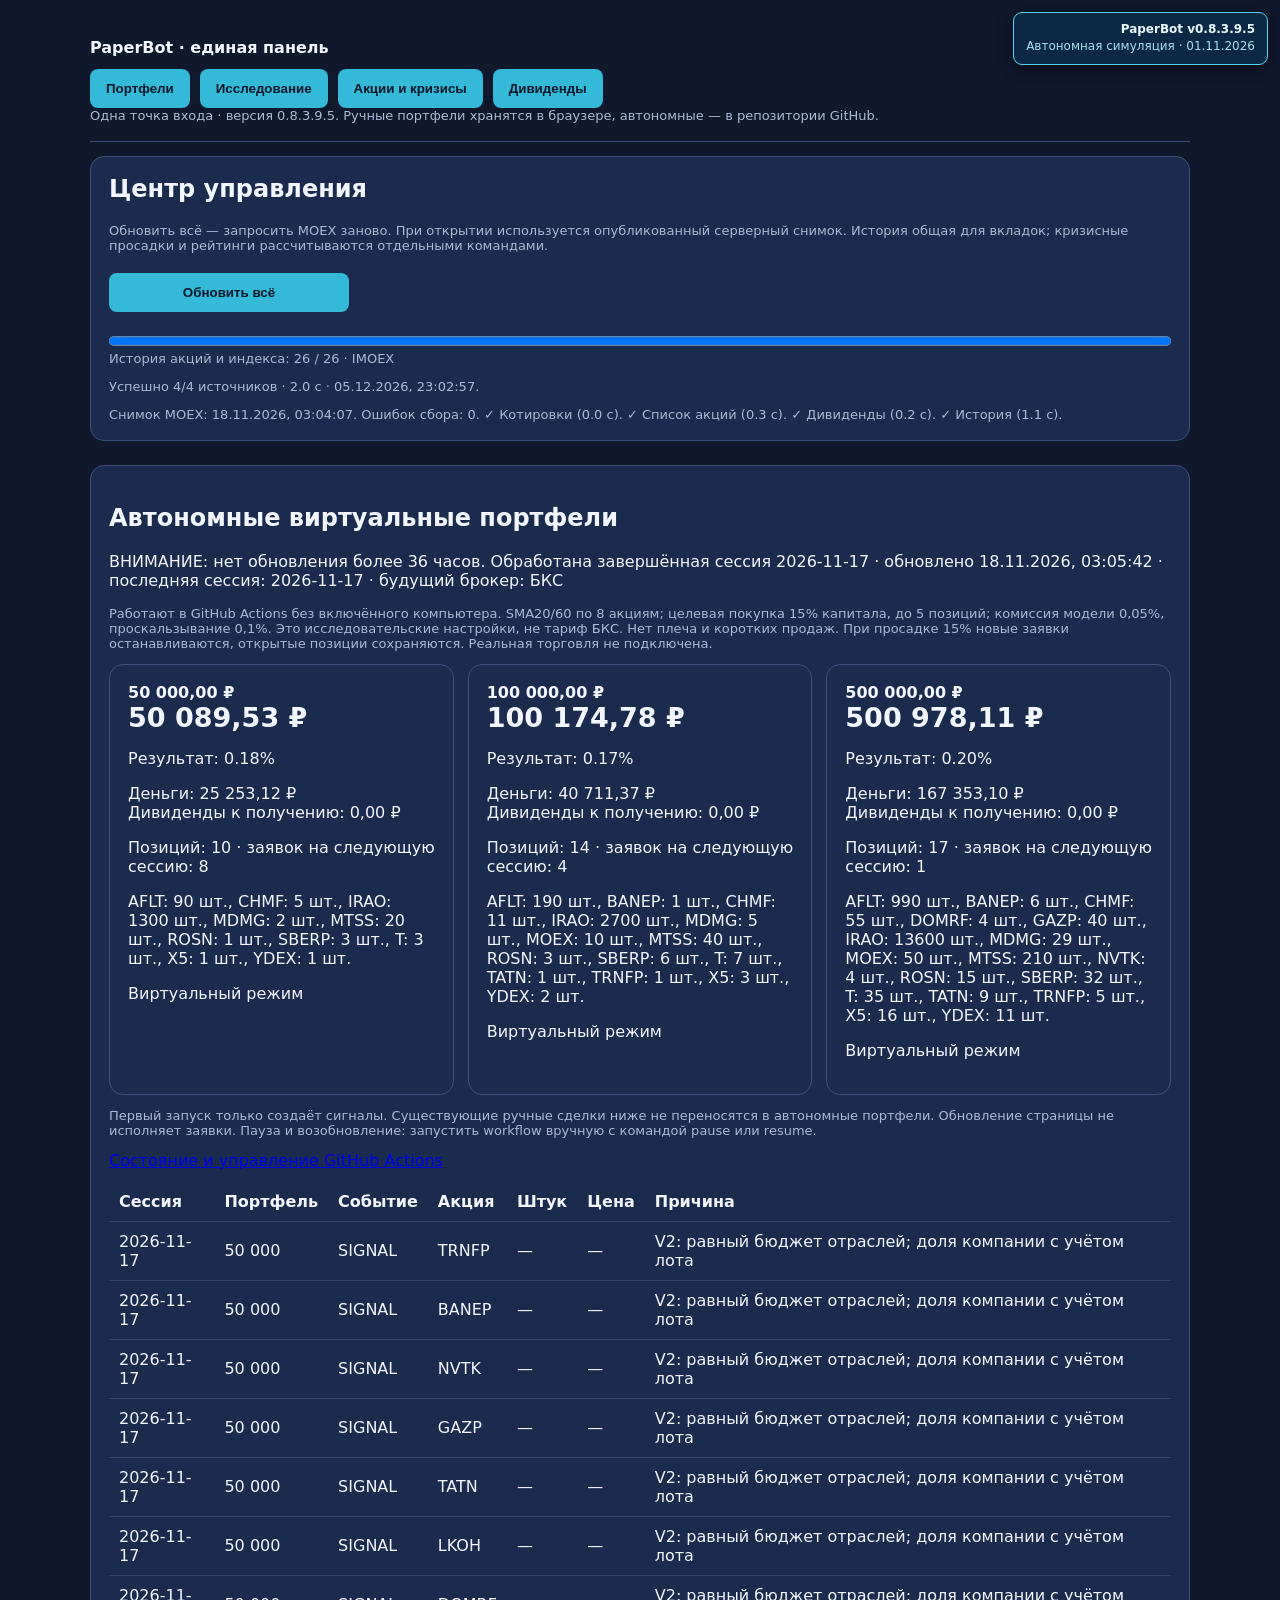
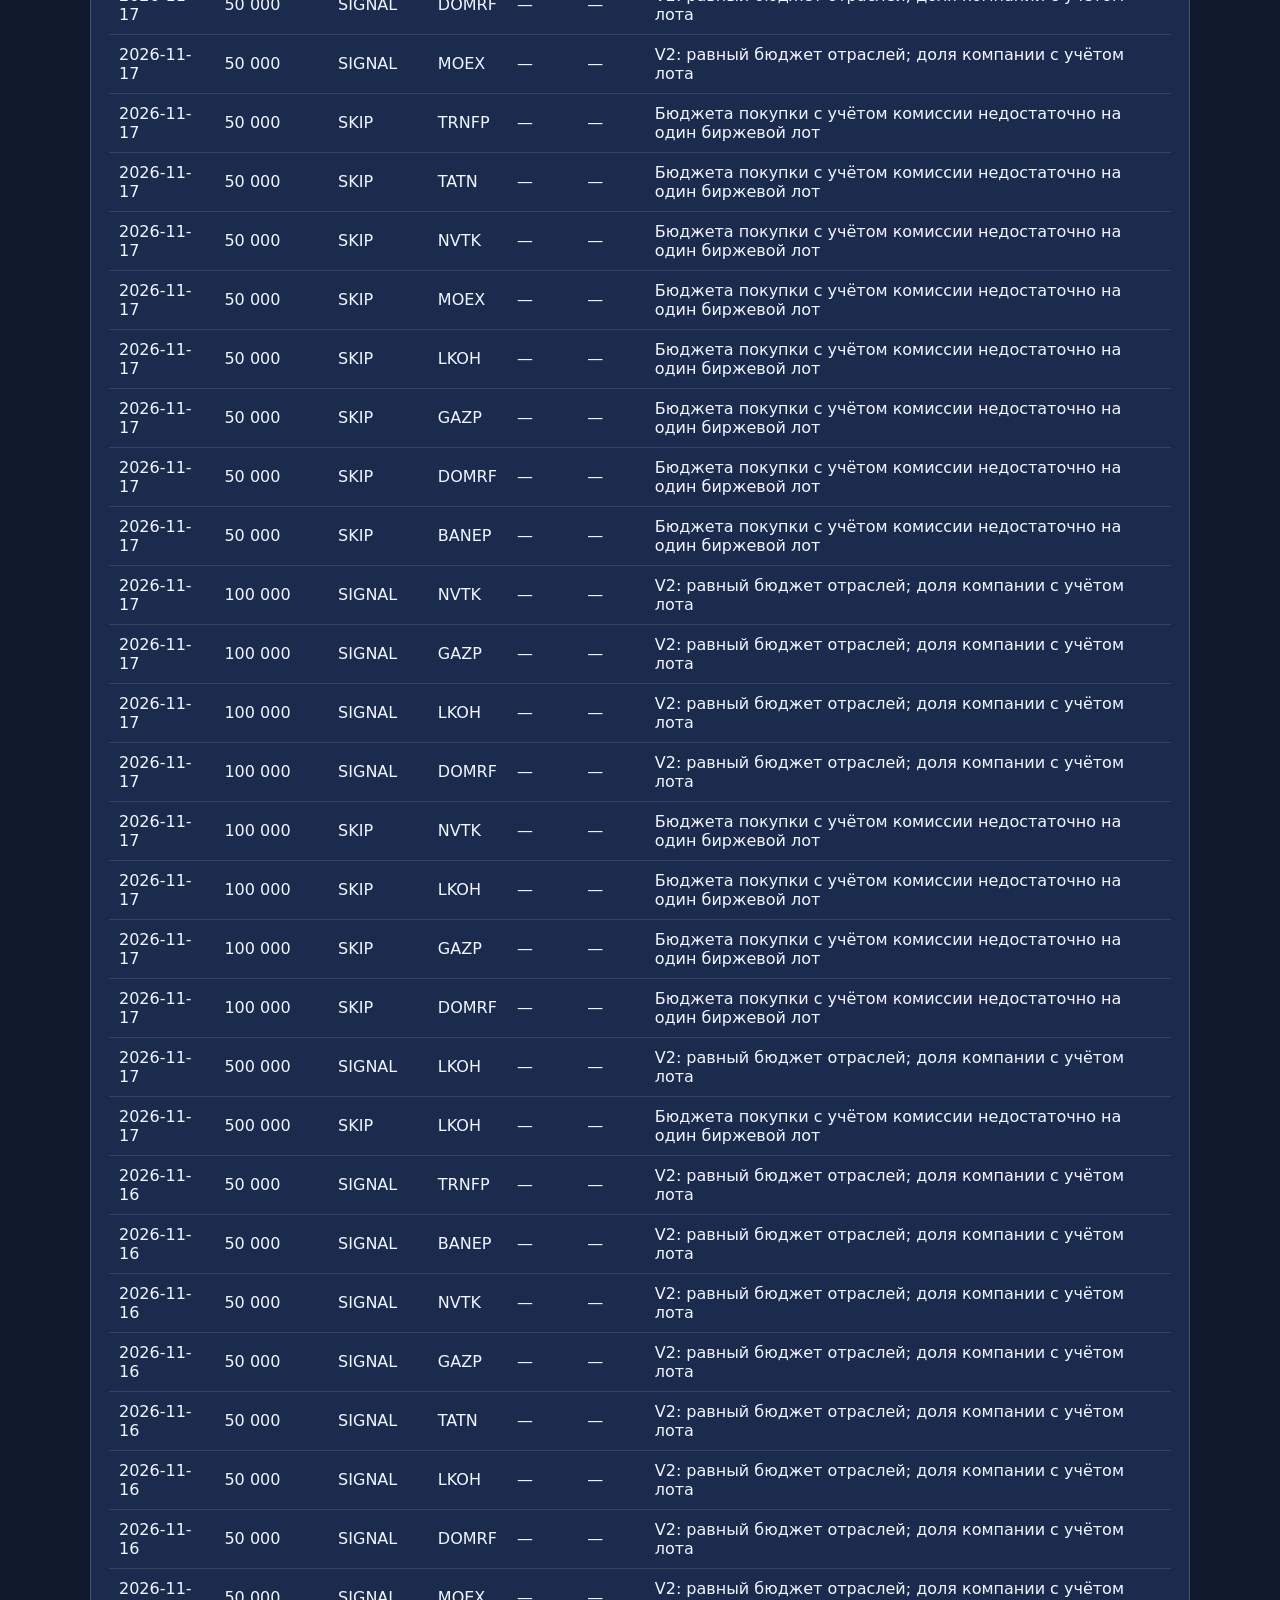
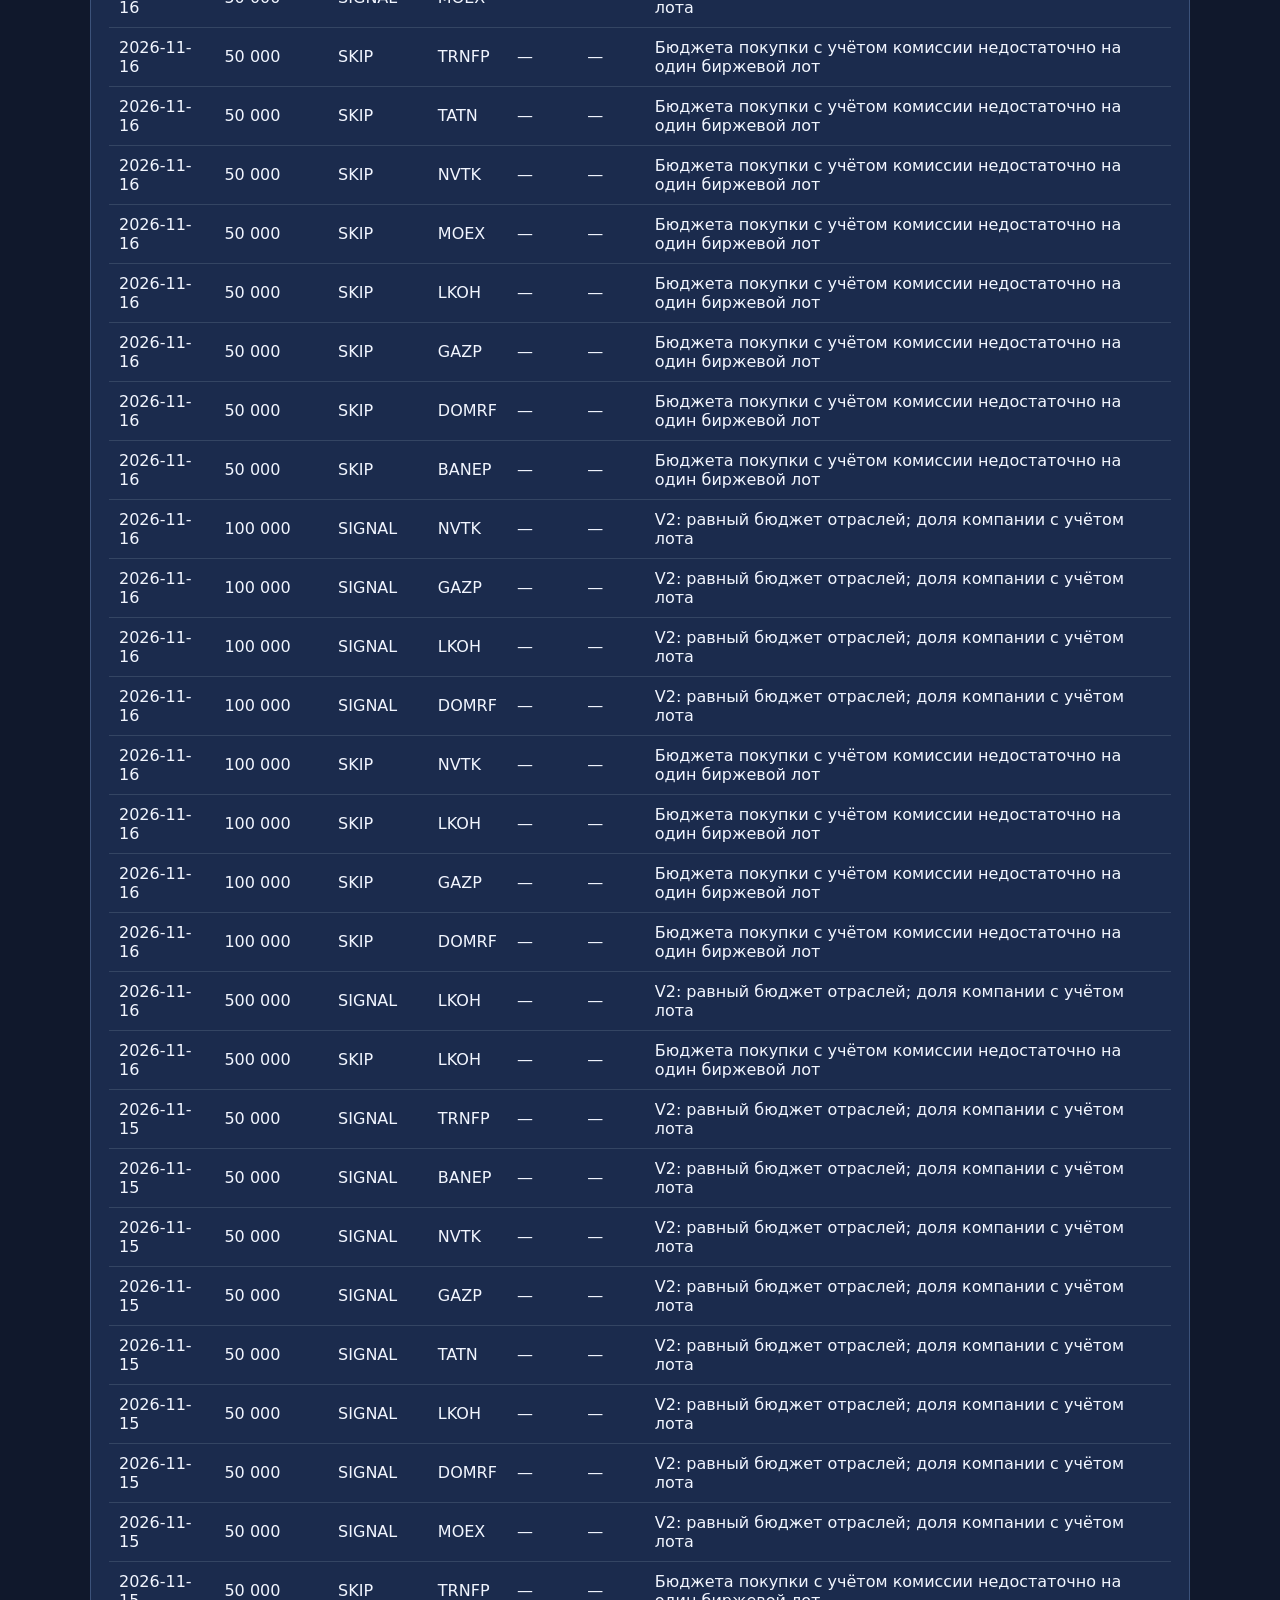
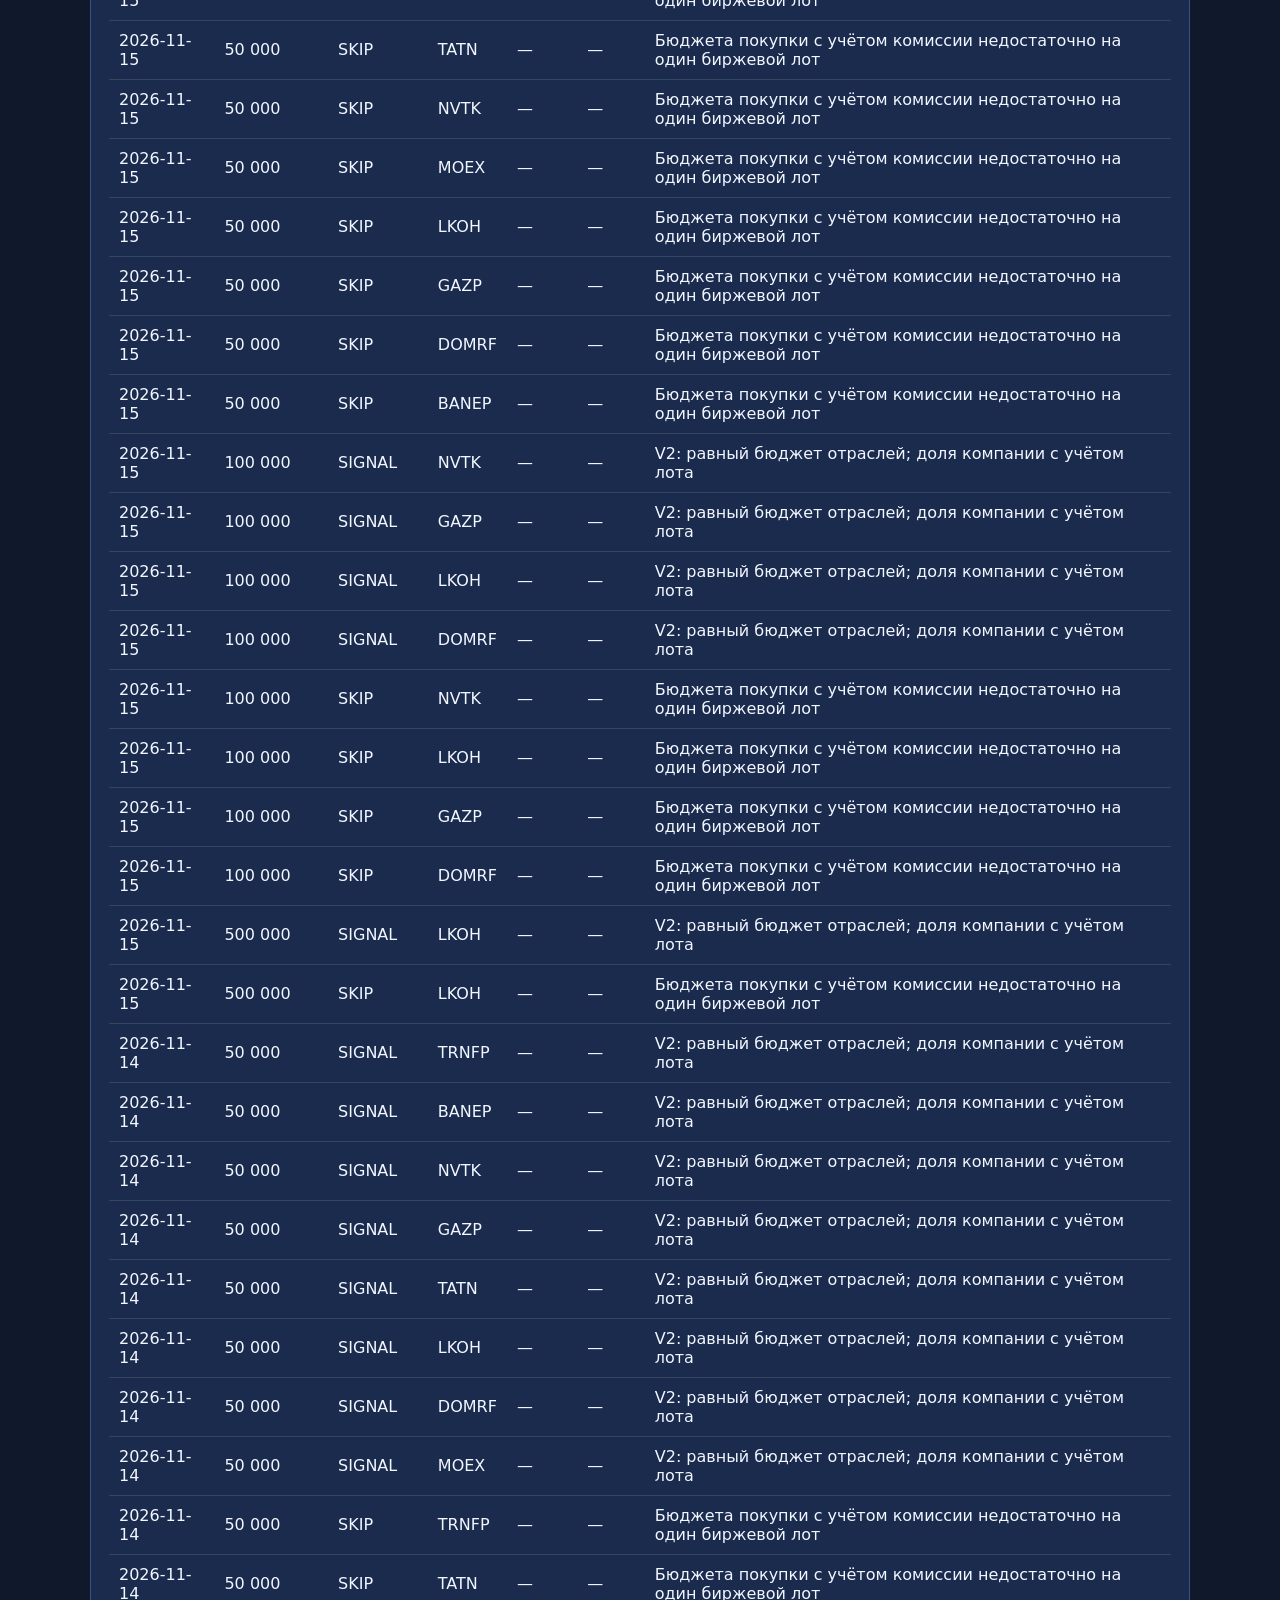
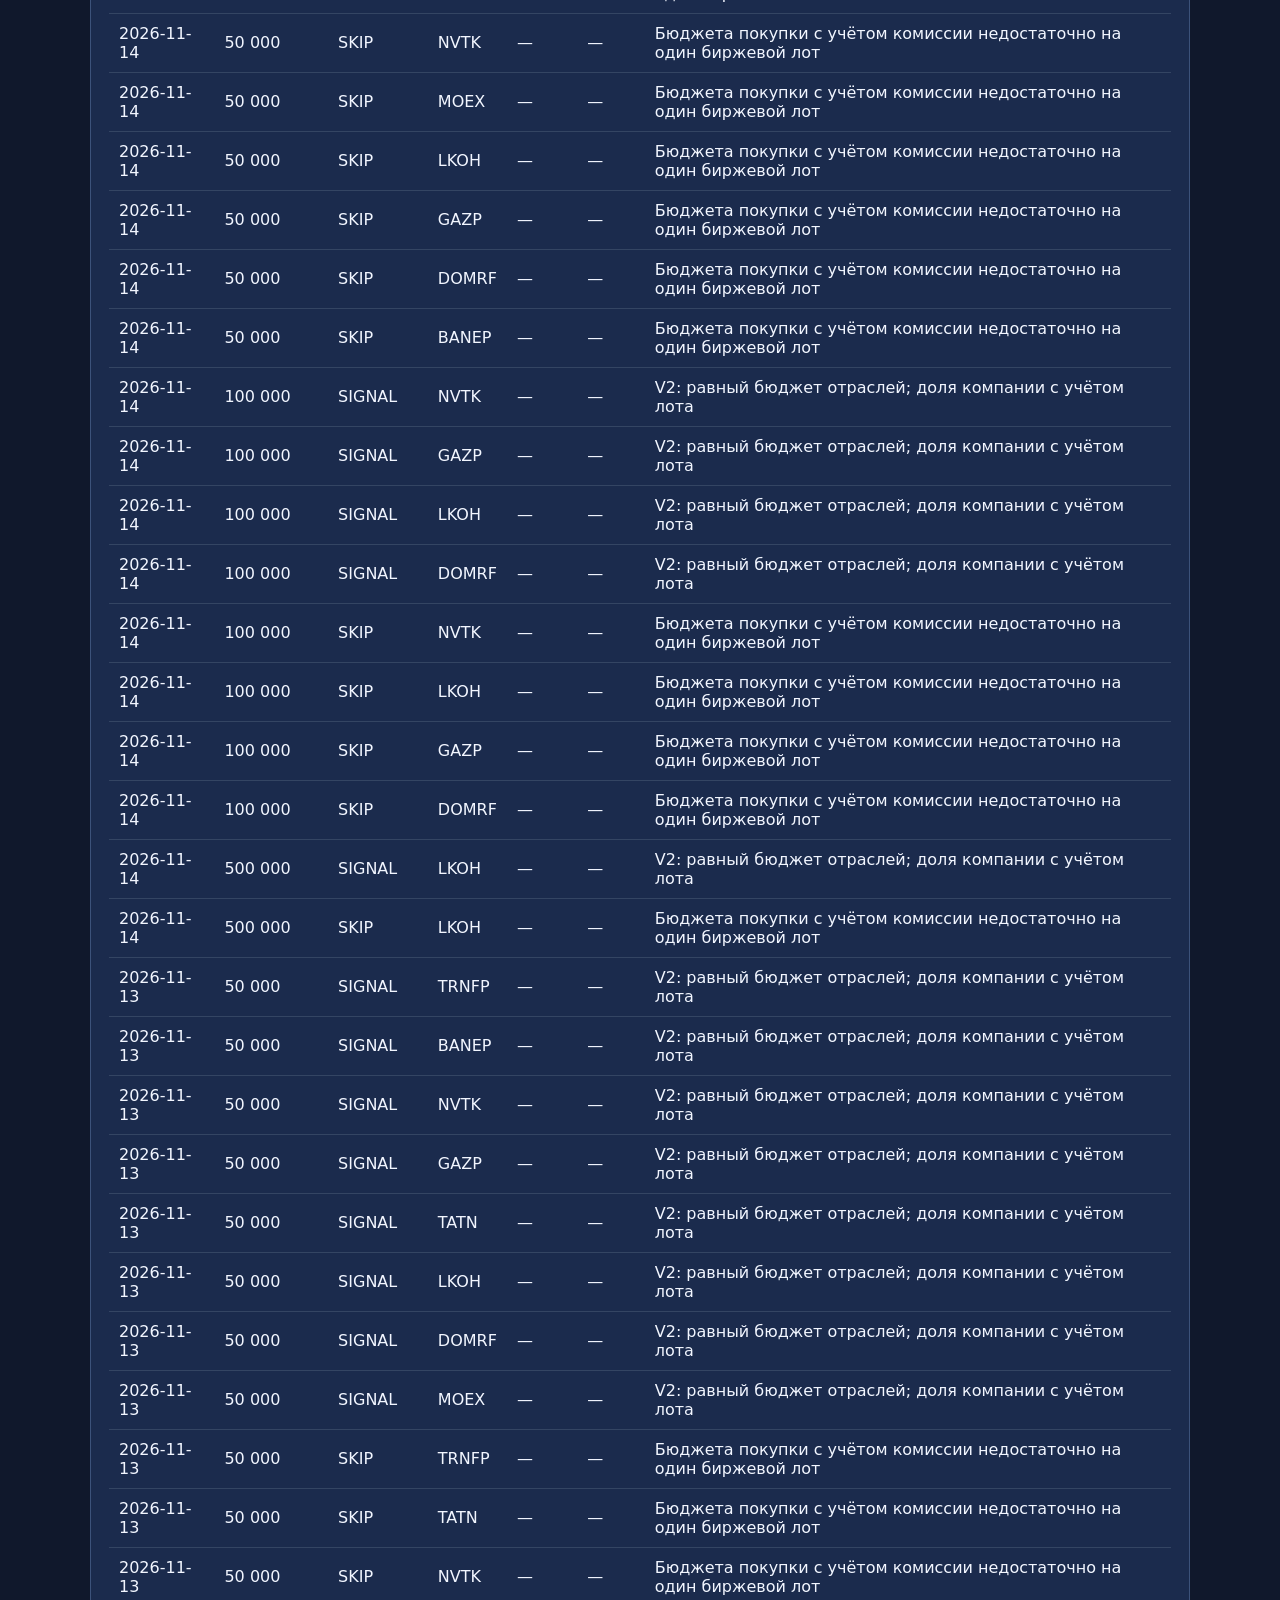
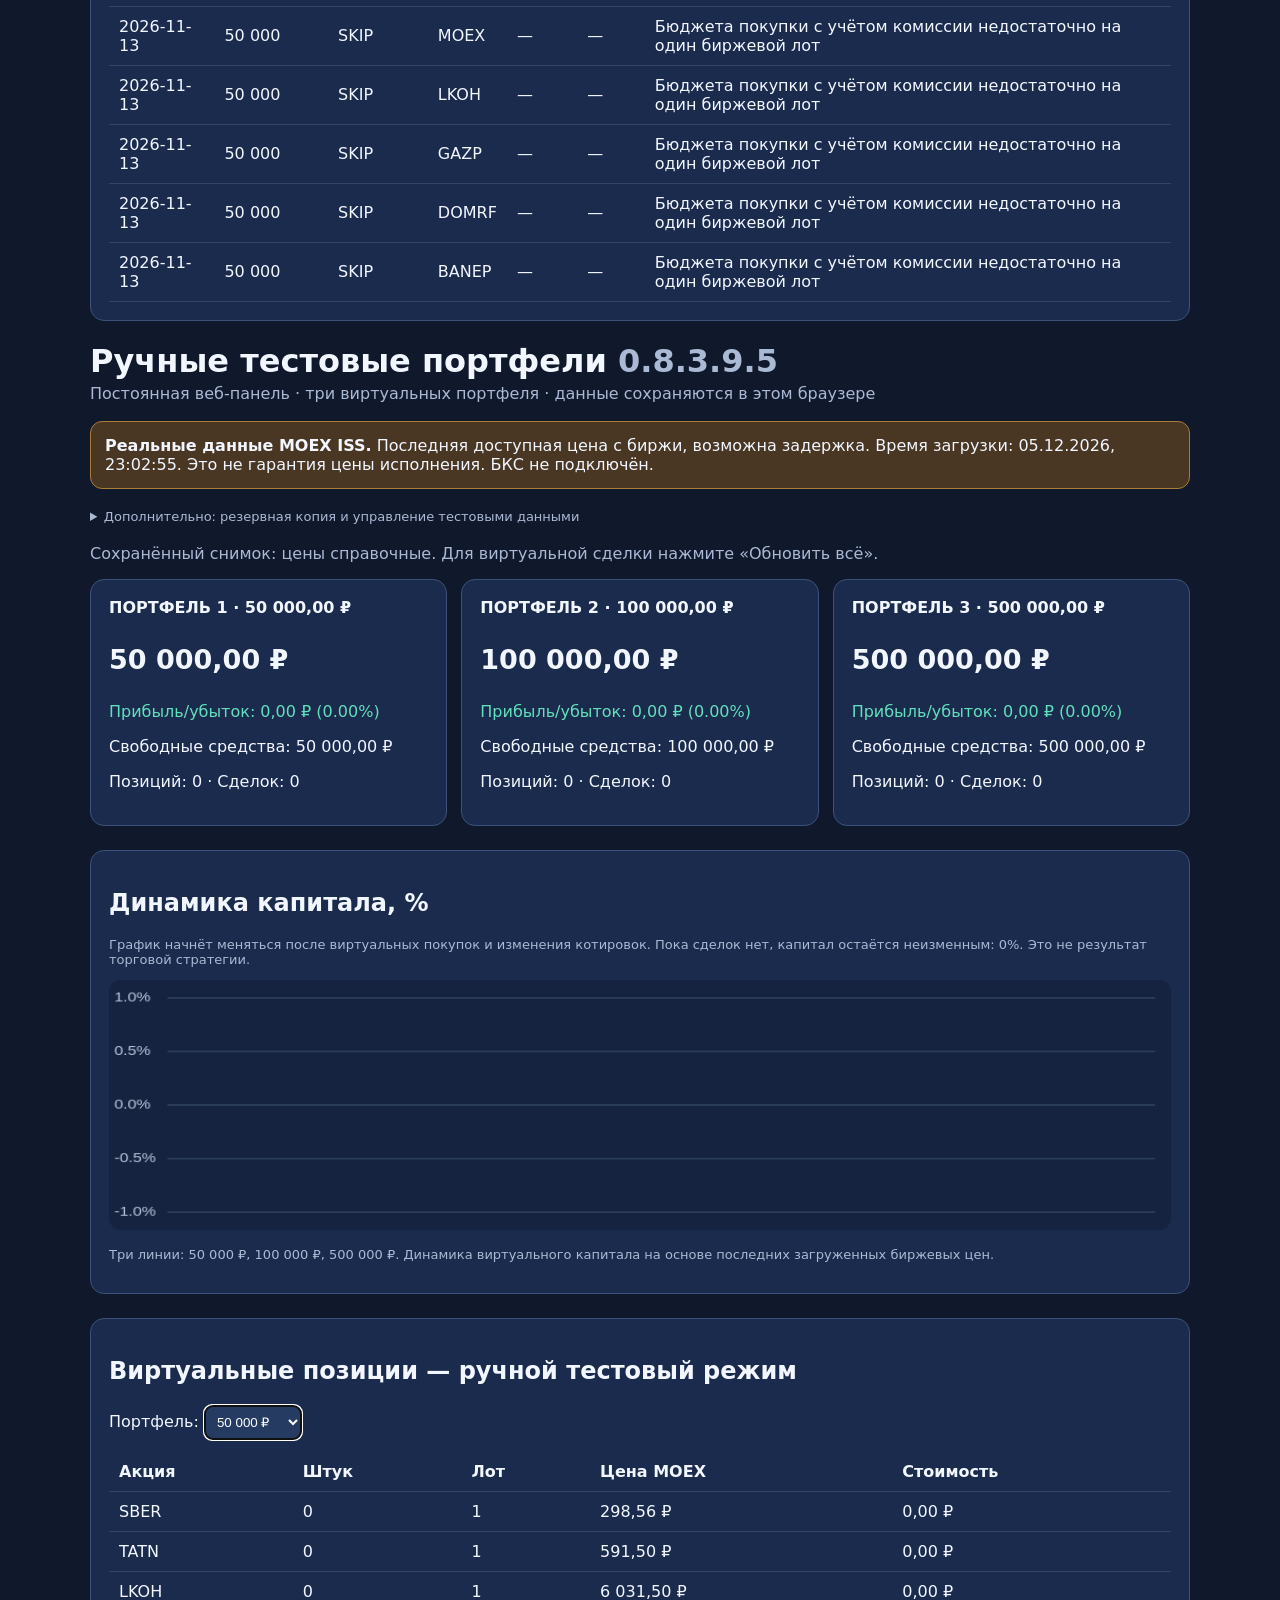
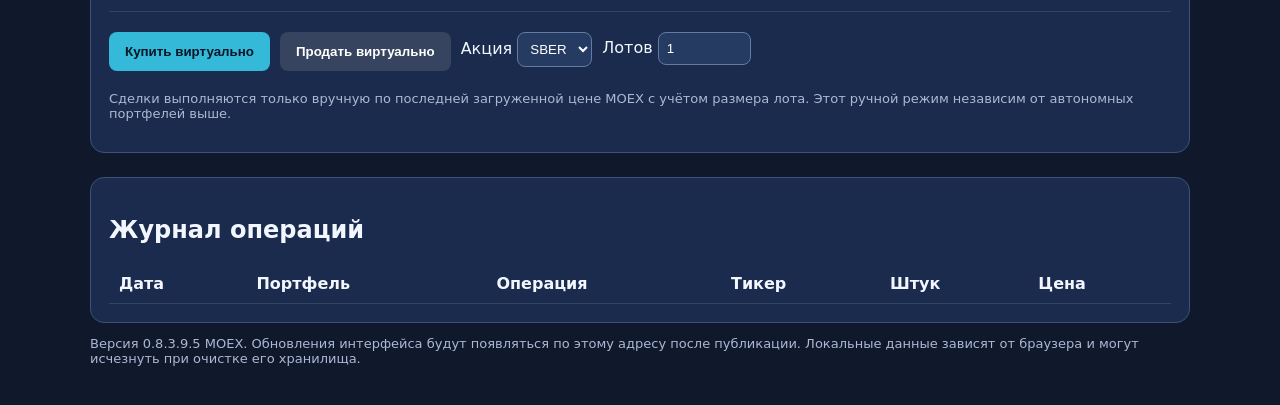
==== commit eb3d0159: "Show position cost and returns; filter purchases and sales" ====
--- a/manual.html
+++ b/manual.html
@@ -1,4 +1,4 @@
-<!doctype html><html lang="ru"><head><meta charset="utf-8"><meta http-equiv="Cache-Control" content="no-cache, no-store, must-revalidate"><meta name="viewport" content="width=device-width,initial-scale=1"><title>PaperBot — виртуальные портфели</title><style>body{margin:0;background:#10182c;color:#f2f6ff;font:16px system-ui,Arial}main{max-width:1100px;margin:auto;padding:26px}h1{margin-bottom:4px}.muted{color:#aab9d4}.warn{background:#493623;border:1px solid #aa7c35;padding:14px;border-radius:12px;margin:18px 0}.controls{display:flex;gap:10px;flex-wrap:wrap;margin:20px 0}button{background:#35b9d8;color:#051727;border:0;border-radius:8px;padding:12px 16px;font-weight:bold;cursor:pointer}button.secondary{background:#36445f;color:white}button.danger{background:#d66c92;color:white}.cards{display:grid;grid-template-columns:repeat(auto-fit,minmax(245px,1fr));gap:14px}.card{background:#1b2b4d;border:1px solid #3c527a;border-radius:14px;padding:18px}.money{font-size:27px;font-weight:800}.up{color:#62e0bd}.down{color:#ff9c9c}table{width:100%;border-collapse:collapse;margin-top:12px}td,th{padding:10px;text-align:left;border-bottom:1px solid #344563}section{margin-top:24px}select{padding:8px;background:#253b61;color:white;border:1px solid #627ba2;border-radius:8px}canvas{width:100%;height:250px;background:#152341;border-radius:12px}.small{font-size:13px}</style></head><body><div id="build-stamp" style="position:fixed;top:12px;right:12px;z-index:9999;background:#0b2944;border:1px solid #51d4f5;color:#e8faff;border-radius:9px;padding:8px 12px;font:600 12px/1.45 system-ui,Arial;box-shadow:0 3px 15px #0007;text-align:right" title="Версия опубликованного файла">PaperBot v0.8.3.9.4<br><span style="font-weight:400;color:#a9dceb">Автономная симуляция · 01.11.2026</span></div><main><div style="padding:12px 0 18px;border-bottom:1px solid #3c527a;margin-bottom:14px"><strong>PaperBot · единая панель</strong><div class="controls" style="margin:12px 0 0"><button type="button" onclick="switchTab('portfolio')">Портфели</button><button type="button" onclick="switchTab('research')">Исследование</button><button type="button" onclick="switchTab('market')">Акции и кризисы</button><button type="button" onclick="switchTab('dividends')">Дивиденды</button></div><div class="muted small">Одна точка входа · версия 0.8.3.9.4. Ручные портфели хранятся в браузере, автономные — в репозитории GitHub.</div></div><section class="card" style="margin:12px 0 20px"><h2 style="margin-top:0">Центр управления</h2><p class="muted small">Обновить всё — запросить MOEX заново. При открытии используется опубликованный серверный снимок. История общая для вкладок; кризисные просадки и рейтинги рассчитываются отдельными командами.</p><div class="controls"><button id="refresh-main" type="button" onclick="refreshCenter('live')" style="min-width:240px">Обновить всё</button></div><div style="margin:10px 0"><progress id="refresh-progress" max="100" value="0" style="width:100%;height:18px"></progress><div id="refresh-count" class="muted small">Ожидание запуска</div></div><p id="refresh-status" class="muted small" role="status">Ожидание обновления. Кризисные рейтинги рассчитываются отдельно по выбранному периоду: это длительная операция.</p><div id="refresh-details" class="muted small"></div></section><section id="dividends-view" class="card" style="display:none"><h2>Дивидендная история</h2><p id="dividend-status">Дождитесь загрузки Центра управления.</p><p class="muted small">Источник: Smart-Lab, таблица выплаченных дивидендов. Это справочная история, не подтверждение фактического зачисления. Даты поступления на счёт неизвестны; в модели используется реестр + 30 календарных дней, до налогов. Отсутствие записей не означает отсутствие выплат. Доходность по дивидендам не является прогнозом.</p><p>Акция <select id="dividend-filter" onchange="renderDividends()"></select> Год реестра <input id="dividend-year" type="number" min="1990" max="2100" placeholder="Все" oninput="renderDividends()" style="width:100px"></p><details><summary>Пробелы в дивидендной истории</summary><p id="dividend-errors" class="small muted"></p></details><div style="overflow:auto"><table><thead><tr><th>Акция</th><th>Охват</th><th>Записей</th><th>На акцию за 365 дней по реестрам</th></tr></thead><tbody id="dividend-summary"></tbody></table></div><p id="dividend-count"></p><div style="overflow:auto"><table><thead><tr><th>Акция</th><th>Период</th><th>Последний день покупки</th><th>Реестр</th><th>На акцию, до налогов</th><th>Дата поступления</th><th>Источник</th></tr></thead><tbody id="dividend-rows"></tbody></table></div></section><div id="legacy-portfolio"><section class="card"><h2>Автономные виртуальные портфели</h2><p id="auto-health" role="status">Загрузка состояния бота…</p><p class="muted small">Работают в GitHub Actions без включённого компьютера. SMA20/60 по 8 акциям; целевая покупка 15% капитала, до 5 позиций; комиссия модели 0,05%, проскальзывание 0,1%. Это исследовательские настройки, не тариф БКС. Нет плеча и коротких продаж. При просадке 15% новые заявки останавливаются, открытые позиции сохраняются. Реальная торговля не подключена.</p><div id="auto-cards" class="cards"></div><p class="muted small">Первый запуск только создаёт сигналы. Существующие ручные сделки ниже не переносятся в автономные портфели. Обновление страницы не исполняет заявки. Пауза и возобновление: запустить workflow вручную с командой pause или resume.</p><a href="https://github.com/pirhavko85-droid/paperbot/actions/workflows/update-data.yml" target="_blank" rel="noopener">Состояние и управление GitHub Actions</a><div style="overflow:auto"><table><thead><tr><th>Сессия</th><th>Портфель</th><th>Событие</th><th>Акция</th><th>Штук</th><th>Цена</th><th>Причина</th></tr></thead><tbody id="auto-ledger"></tbody></table></div></section><h1>Ручные тестовые портфели <span class="muted">0.8.3.9.4</span></h1><div class="muted">Постоянная веб-панель · три виртуальных портфеля · данные сохраняются в этом браузере</div><div class="warn" id="marketWarning"><b>MOEX ISS.</b> Загрузка котировок. Торговые операции только виртуальные; БКС не подключён. Если биржа закрыта, отображается последняя доступная цена.</div><div class="controls"><details style="width:100%"><summary class="muted small" style="cursor:pointer">Дополнительно: резервная копия и управление тестовыми данными</summary><div class="controls"><button class="secondary" onclick="download()">Скачать журнал CSV</button><button class="danger" onclick="reset()">Сбросить портфели</button></div><p class="muted small">CSV — резервная копия журнала операций. Сброс удаляет виртуальные сделки только в этом браузере.</p></details></div><p id="status" class="muted"></p><div id="cards" class="cards"></div><section class="card"><h2>Динамика капитала, %</h2><p class="muted small">График начнёт меняться после виртуальных покупок и изменения котировок. Пока сделок нет, капитал остаётся неизменным: 0%. Это не результат торговой стратегии.</p><canvas id="chart" width="1000" height="280"></canvas><p class="small muted">Три линии: 50 000 ₽, 100 000 ₽, 500 000 ₽. Динамика виртуального капитала на основе последних загруженных биржевых цен.</p></section><section class="card"><h2>Виртуальные позиции — ручной тестовый режим</h2><label>Портфель: <select id="portfolio" onchange="render()"><option value="0">50 000 ₽</option><option value="1">100 000 ₽</option><option value="2">500 000 ₽</option></select></label><div id="positions"></div><div class="controls"><button onclick="trade('buy')">Купить виртуально</button><button class="secondary" onclick="trade('sell')">Продать виртуально</button><label>Акция <select id="ticker"><option>SBER</option><option>TATN</option><option>LKOH</option></select></label><label>Лотов <input id="lots" type="number" min="1" step="1" value="1" style="width:75px;padding:8px;background:#253b61;color:white;border:1px solid #627ba2;border-radius:8px"></label></div><p class="small muted">Сделки выполняются только вручную по последней загруженной цене MOEX с учётом размера лота. Этот ручной режим независим от автономных портфелей выше.</p></section><section class="card"><h2>Журнал операций</h2><div id="trades"></div></section><p class="muted small">Версия 0.8.3.9.4 MOEX. Обновления интерфейса будут появляться по этому адресу после публикации. Локальные данные зависят от браузера и могут исчезнуть при очистке его хранилища.</p></div><section id="unified-view" style="display:none"><h2 id="unified-title"></h2><p id="unified-note" class="muted"></p></section></main><script src="config.js?v=08394"></script><script src="data.js?v=08394"></script><script>
+<!doctype html><html lang="ru"><head><meta charset="utf-8"><meta http-equiv="Cache-Control" content="no-cache, no-store, must-revalidate"><meta name="viewport" content="width=device-width,initial-scale=1"><title>PaperBot — виртуальные портфели</title><style>body{margin:0;background:#10182c;color:#f2f6ff;font:16px system-ui,Arial}main{max-width:1100px;margin:auto;padding:26px}h1{margin-bottom:4px}.muted{color:#aab9d4}.warn{background:#493623;border:1px solid #aa7c35;padding:14px;border-radius:12px;margin:18px 0}.controls{display:flex;gap:10px;flex-wrap:wrap;margin:20px 0}button{background:#35b9d8;color:#051727;border:0;border-radius:8px;padding:12px 16px;font-weight:bold;cursor:pointer}button.secondary{background:#36445f;color:white}button.danger{background:#d66c92;color:white}.cards{display:grid;grid-template-columns:repeat(auto-fit,minmax(245px,1fr));gap:14px}.card{background:#1b2b4d;border:1px solid #3c527a;border-radius:14px;padding:18px}.money{font-size:27px;font-weight:800}.up{color:#62e0bd}.down{color:#ff9c9c}table{width:100%;border-collapse:collapse;margin-top:12px}td,th{padding:10px;text-align:left;border-bottom:1px solid #344563}section{margin-top:24px}select{padding:8px;background:#253b61;color:white;border:1px solid #627ba2;border-radius:8px}canvas{width:100%;height:250px;background:#152341;border-radius:12px}.small{font-size:13px}</style></head><body><div id="build-stamp" style="position:fixed;top:12px;right:12px;z-index:9999;background:#0b2944;border:1px solid #51d4f5;color:#e8faff;border-radius:9px;padding:8px 12px;font:600 12px/1.45 system-ui,Arial;box-shadow:0 3px 15px #0007;text-align:right" title="Версия опубликованного файла">PaperBot v0.8.3.9.5<br><span style="font-weight:400;color:#a9dceb">Автономная симуляция · 01.11.2026</span></div><main><div style="padding:12px 0 18px;border-bottom:1px solid #3c527a;margin-bottom:14px"><strong>PaperBot · единая панель</strong><div class="controls" style="margin:12px 0 0"><button type="button" onclick="switchTab('portfolio')">Портфели</button><button type="button" onclick="switchTab('research')">Исследование</button><button type="button" onclick="switchTab('market')">Акции и кризисы</button><button type="button" onclick="switchTab('dividends')">Дивиденды</button></div><div class="muted small">Одна точка входа · версия 0.8.3.9.5. Ручные портфели хранятся в браузере, автономные — в репозитории GitHub.</div></div><section class="card" style="margin:12px 0 20px"><h2 style="margin-top:0">Центр управления</h2><p class="muted small">Обновить всё — запросить MOEX заново. При открытии используется опубликованный серверный снимок. История общая для вкладок; кризисные просадки и рейтинги рассчитываются отдельными командами.</p><div class="controls"><button id="refresh-main" type="button" onclick="refreshCenter('live')" style="min-width:240px">Обновить всё</button></div><div style="margin:10px 0"><progress id="refresh-progress" max="100" value="0" style="width:100%;height:18px"></progress><div id="refresh-count" class="muted small">Ожидание запуска</div></div><p id="refresh-status" class="muted small" role="status">Ожидание обновления. Кризисные рейтинги рассчитываются отдельно по выбранному периоду: это длительная операция.</p><div id="refresh-details" class="muted small"></div></section><section id="dividends-view" class="card" style="display:none"><h2>Дивидендная история</h2><p id="dividend-status">Дождитесь загрузки Центра управления.</p><p class="muted small">Источник: Smart-Lab, таблица выплаченных дивидендов. Это справочная история, не подтверждение фактического зачисления. Даты поступления на счёт неизвестны; в модели используется реестр + 30 календарных дней, до налогов. Отсутствие записей не означает отсутствие выплат. Доходность по дивидендам не является прогнозом.</p><p>Акция <select id="dividend-filter" onchange="renderDividends()"></select> Год реестра <input id="dividend-year" type="number" min="1990" max="2100" placeholder="Все" oninput="renderDividends()" style="width:100px"></p><details><summary>Пробелы в дивидендной истории</summary><p id="dividend-errors" class="small muted"></p></details><div style="overflow:auto"><table><thead><tr><th>Акция</th><th>Охват</th><th>Записей</th><th>На акцию за 365 дней по реестрам</th></tr></thead><tbody id="dividend-summary"></tbody></table></div><p id="dividend-count"></p><div style="overflow:auto"><table><thead><tr><th>Акция</th><th>Период</th><th>Последний день покупки</th><th>Реестр</th><th>На акцию, до налогов</th><th>Дата поступления</th><th>Источник</th></tr></thead><tbody id="dividend-rows"></tbody></table></div></section><div id="legacy-portfolio"><section class="card"><h2>Автономные виртуальные портфели</h2><p id="auto-health" role="status">Загрузка состояния бота…</p><p class="muted small">Работают в GitHub Actions без включённого компьютера. SMA20/60 по 8 акциям; целевая покупка 15% капитала, до 5 позиций; комиссия модели 0,05%, проскальзывание 0,1%. Это исследовательские настройки, не тариф БКС. Нет плеча и коротких продаж. При просадке 15% новые заявки останавливаются, открытые позиции сохраняются. Реальная торговля не подключена.</p><div id="auto-cards" class="cards"></div><p class="muted small">Первый запуск только создаёт сигналы. Существующие ручные сделки ниже не переносятся в автономные портфели. Обновление страницы не исполняет заявки. Пауза и возобновление: запустить workflow вручную с командой pause или resume.</p><a href="https://github.com/pirhavko85-droid/paperbot/actions/workflows/update-data.yml" target="_blank" rel="noopener">Состояние и управление GitHub Actions</a><div style="overflow:auto"><table><thead><tr><th>Сессия</th><th>Портфель</th><th>Событие</th><th>Акция</th><th>Штук</th><th>Цена</th><th>Причина</th></tr></thead><tbody id="auto-ledger"></tbody></table></div></section><h1>Ручные тестовые портфели <span class="muted">0.8.3.9.5</span></h1><div class="muted">Постоянная веб-панель · три виртуальных портфеля · данные сохраняются в этом браузере</div><div class="warn" id="marketWarning"><b>MOEX ISS.</b> Загрузка котировок. Торговые операции только виртуальные; БКС не подключён. Если биржа закрыта, отображается последняя доступная цена.</div><div class="controls"><details style="width:100%"><summary class="muted small" style="cursor:pointer">Дополнительно: резервная копия и управление тестовыми данными</summary><div class="controls"><button class="secondary" onclick="download()">Скачать журнал CSV</button><button class="danger" onclick="reset()">Сбросить портфели</button></div><p class="muted small">CSV — резервная копия журнала операций. Сброс удаляет виртуальные сделки только в этом браузере.</p></details></div><p id="status" class="muted"></p><div id="cards" class="cards"></div><section class="card"><h2>Динамика капитала, %</h2><p class="muted small">График начнёт меняться после виртуальных покупок и изменения котировок. Пока сделок нет, капитал остаётся неизменным: 0%. Это не результат торговой стратегии.</p><canvas id="chart" width="1000" height="280"></canvas><p class="small muted">Три линии: 50 000 ₽, 100 000 ₽, 500 000 ₽. Динамика виртуального капитала на основе последних загруженных биржевых цен.</p></section><section class="card"><h2>Виртуальные позиции — ручной тестовый режим</h2><label>Портфель: <select id="portfolio" onchange="render()"><option value="0">50 000 ₽</option><option value="1">100 000 ₽</option><option value="2">500 000 ₽</option></select></label><div id="positions"></div><div class="controls"><button onclick="trade('buy')">Купить виртуально</button><button class="secondary" onclick="trade('sell')">Продать виртуально</button><label>Акция <select id="ticker"><option>SBER</option><option>TATN</option><option>LKOH</option></select></label><label>Лотов <input id="lots" type="number" min="1" step="1" value="1" style="width:75px;padding:8px;background:#253b61;color:white;border:1px solid #627ba2;border-radius:8px"></label></div><p class="small muted">Сделки выполняются только вручную по последней загруженной цене MOEX с учётом размера лота. Этот ручной режим независим от автономных портфелей выше.</p></section><section class="card"><h2>Журнал операций</h2><div id="trades"></div></section><p class="muted small">Версия 0.8.3.9.5 MOEX. Обновления интерфейса будут появляться по этому адресу после публикации. Локальные данные зависят от браузера и могут исчезнуть при очистке его хранилища.</p></div><section id="unified-view" style="display:none"><h2 id="unified-title"></h2><p id="unified-note" class="muted"></p></section></main><script src="config.js?v=08395"></script><script src="data.js?v=08395"></script><script>
 const KEY='paperbot_moex_v05',starts=[50000,100000,500000],symbols=['SBER','TATN','LKOH'];
 let s;try{s=JSON.parse(localStorage.getItem(KEY))}catch(e){}
 if(!s||!Array.isArray(s.p)||s.p.length!==3)s={prices:[null,null,null],lots:[1,1,1],asof:null,p:starts.map(v=>({cash:v,qty:[0,0,0],history:[v],trades:[]}))};
@@ -49,4 +49,4 @@
 }
 function draw(){const c=document.getElementById('chart'),ctx=c.getContext('2d'),w=c.width,h=c.height;ctx.clearRect(0,0,w,h);const all=s.p.flatMap((p,i)=>p.history.map(v=>(v/starts[i]-1)*100));let lo=Math.min(-1,...all),hi=Math.max(1,...all);if(hi===lo)hi++;ctx.strokeStyle='#425574';ctx.lineWidth=1;for(let j=0;j<5;j++){const y=20+(h-40)*j/4;ctx.beginPath();ctx.moveTo(55,y);ctx.lineTo(w-15,y);ctx.stroke();ctx.fillStyle='#bdc9df';ctx.font='15px sans-serif';ctx.fillText((hi-(hi-lo)*j/4).toFixed(1)+'%',5,y+4)}['#4fd5f2','#72e2ac','#ffbe6e'].forEach((color,i)=>{const a=s.p[i].history;ctx.strokeStyle=color;ctx.lineWidth=3;ctx.beginPath();a.forEach((v,j)=>{let x=55+(w-75)*j/Math.max(1,a.length-1),y=20+(h-40)*(hi-(v/starts[i]-1)*100)/(hi-lo);j?ctx.lineTo(x,y):ctx.moveTo(x,y)});ctx.stroke()})}
 function download(){const rows=[['date','portfolio_rub','side','ticker','qty','price_rub']];s.p.forEach((p,i)=>p.trades.forEach(t=>rows.push([t.date,starts[i],t.type,t.ticker,t.qty,t.price.toFixed(2)])));const csv='\ufeff'+rows.map(a=>a.join(';')).join('\r\n'),blob=new Blob([csv],{type:'text/csv;charset=utf-8'}),a=document.createElement('a');a.href=URL.createObjectURL(blob);a.download='paperbot_moex_trades.csv';a.click();setTimeout(()=>URL.revokeObjectURL(a.href),1000)}
-</script><script src="dividends-core.js?v=08394"></script><script src="dividends-ui.js?v=08394"></script><script src="center.js?v=08394"></script></body></html>+</script><script src="dividends-core.js?v=08395"></script><script src="dividends-ui.js?v=08395"></script><script src="center.js?v=08395"></script></body></html>
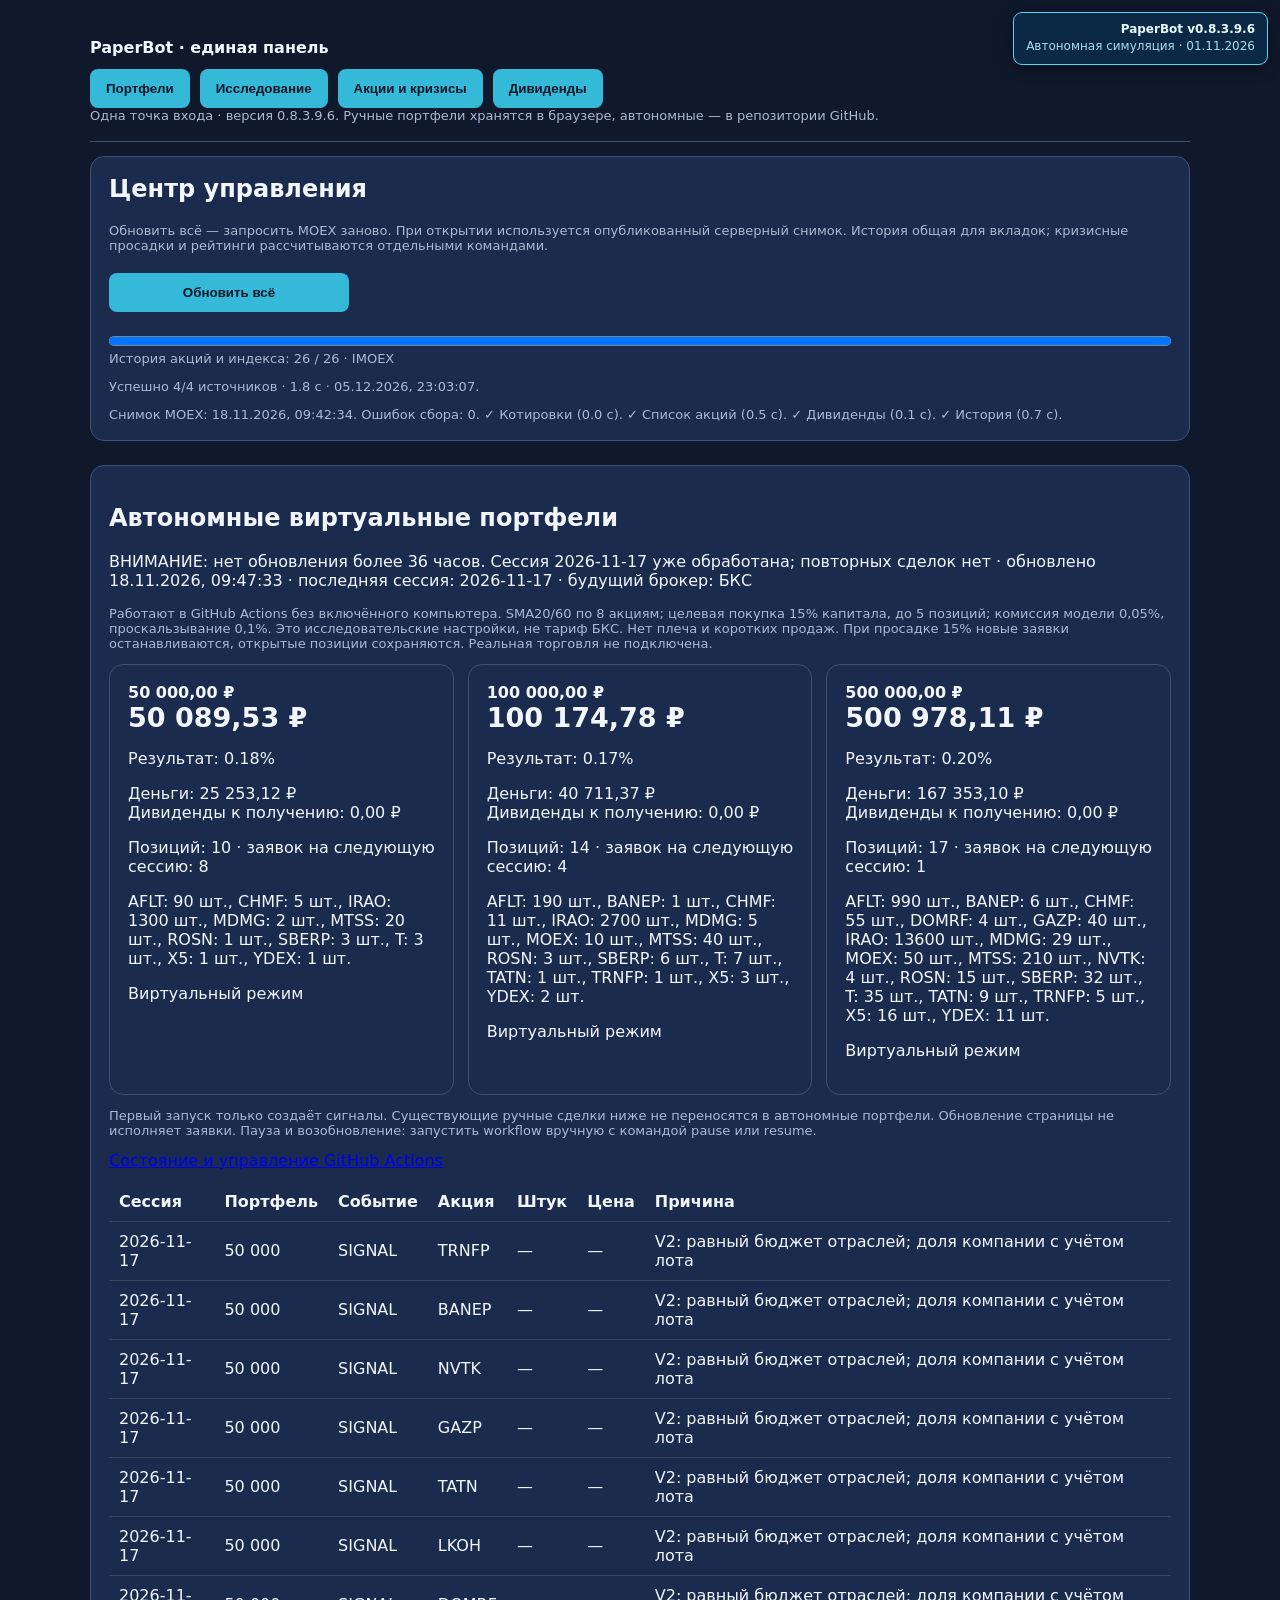
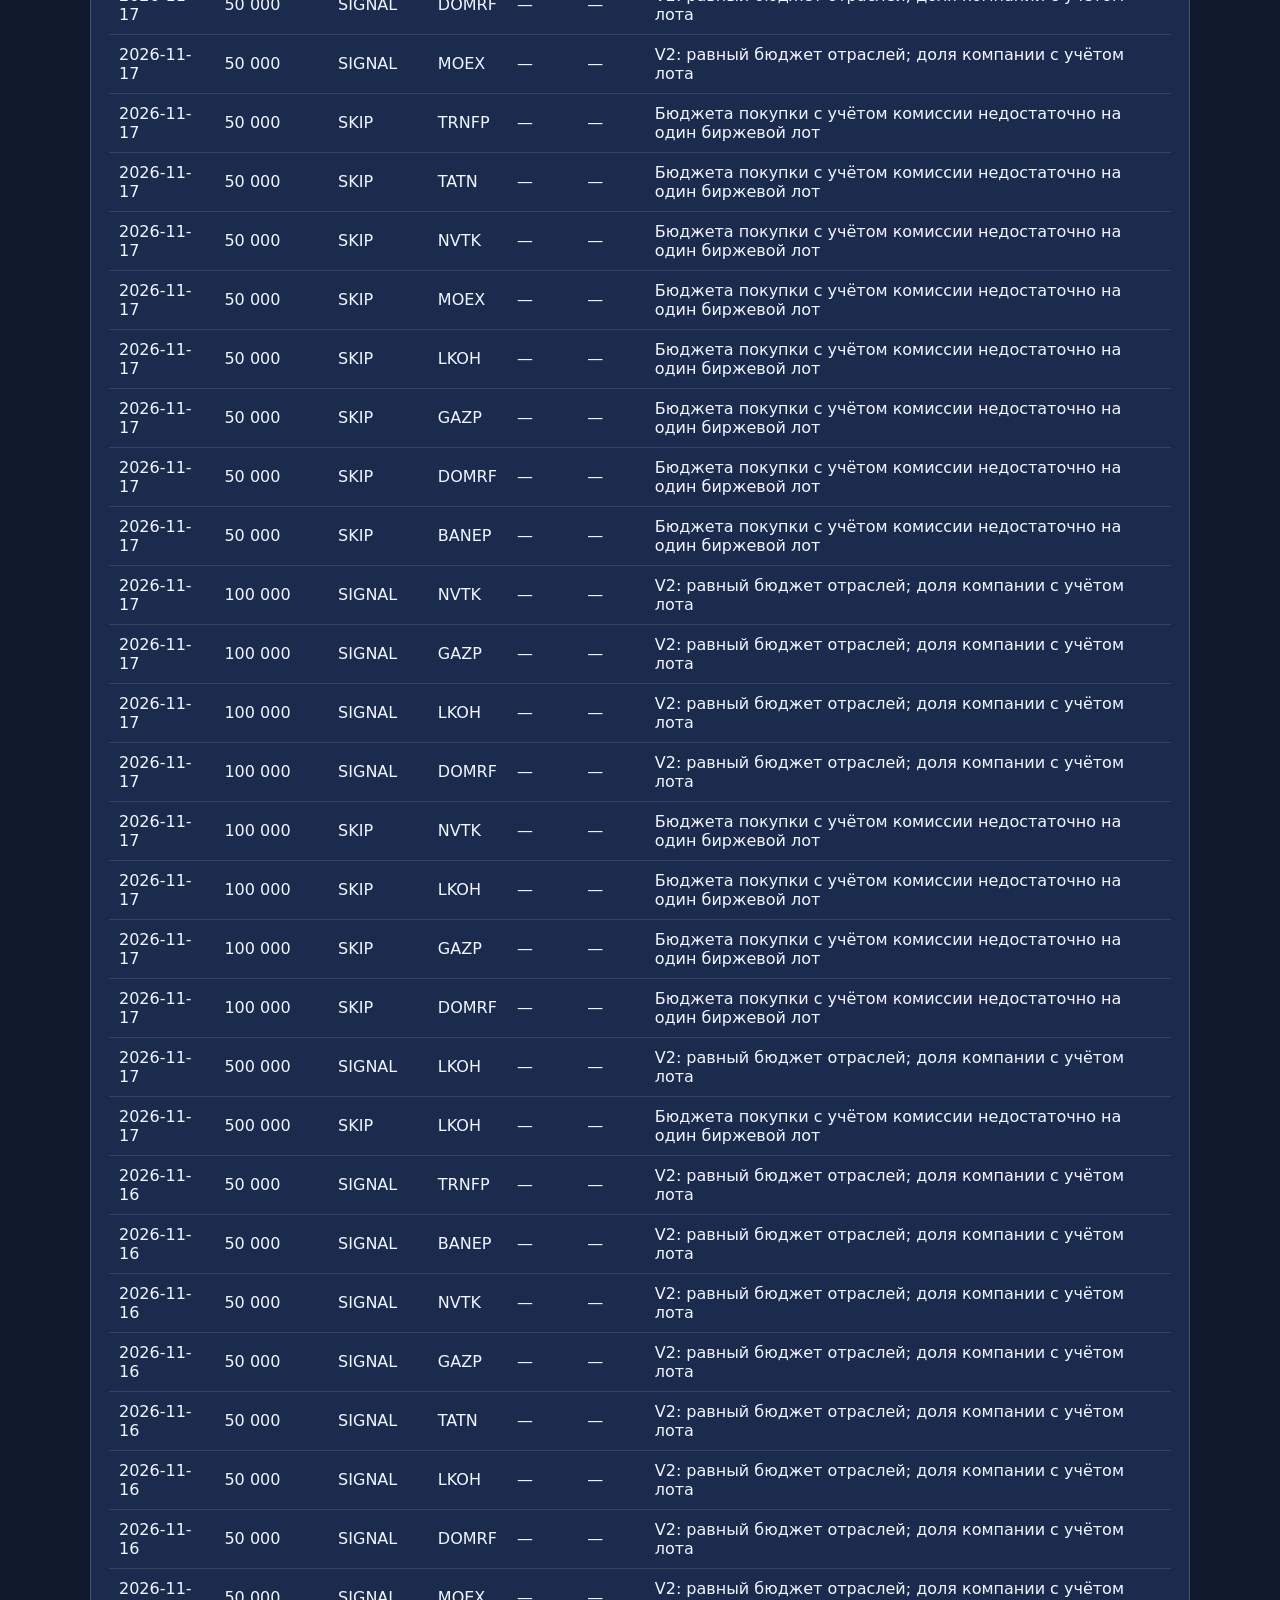
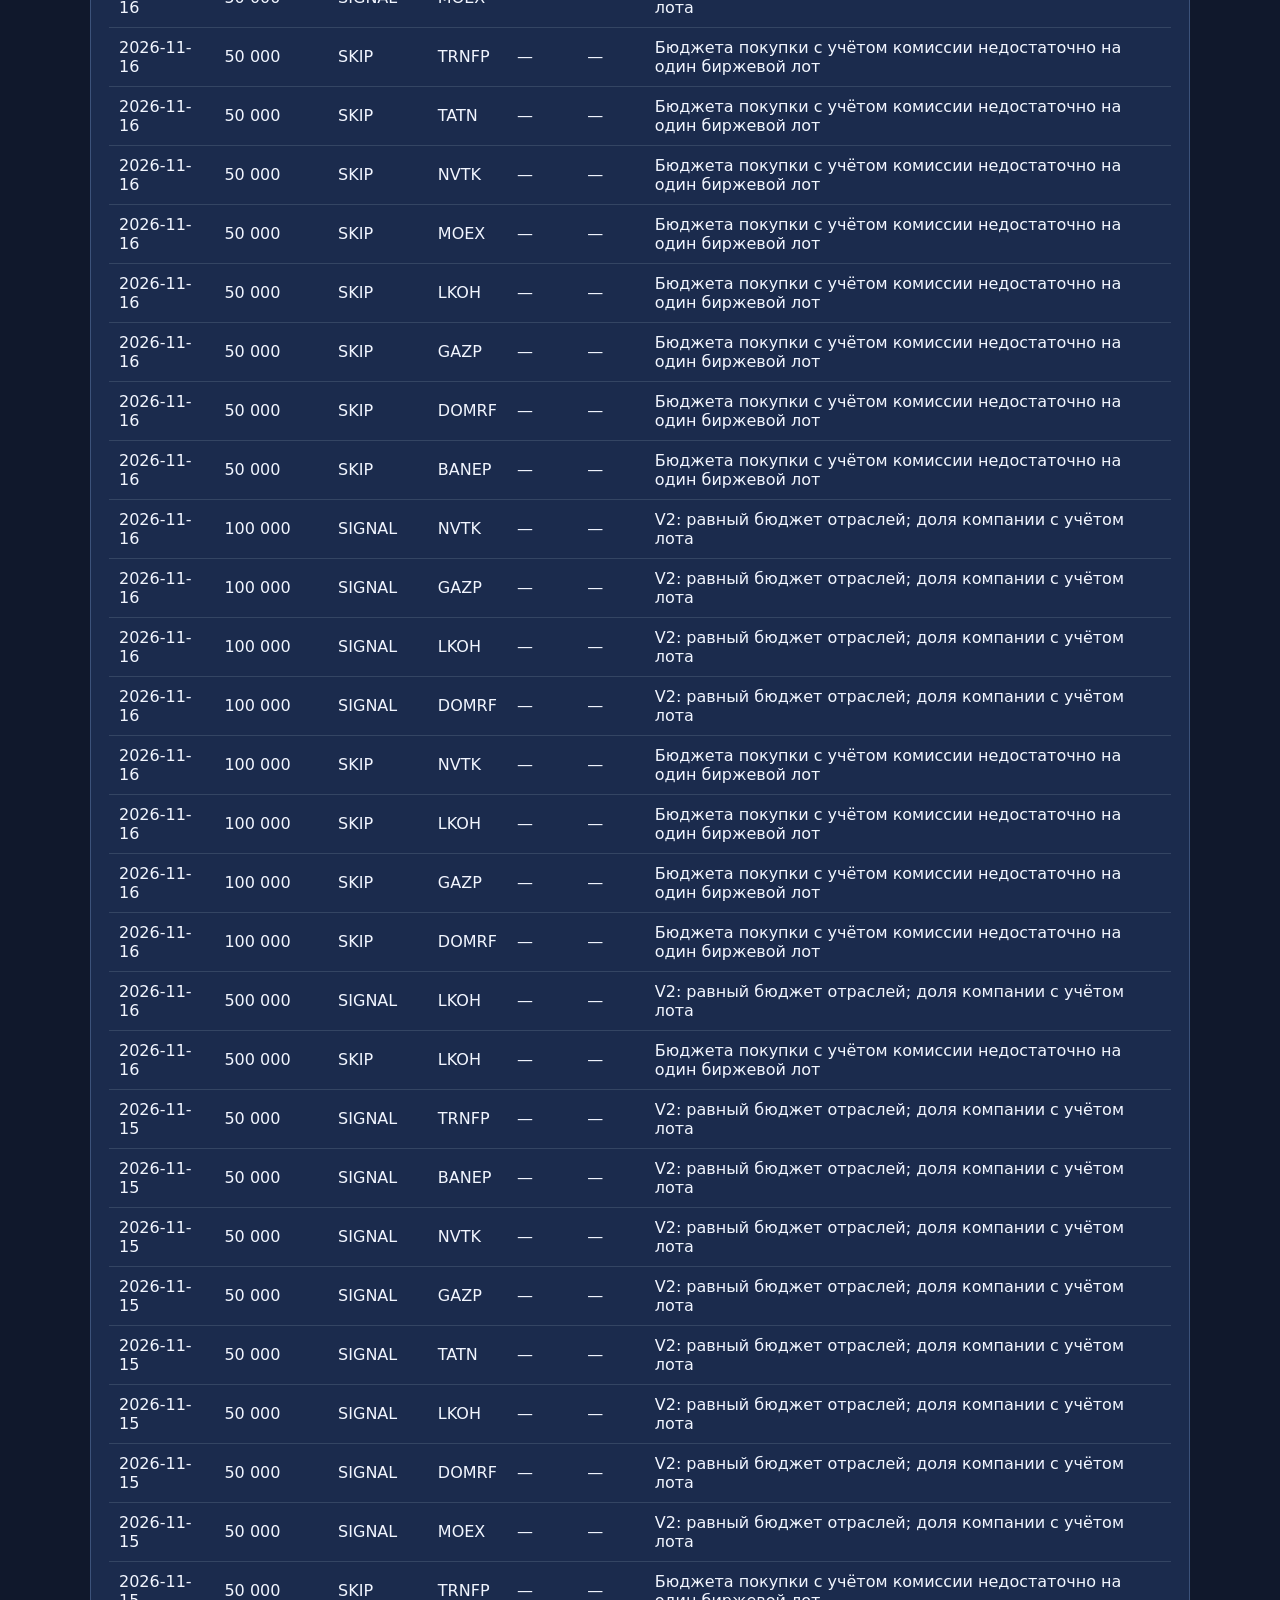
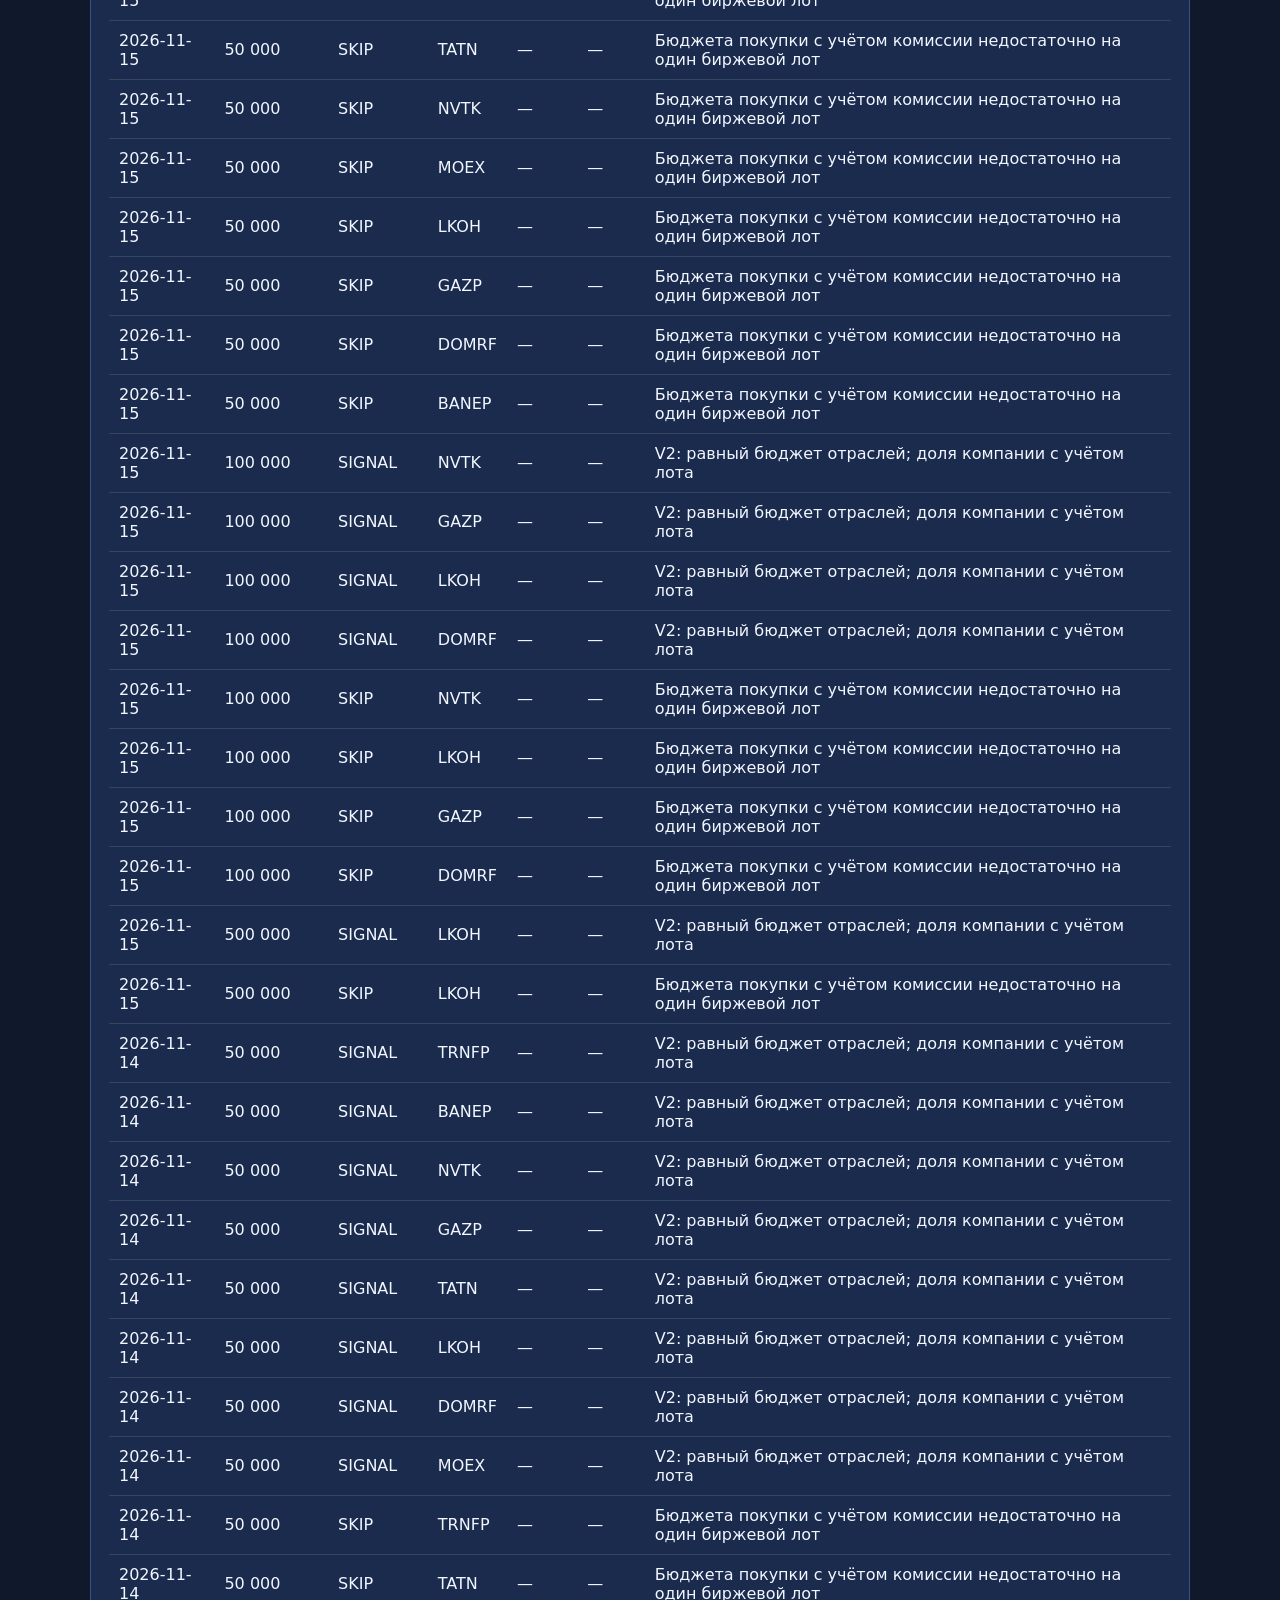
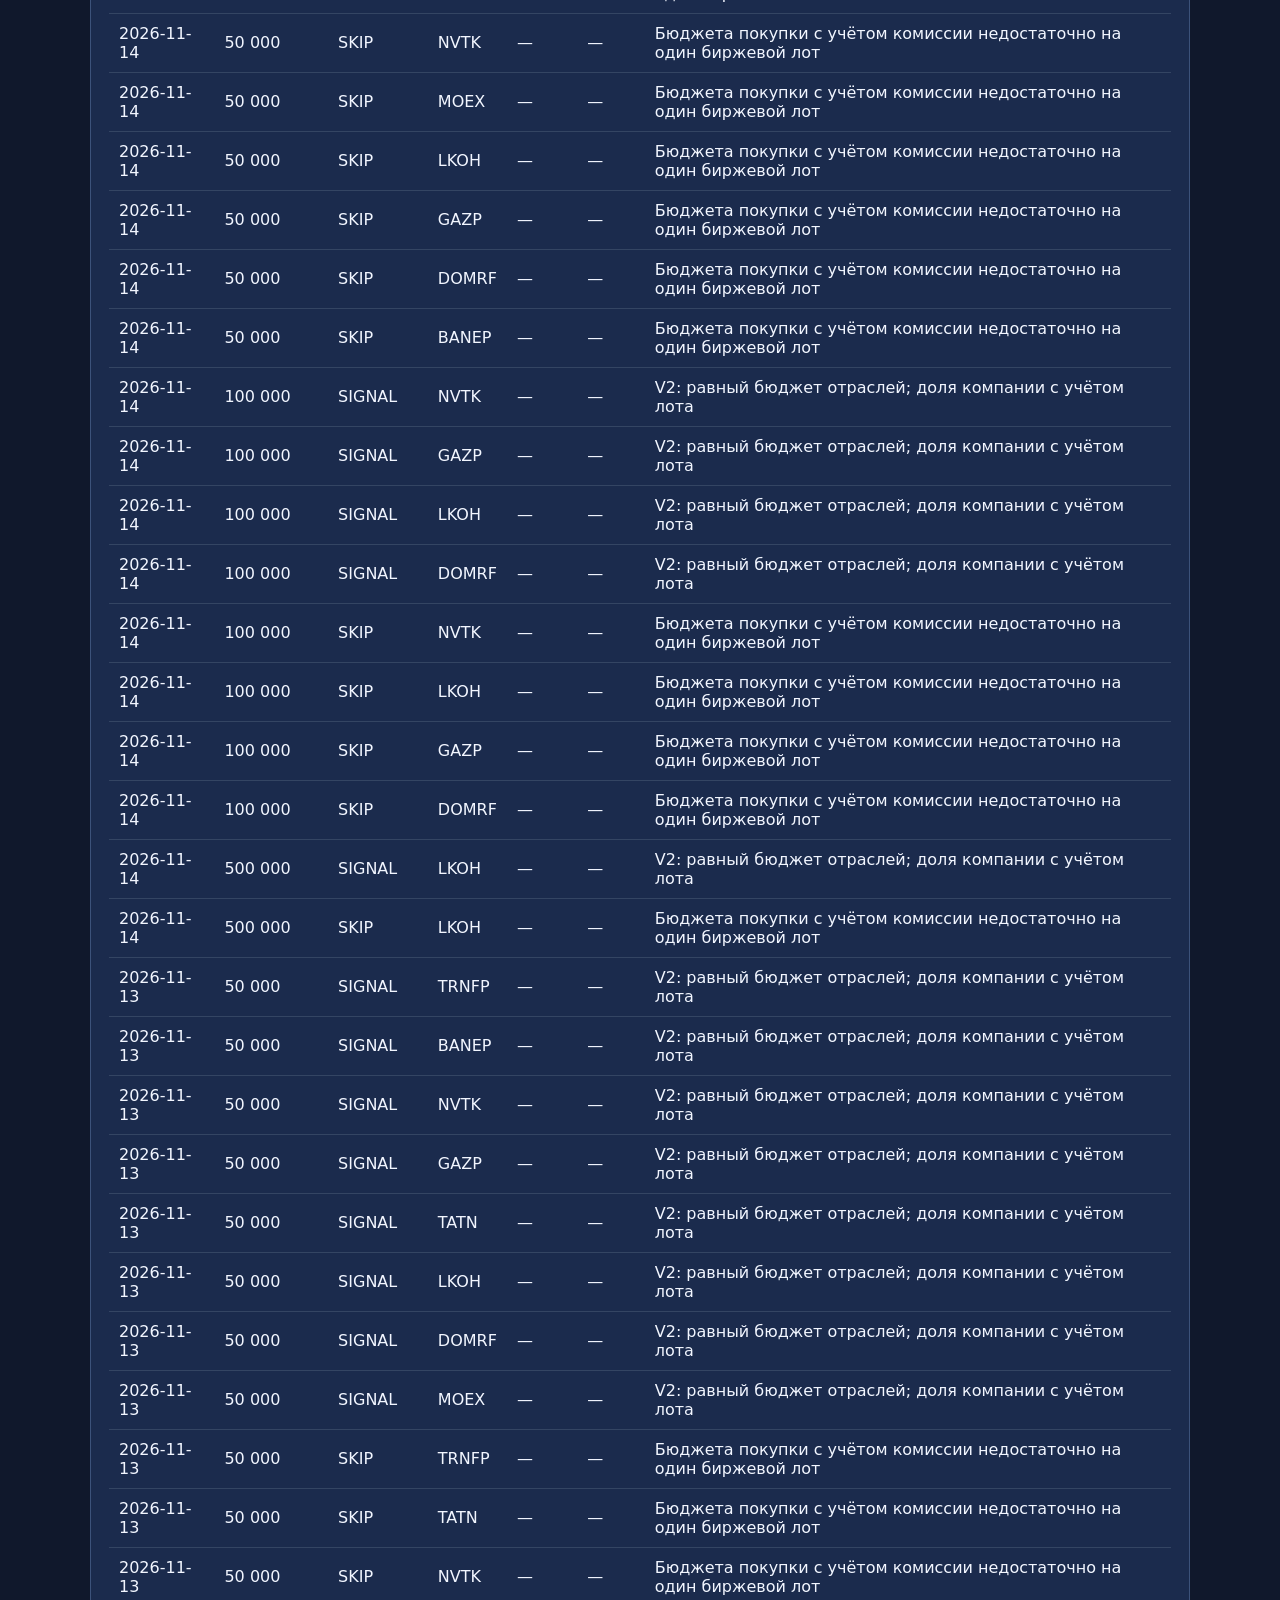
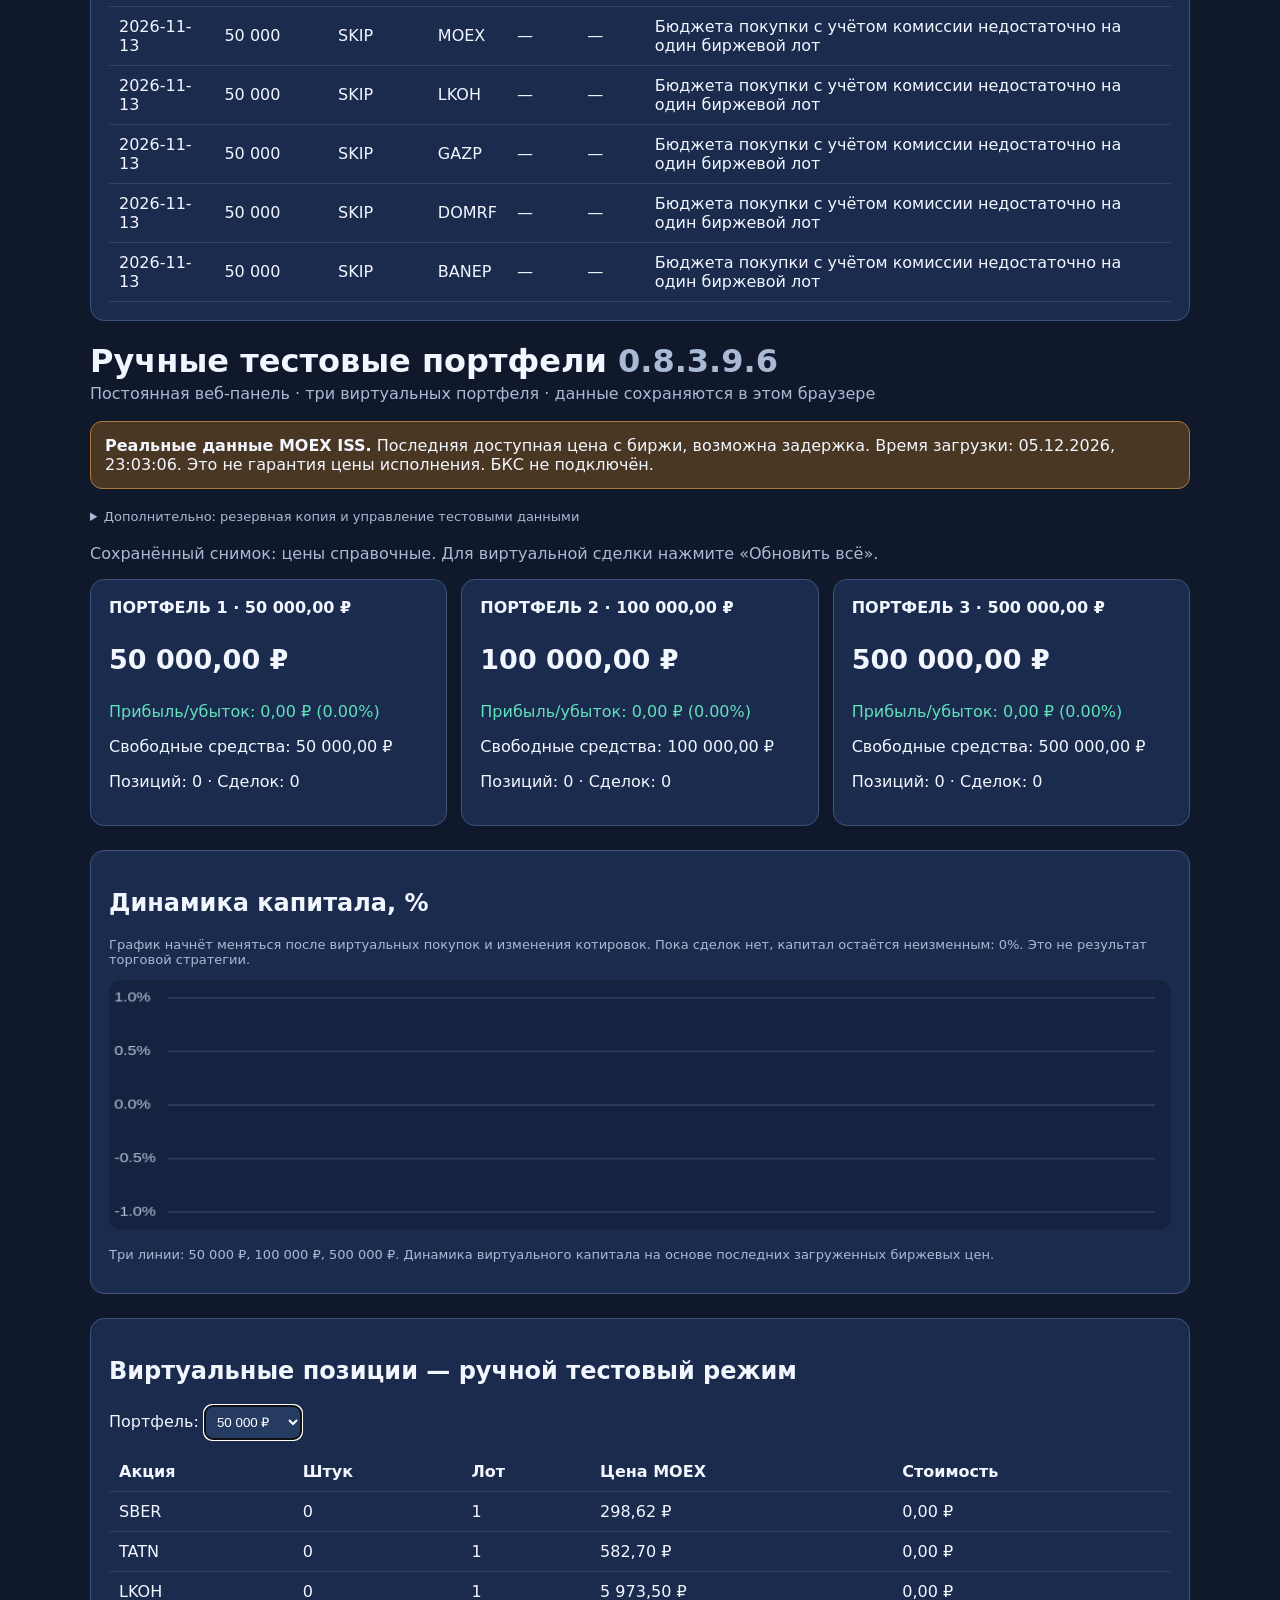
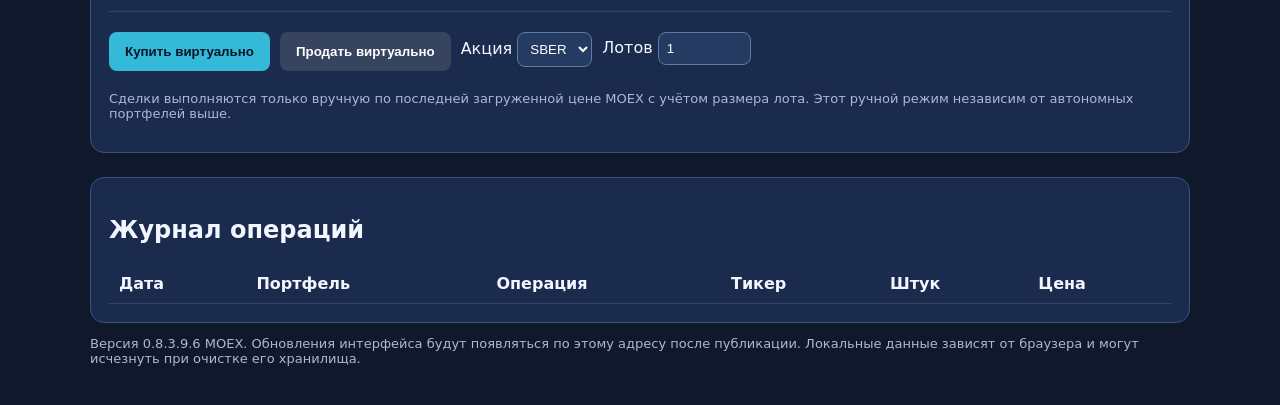
==== commit b477536f: "Compact position facts and highlight price returns" ====
--- a/manual.html
+++ b/manual.html
@@ -1,4 +1,4 @@
-<!doctype html><html lang="ru"><head><meta charset="utf-8"><meta http-equiv="Cache-Control" content="no-cache, no-store, must-revalidate"><meta name="viewport" content="width=device-width,initial-scale=1"><title>PaperBot — виртуальные портфели</title><style>body{margin:0;background:#10182c;color:#f2f6ff;font:16px system-ui,Arial}main{max-width:1100px;margin:auto;padding:26px}h1{margin-bottom:4px}.muted{color:#aab9d4}.warn{background:#493623;border:1px solid #aa7c35;padding:14px;border-radius:12px;margin:18px 0}.controls{display:flex;gap:10px;flex-wrap:wrap;margin:20px 0}button{background:#35b9d8;color:#051727;border:0;border-radius:8px;padding:12px 16px;font-weight:bold;cursor:pointer}button.secondary{background:#36445f;color:white}button.danger{background:#d66c92;color:white}.cards{display:grid;grid-template-columns:repeat(auto-fit,minmax(245px,1fr));gap:14px}.card{background:#1b2b4d;border:1px solid #3c527a;border-radius:14px;padding:18px}.money{font-size:27px;font-weight:800}.up{color:#62e0bd}.down{color:#ff9c9c}table{width:100%;border-collapse:collapse;margin-top:12px}td,th{padding:10px;text-align:left;border-bottom:1px solid #344563}section{margin-top:24px}select{padding:8px;background:#253b61;color:white;border:1px solid #627ba2;border-radius:8px}canvas{width:100%;height:250px;background:#152341;border-radius:12px}.small{font-size:13px}</style></head><body><div id="build-stamp" style="position:fixed;top:12px;right:12px;z-index:9999;background:#0b2944;border:1px solid #51d4f5;color:#e8faff;border-radius:9px;padding:8px 12px;font:600 12px/1.45 system-ui,Arial;box-shadow:0 3px 15px #0007;text-align:right" title="Версия опубликованного файла">PaperBot v0.8.3.9.5<br><span style="font-weight:400;color:#a9dceb">Автономная симуляция · 01.11.2026</span></div><main><div style="padding:12px 0 18px;border-bottom:1px solid #3c527a;margin-bottom:14px"><strong>PaperBot · единая панель</strong><div class="controls" style="margin:12px 0 0"><button type="button" onclick="switchTab('portfolio')">Портфели</button><button type="button" onclick="switchTab('research')">Исследование</button><button type="button" onclick="switchTab('market')">Акции и кризисы</button><button type="button" onclick="switchTab('dividends')">Дивиденды</button></div><div class="muted small">Одна точка входа · версия 0.8.3.9.5. Ручные портфели хранятся в браузере, автономные — в репозитории GitHub.</div></div><section class="card" style="margin:12px 0 20px"><h2 style="margin-top:0">Центр управления</h2><p class="muted small">Обновить всё — запросить MOEX заново. При открытии используется опубликованный серверный снимок. История общая для вкладок; кризисные просадки и рейтинги рассчитываются отдельными командами.</p><div class="controls"><button id="refresh-main" type="button" onclick="refreshCenter('live')" style="min-width:240px">Обновить всё</button></div><div style="margin:10px 0"><progress id="refresh-progress" max="100" value="0" style="width:100%;height:18px"></progress><div id="refresh-count" class="muted small">Ожидание запуска</div></div><p id="refresh-status" class="muted small" role="status">Ожидание обновления. Кризисные рейтинги рассчитываются отдельно по выбранному периоду: это длительная операция.</p><div id="refresh-details" class="muted small"></div></section><section id="dividends-view" class="card" style="display:none"><h2>Дивидендная история</h2><p id="dividend-status">Дождитесь загрузки Центра управления.</p><p class="muted small">Источник: Smart-Lab, таблица выплаченных дивидендов. Это справочная история, не подтверждение фактического зачисления. Даты поступления на счёт неизвестны; в модели используется реестр + 30 календарных дней, до налогов. Отсутствие записей не означает отсутствие выплат. Доходность по дивидендам не является прогнозом.</p><p>Акция <select id="dividend-filter" onchange="renderDividends()"></select> Год реестра <input id="dividend-year" type="number" min="1990" max="2100" placeholder="Все" oninput="renderDividends()" style="width:100px"></p><details><summary>Пробелы в дивидендной истории</summary><p id="dividend-errors" class="small muted"></p></details><div style="overflow:auto"><table><thead><tr><th>Акция</th><th>Охват</th><th>Записей</th><th>На акцию за 365 дней по реестрам</th></tr></thead><tbody id="dividend-summary"></tbody></table></div><p id="dividend-count"></p><div style="overflow:auto"><table><thead><tr><th>Акция</th><th>Период</th><th>Последний день покупки</th><th>Реестр</th><th>На акцию, до налогов</th><th>Дата поступления</th><th>Источник</th></tr></thead><tbody id="dividend-rows"></tbody></table></div></section><div id="legacy-portfolio"><section class="card"><h2>Автономные виртуальные портфели</h2><p id="auto-health" role="status">Загрузка состояния бота…</p><p class="muted small">Работают в GitHub Actions без включённого компьютера. SMA20/60 по 8 акциям; целевая покупка 15% капитала, до 5 позиций; комиссия модели 0,05%, проскальзывание 0,1%. Это исследовательские настройки, не тариф БКС. Нет плеча и коротких продаж. При просадке 15% новые заявки останавливаются, открытые позиции сохраняются. Реальная торговля не подключена.</p><div id="auto-cards" class="cards"></div><p class="muted small">Первый запуск только создаёт сигналы. Существующие ручные сделки ниже не переносятся в автономные портфели. Обновление страницы не исполняет заявки. Пауза и возобновление: запустить workflow вручную с командой pause или resume.</p><a href="https://github.com/pirhavko85-droid/paperbot/actions/workflows/update-data.yml" target="_blank" rel="noopener">Состояние и управление GitHub Actions</a><div style="overflow:auto"><table><thead><tr><th>Сессия</th><th>Портфель</th><th>Событие</th><th>Акция</th><th>Штук</th><th>Цена</th><th>Причина</th></tr></thead><tbody id="auto-ledger"></tbody></table></div></section><h1>Ручные тестовые портфели <span class="muted">0.8.3.9.5</span></h1><div class="muted">Постоянная веб-панель · три виртуальных портфеля · данные сохраняются в этом браузере</div><div class="warn" id="marketWarning"><b>MOEX ISS.</b> Загрузка котировок. Торговые операции только виртуальные; БКС не подключён. Если биржа закрыта, отображается последняя доступная цена.</div><div class="controls"><details style="width:100%"><summary class="muted small" style="cursor:pointer">Дополнительно: резервная копия и управление тестовыми данными</summary><div class="controls"><button class="secondary" onclick="download()">Скачать журнал CSV</button><button class="danger" onclick="reset()">Сбросить портфели</button></div><p class="muted small">CSV — резервная копия журнала операций. Сброс удаляет виртуальные сделки только в этом браузере.</p></details></div><p id="status" class="muted"></p><div id="cards" class="cards"></div><section class="card"><h2>Динамика капитала, %</h2><p class="muted small">График начнёт меняться после виртуальных покупок и изменения котировок. Пока сделок нет, капитал остаётся неизменным: 0%. Это не результат торговой стратегии.</p><canvas id="chart" width="1000" height="280"></canvas><p class="small muted">Три линии: 50 000 ₽, 100 000 ₽, 500 000 ₽. Динамика виртуального капитала на основе последних загруженных биржевых цен.</p></section><section class="card"><h2>Виртуальные позиции — ручной тестовый режим</h2><label>Портфель: <select id="portfolio" onchange="render()"><option value="0">50 000 ₽</option><option value="1">100 000 ₽</option><option value="2">500 000 ₽</option></select></label><div id="positions"></div><div class="controls"><button onclick="trade('buy')">Купить виртуально</button><button class="secondary" onclick="trade('sell')">Продать виртуально</button><label>Акция <select id="ticker"><option>SBER</option><option>TATN</option><option>LKOH</option></select></label><label>Лотов <input id="lots" type="number" min="1" step="1" value="1" style="width:75px;padding:8px;background:#253b61;color:white;border:1px solid #627ba2;border-radius:8px"></label></div><p class="small muted">Сделки выполняются только вручную по последней загруженной цене MOEX с учётом размера лота. Этот ручной режим независим от автономных портфелей выше.</p></section><section class="card"><h2>Журнал операций</h2><div id="trades"></div></section><p class="muted small">Версия 0.8.3.9.5 MOEX. Обновления интерфейса будут появляться по этому адресу после публикации. Локальные данные зависят от браузера и могут исчезнуть при очистке его хранилища.</p></div><section id="unified-view" style="display:none"><h2 id="unified-title"></h2><p id="unified-note" class="muted"></p></section></main><script src="config.js?v=08395"></script><script src="data.js?v=08395"></script><script>
+<!doctype html><html lang="ru"><head><meta charset="utf-8"><meta http-equiv="Cache-Control" content="no-cache, no-store, must-revalidate"><meta name="viewport" content="width=device-width,initial-scale=1"><title>PaperBot — виртуальные портфели</title><style>body{margin:0;background:#10182c;color:#f2f6ff;font:16px system-ui,Arial}main{max-width:1100px;margin:auto;padding:26px}h1{margin-bottom:4px}.muted{color:#aab9d4}.warn{background:#493623;border:1px solid #aa7c35;padding:14px;border-radius:12px;margin:18px 0}.controls{display:flex;gap:10px;flex-wrap:wrap;margin:20px 0}button{background:#35b9d8;color:#051727;border:0;border-radius:8px;padding:12px 16px;font-weight:bold;cursor:pointer}button.secondary{background:#36445f;color:white}button.danger{background:#d66c92;color:white}.cards{display:grid;grid-template-columns:repeat(auto-fit,minmax(245px,1fr));gap:14px}.card{background:#1b2b4d;border:1px solid #3c527a;border-radius:14px;padding:18px}.money{font-size:27px;font-weight:800}.up{color:#62e0bd}.down{color:#ff9c9c}table{width:100%;border-collapse:collapse;margin-top:12px}td,th{padding:10px;text-align:left;border-bottom:1px solid #344563}section{margin-top:24px}select{padding:8px;background:#253b61;color:white;border:1px solid #627ba2;border-radius:8px}canvas{width:100%;height:250px;background:#152341;border-radius:12px}.small{font-size:13px}</style></head><body><div id="build-stamp" style="position:fixed;top:12px;right:12px;z-index:9999;background:#0b2944;border:1px solid #51d4f5;color:#e8faff;border-radius:9px;padding:8px 12px;font:600 12px/1.45 system-ui,Arial;box-shadow:0 3px 15px #0007;text-align:right" title="Версия опубликованного файла">PaperBot v0.8.3.9.6<br><span style="font-weight:400;color:#a9dceb">Автономная симуляция · 01.11.2026</span></div><main><div style="padding:12px 0 18px;border-bottom:1px solid #3c527a;margin-bottom:14px"><strong>PaperBot · единая панель</strong><div class="controls" style="margin:12px 0 0"><button type="button" onclick="switchTab('portfolio')">Портфели</button><button type="button" onclick="switchTab('research')">Исследование</button><button type="button" onclick="switchTab('market')">Акции и кризисы</button><button type="button" onclick="switchTab('dividends')">Дивиденды</button></div><div class="muted small">Одна точка входа · версия 0.8.3.9.6. Ручные портфели хранятся в браузере, автономные — в репозитории GitHub.</div></div><section class="card" style="margin:12px 0 20px"><h2 style="margin-top:0">Центр управления</h2><p class="muted small">Обновить всё — запросить MOEX заново. При открытии используется опубликованный серверный снимок. История общая для вкладок; кризисные просадки и рейтинги рассчитываются отдельными командами.</p><div class="controls"><button id="refresh-main" type="button" onclick="refreshCenter('live')" style="min-width:240px">Обновить всё</button></div><div style="margin:10px 0"><progress id="refresh-progress" max="100" value="0" style="width:100%;height:18px"></progress><div id="refresh-count" class="muted small">Ожидание запуска</div></div><p id="refresh-status" class="muted small" role="status">Ожидание обновления. Кризисные рейтинги рассчитываются отдельно по выбранному периоду: это длительная операция.</p><div id="refresh-details" class="muted small"></div></section><section id="dividends-view" class="card" style="display:none"><h2>Дивидендная история</h2><p id="dividend-status">Дождитесь загрузки Центра управления.</p><p class="muted small">Источник: Smart-Lab, таблица выплаченных дивидендов. Это справочная история, не подтверждение фактического зачисления. Даты поступления на счёт неизвестны; в модели используется реестр + 30 календарных дней, до налогов. Отсутствие записей не означает отсутствие выплат. Доходность по дивидендам не является прогнозом.</p><p>Акция <select id="dividend-filter" onchange="renderDividends()"></select> Год реестра <input id="dividend-year" type="number" min="1990" max="2100" placeholder="Все" oninput="renderDividends()" style="width:100px"></p><details><summary>Пробелы в дивидендной истории</summary><p id="dividend-errors" class="small muted"></p></details><div style="overflow:auto"><table><thead><tr><th>Акция</th><th>Охват</th><th>Записей</th><th>На акцию за 365 дней по реестрам</th></tr></thead><tbody id="dividend-summary"></tbody></table></div><p id="dividend-count"></p><div style="overflow:auto"><table><thead><tr><th>Акция</th><th>Период</th><th>Последний день покупки</th><th>Реестр</th><th>На акцию, до налогов</th><th>Дата поступления</th><th>Источник</th></tr></thead><tbody id="dividend-rows"></tbody></table></div></section><div id="legacy-portfolio"><section class="card"><h2>Автономные виртуальные портфели</h2><p id="auto-health" role="status">Загрузка состояния бота…</p><p class="muted small">Работают в GitHub Actions без включённого компьютера. SMA20/60 по 8 акциям; целевая покупка 15% капитала, до 5 позиций; комиссия модели 0,05%, проскальзывание 0,1%. Это исследовательские настройки, не тариф БКС. Нет плеча и коротких продаж. При просадке 15% новые заявки останавливаются, открытые позиции сохраняются. Реальная торговля не подключена.</p><div id="auto-cards" class="cards"></div><p class="muted small">Первый запуск только создаёт сигналы. Существующие ручные сделки ниже не переносятся в автономные портфели. Обновление страницы не исполняет заявки. Пауза и возобновление: запустить workflow вручную с командой pause или resume.</p><a href="https://github.com/pirhavko85-droid/paperbot/actions/workflows/update-data.yml" target="_blank" rel="noopener">Состояние и управление GitHub Actions</a><div style="overflow:auto"><table><thead><tr><th>Сессия</th><th>Портфель</th><th>Событие</th><th>Акция</th><th>Штук</th><th>Цена</th><th>Причина</th></tr></thead><tbody id="auto-ledger"></tbody></table></div></section><h1>Ручные тестовые портфели <span class="muted">0.8.3.9.6</span></h1><div class="muted">Постоянная веб-панель · три виртуальных портфеля · данные сохраняются в этом браузере</div><div class="warn" id="marketWarning"><b>MOEX ISS.</b> Загрузка котировок. Торговые операции только виртуальные; БКС не подключён. Если биржа закрыта, отображается последняя доступная цена.</div><div class="controls"><details style="width:100%"><summary class="muted small" style="cursor:pointer">Дополнительно: резервная копия и управление тестовыми данными</summary><div class="controls"><button class="secondary" onclick="download()">Скачать журнал CSV</button><button class="danger" onclick="reset()">Сбросить портфели</button></div><p class="muted small">CSV — резервная копия журнала операций. Сброс удаляет виртуальные сделки только в этом браузере.</p></details></div><p id="status" class="muted"></p><div id="cards" class="cards"></div><section class="card"><h2>Динамика капитала, %</h2><p class="muted small">График начнёт меняться после виртуальных покупок и изменения котировок. Пока сделок нет, капитал остаётся неизменным: 0%. Это не результат торговой стратегии.</p><canvas id="chart" width="1000" height="280"></canvas><p class="small muted">Три линии: 50 000 ₽, 100 000 ₽, 500 000 ₽. Динамика виртуального капитала на основе последних загруженных биржевых цен.</p></section><section class="card"><h2>Виртуальные позиции — ручной тестовый режим</h2><label>Портфель: <select id="portfolio" onchange="render()"><option value="0">50 000 ₽</option><option value="1">100 000 ₽</option><option value="2">500 000 ₽</option></select></label><div id="positions"></div><div class="controls"><button onclick="trade('buy')">Купить виртуально</button><button class="secondary" onclick="trade('sell')">Продать виртуально</button><label>Акция <select id="ticker"><option>SBER</option><option>TATN</option><option>LKOH</option></select></label><label>Лотов <input id="lots" type="number" min="1" step="1" value="1" style="width:75px;padding:8px;background:#253b61;color:white;border:1px solid #627ba2;border-radius:8px"></label></div><p class="small muted">Сделки выполняются только вручную по последней загруженной цене MOEX с учётом размера лота. Этот ручной режим независим от автономных портфелей выше.</p></section><section class="card"><h2>Журнал операций</h2><div id="trades"></div></section><p class="muted small">Версия 0.8.3.9.6 MOEX. Обновления интерфейса будут появляться по этому адресу после публикации. Локальные данные зависят от браузера и могут исчезнуть при очистке его хранилища.</p></div><section id="unified-view" style="display:none"><h2 id="unified-title"></h2><p id="unified-note" class="muted"></p></section></main><script src="config.js?v=08396"></script><script src="data.js?v=08396"></script><script>
 const KEY='paperbot_moex_v05',starts=[50000,100000,500000],symbols=['SBER','TATN','LKOH'];
 let s;try{s=JSON.parse(localStorage.getItem(KEY))}catch(e){}
 if(!s||!Array.isArray(s.p)||s.p.length!==3)s={prices:[null,null,null],lots:[1,1,1],asof:null,p:starts.map(v=>({cash:v,qty:[0,0,0],history:[v],trades:[]}))};
@@ -49,4 +49,4 @@
 }
 function draw(){const c=document.getElementById('chart'),ctx=c.getContext('2d'),w=c.width,h=c.height;ctx.clearRect(0,0,w,h);const all=s.p.flatMap((p,i)=>p.history.map(v=>(v/starts[i]-1)*100));let lo=Math.min(-1,...all),hi=Math.max(1,...all);if(hi===lo)hi++;ctx.strokeStyle='#425574';ctx.lineWidth=1;for(let j=0;j<5;j++){const y=20+(h-40)*j/4;ctx.beginPath();ctx.moveTo(55,y);ctx.lineTo(w-15,y);ctx.stroke();ctx.fillStyle='#bdc9df';ctx.font='15px sans-serif';ctx.fillText((hi-(hi-lo)*j/4).toFixed(1)+'%',5,y+4)}['#4fd5f2','#72e2ac','#ffbe6e'].forEach((color,i)=>{const a=s.p[i].history;ctx.strokeStyle=color;ctx.lineWidth=3;ctx.beginPath();a.forEach((v,j)=>{let x=55+(w-75)*j/Math.max(1,a.length-1),y=20+(h-40)*(hi-(v/starts[i]-1)*100)/(hi-lo);j?ctx.lineTo(x,y):ctx.moveTo(x,y)});ctx.stroke()})}
 function download(){const rows=[['date','portfolio_rub','side','ticker','qty','price_rub']];s.p.forEach((p,i)=>p.trades.forEach(t=>rows.push([t.date,starts[i],t.type,t.ticker,t.qty,t.price.toFixed(2)])));const csv='\ufeff'+rows.map(a=>a.join(';')).join('\r\n'),blob=new Blob([csv],{type:'text/csv;charset=utf-8'}),a=document.createElement('a');a.href=URL.createObjectURL(blob);a.download='paperbot_moex_trades.csv';a.click();setTimeout(()=>URL.revokeObjectURL(a.href),1000)}
-</script><script src="dividends-core.js?v=08395"></script><script src="dividends-ui.js?v=08395"></script><script src="center.js?v=08395"></script></body></html>+</script><script src="dividends-core.js?v=08396"></script><script src="dividends-ui.js?v=08396"></script><script src="center.js?v=08396"></script></body></html>
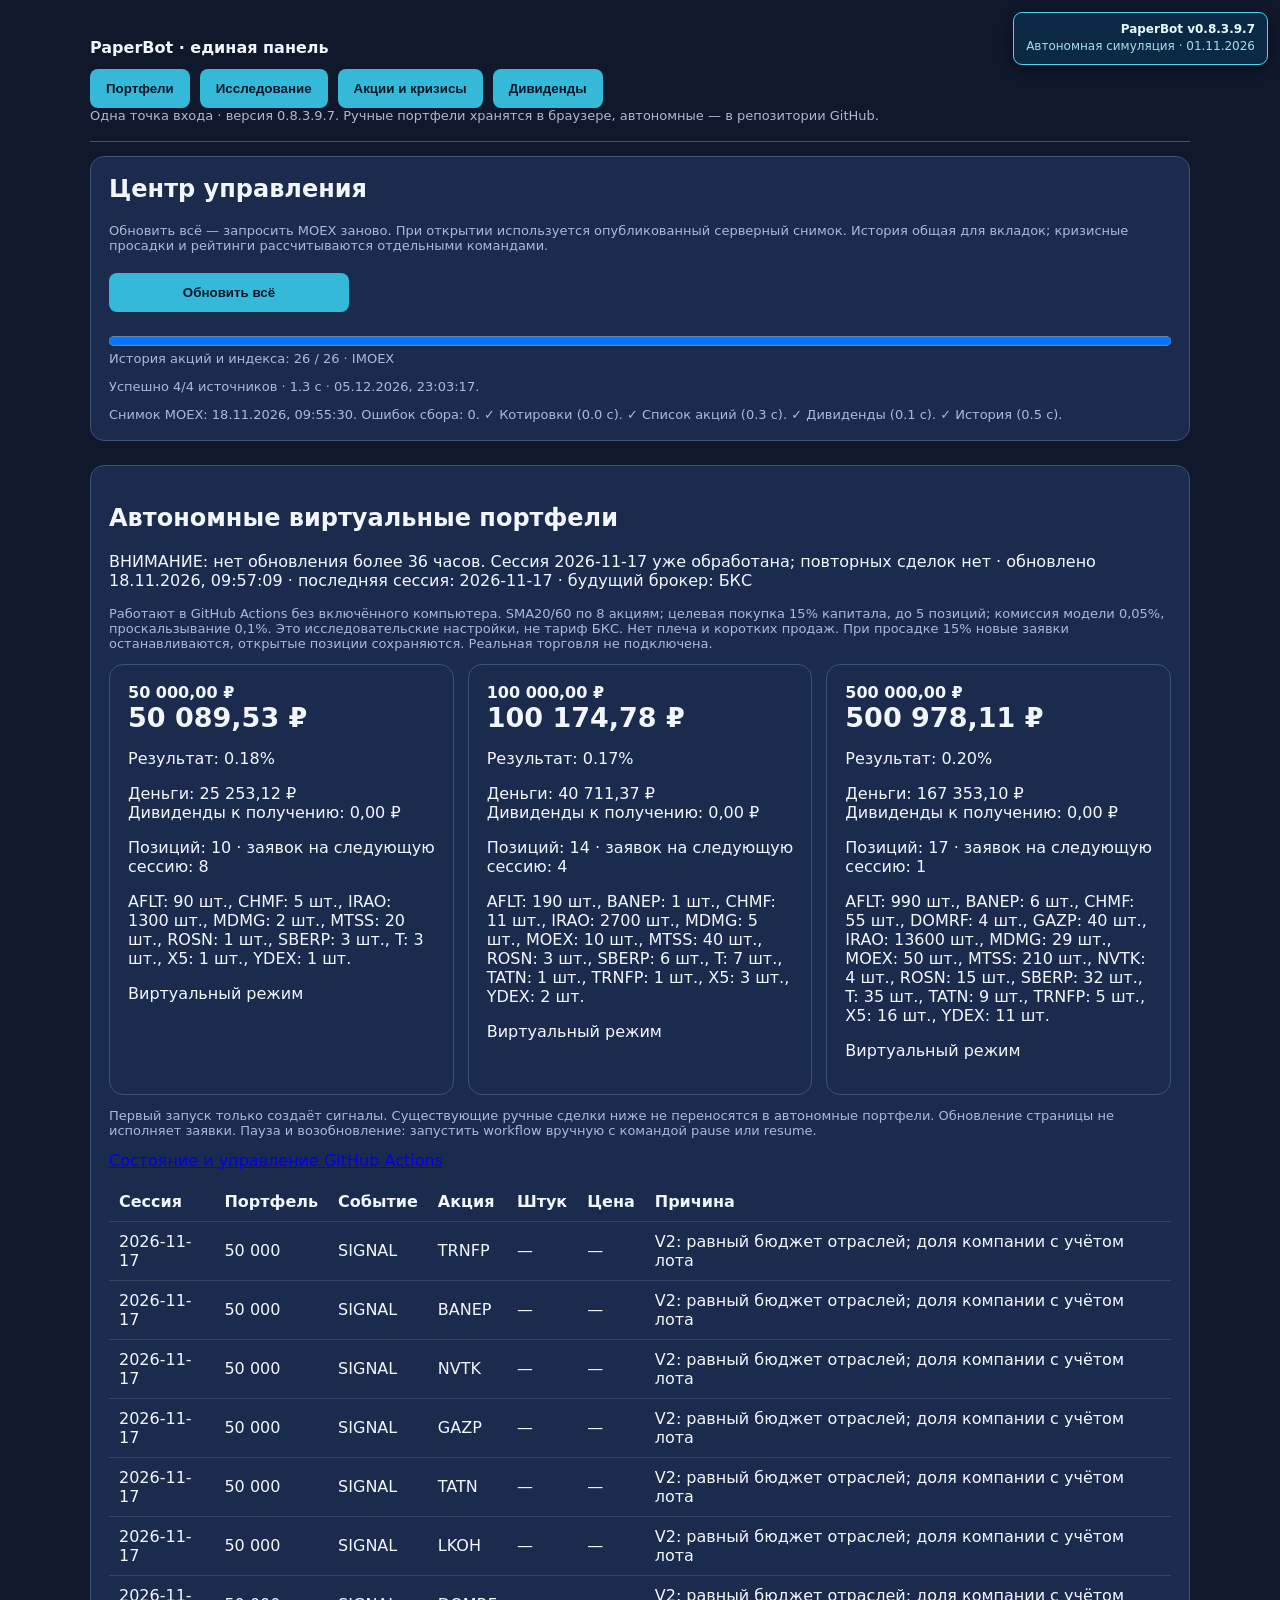
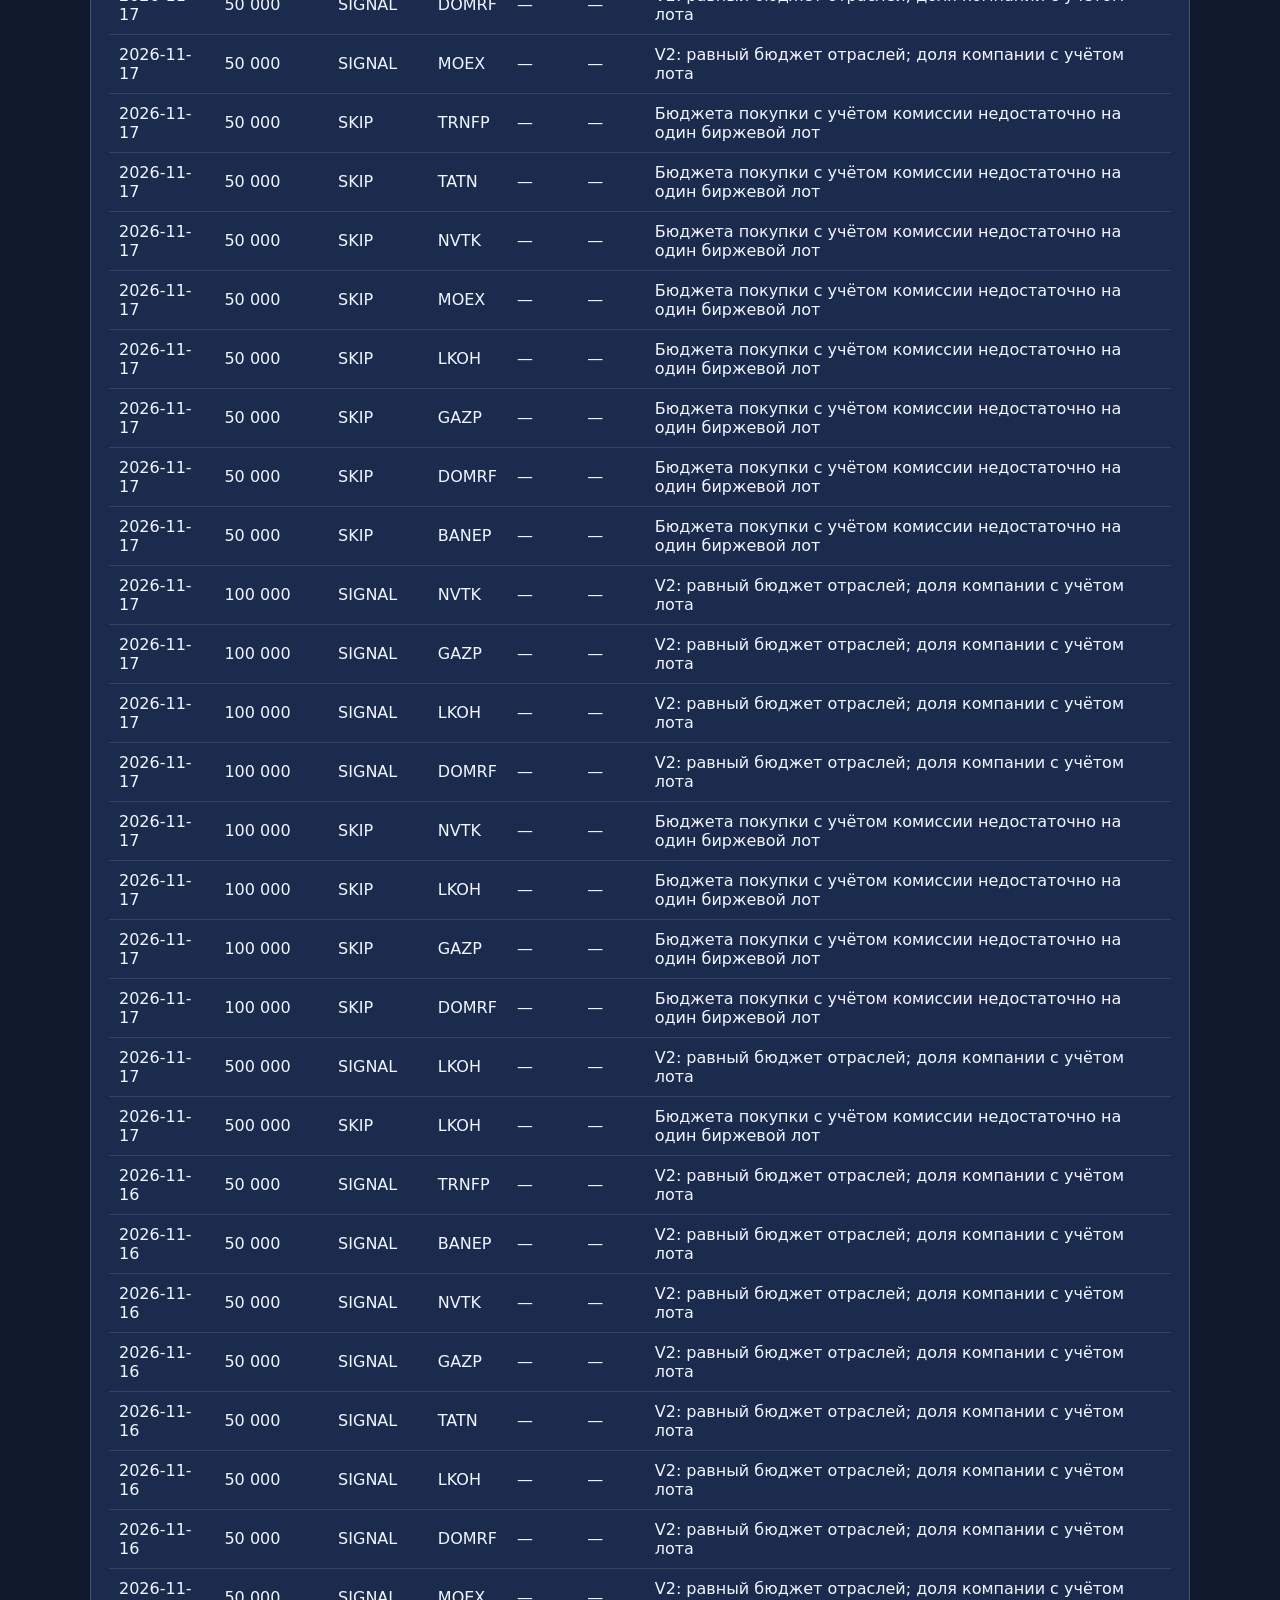
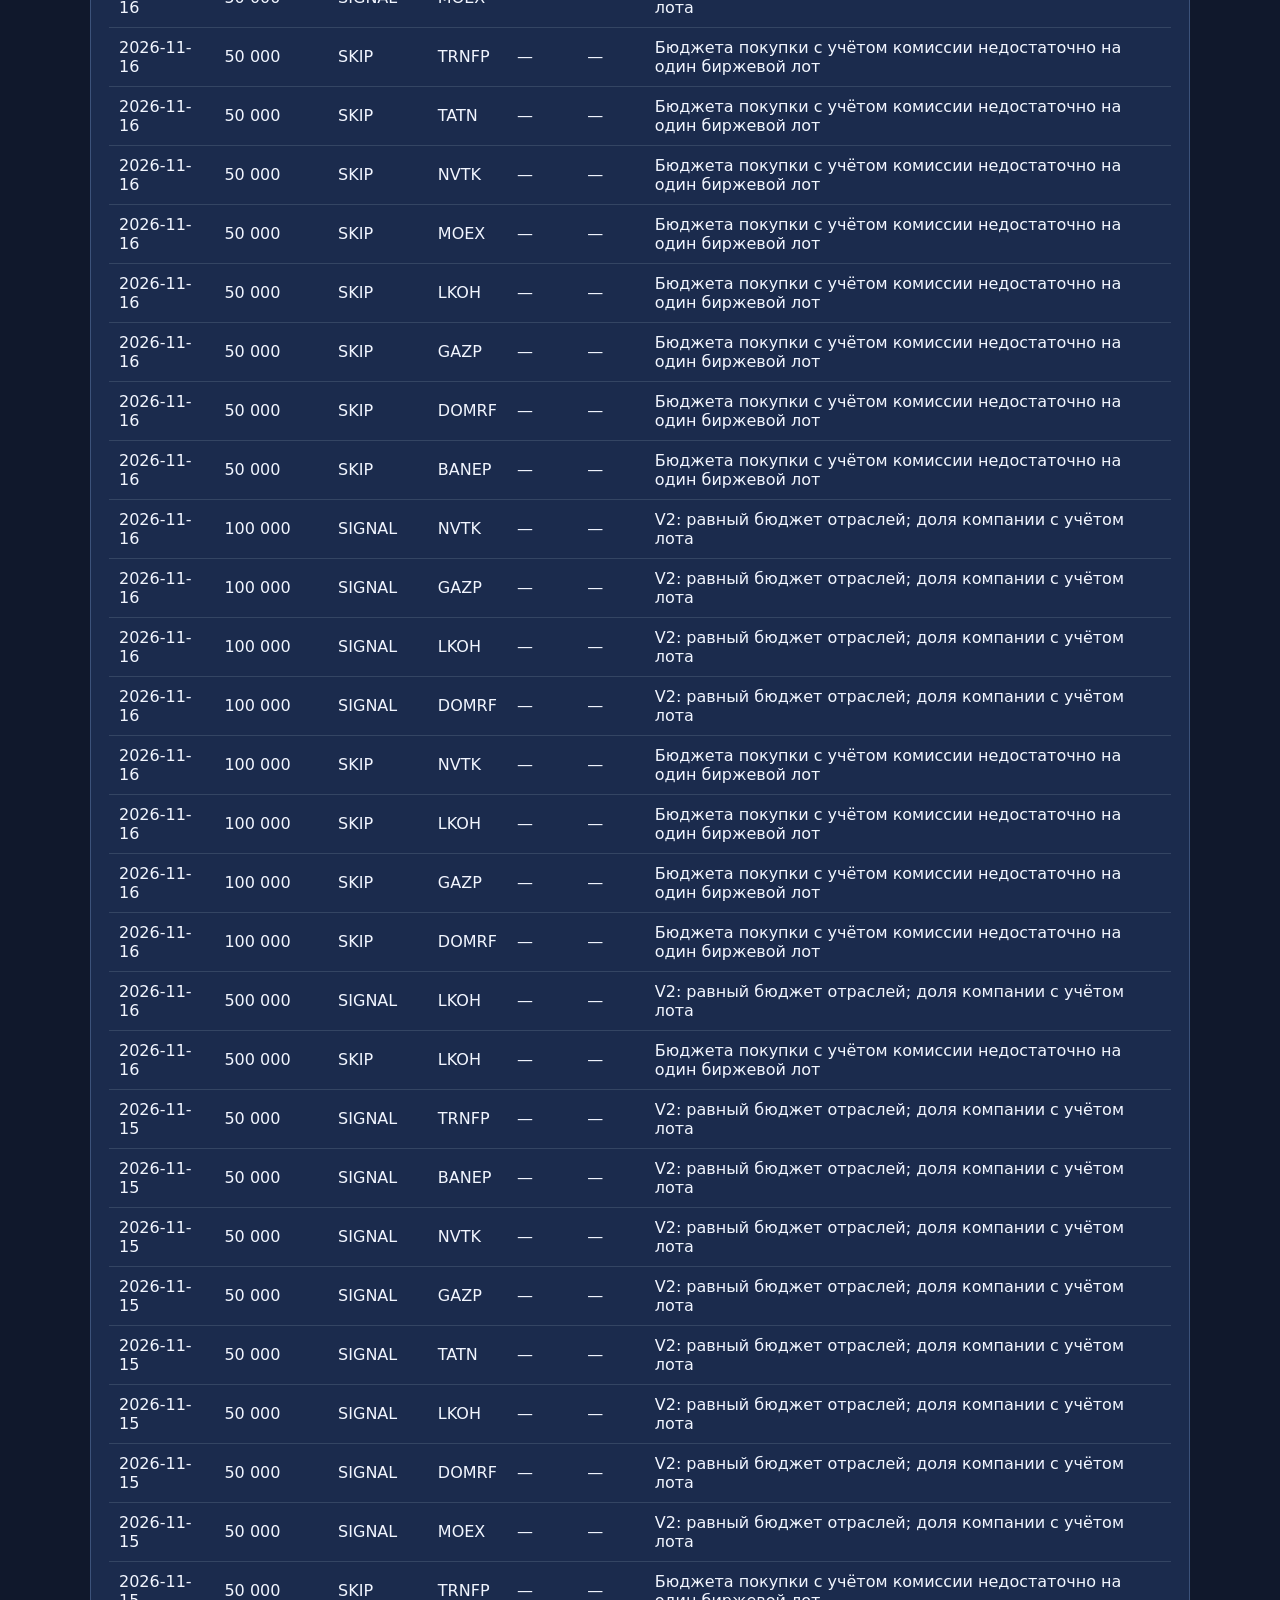
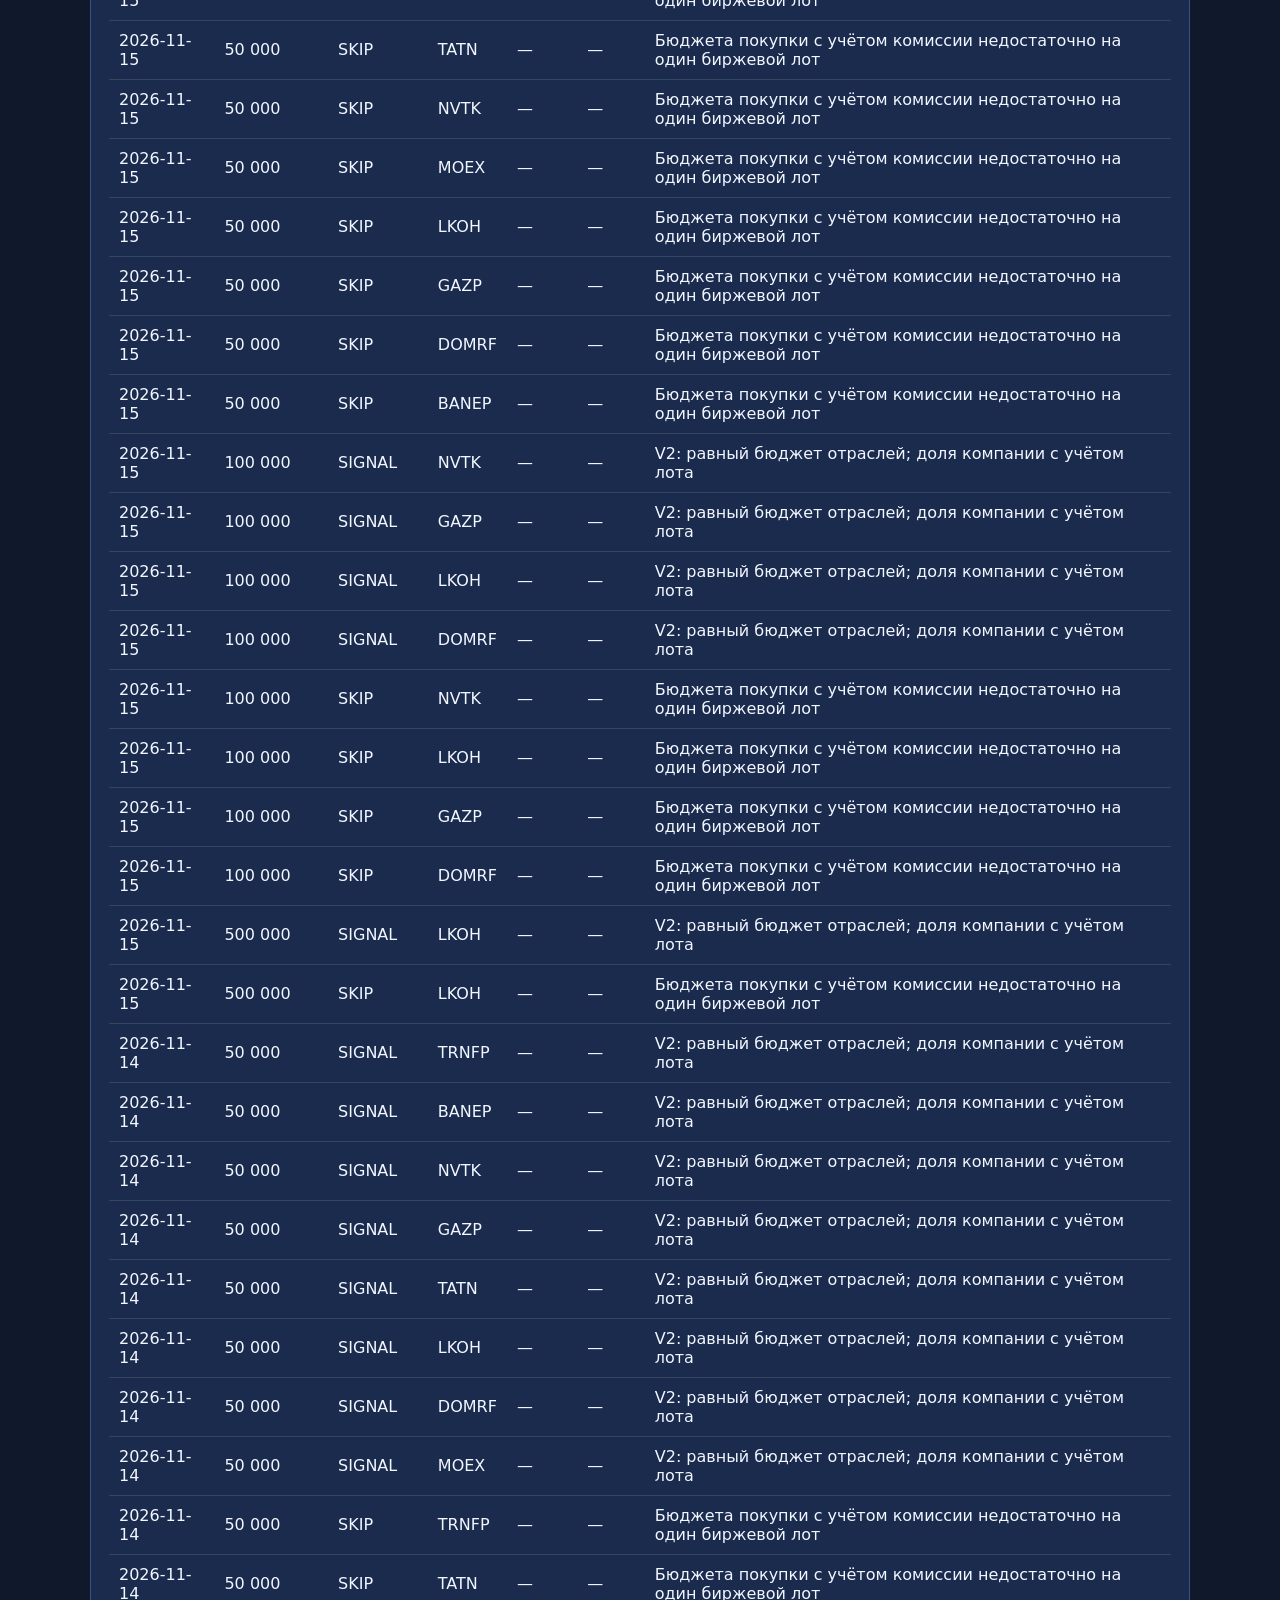
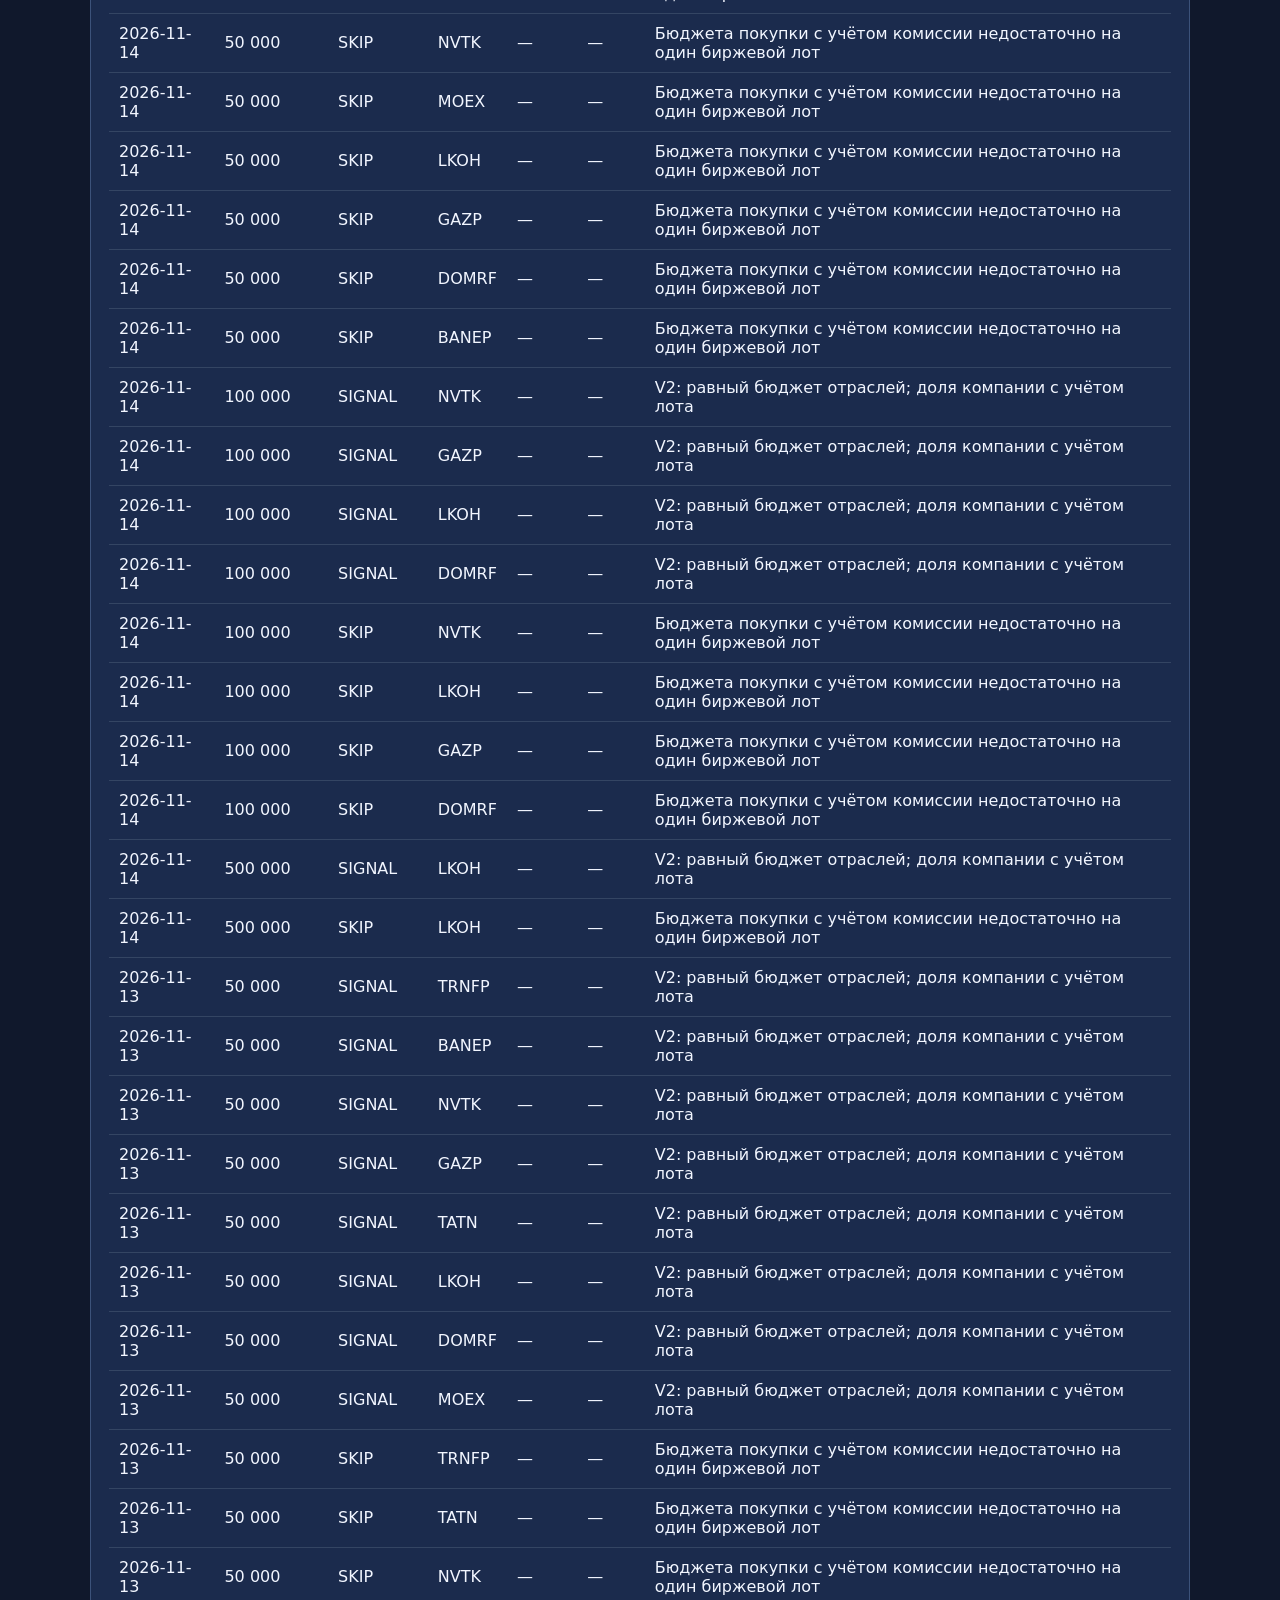
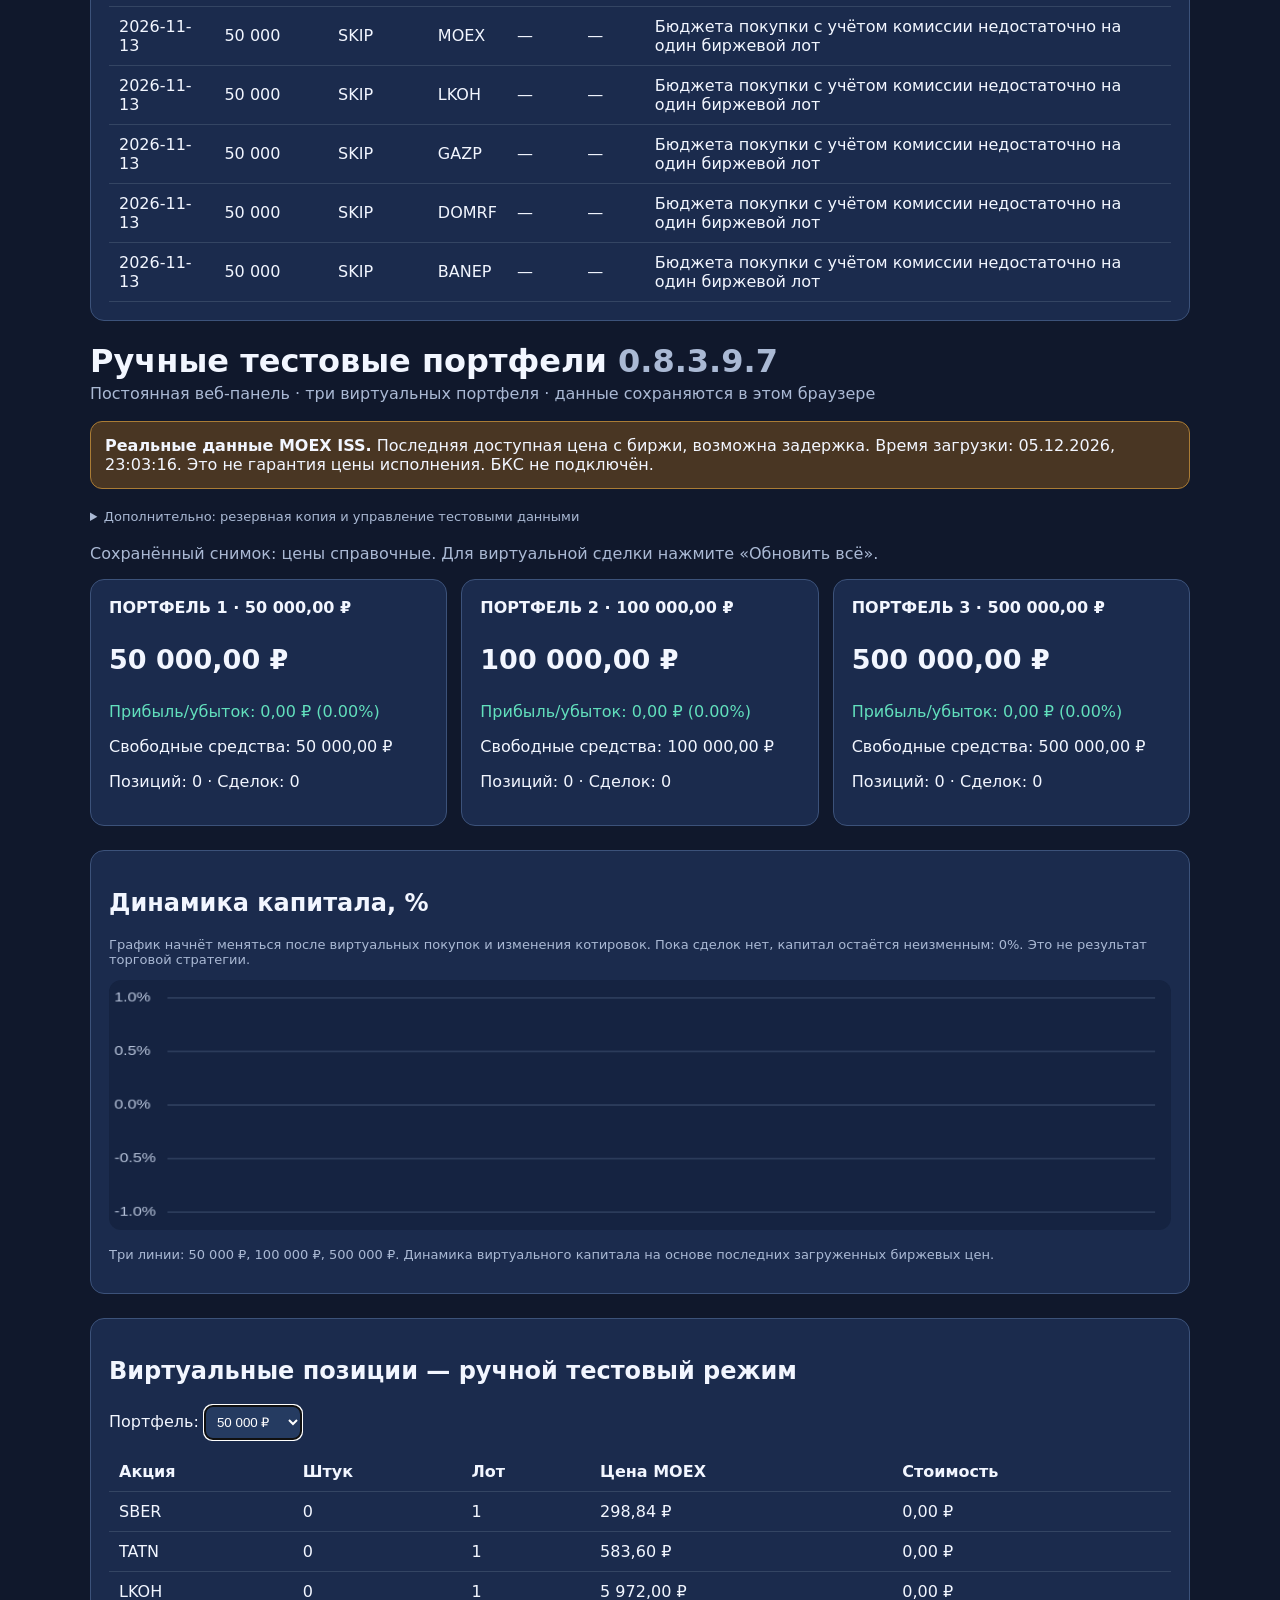
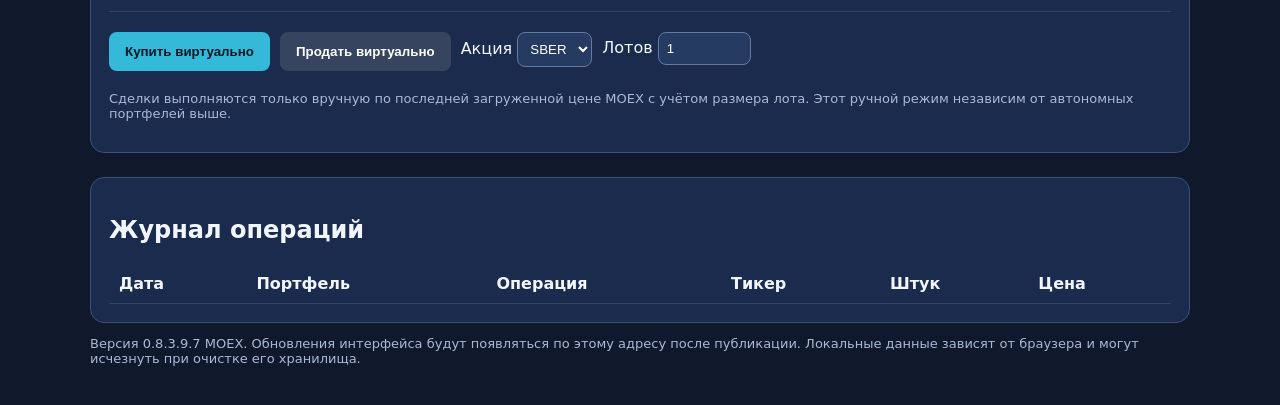
==== commit 1ca4e09c: "Move position return badge beside stock name" ====
--- a/manual.html
+++ b/manual.html
@@ -1,4 +1,4 @@
-<!doctype html><html lang="ru"><head><meta charset="utf-8"><meta http-equiv="Cache-Control" content="no-cache, no-store, must-revalidate"><meta name="viewport" content="width=device-width,initial-scale=1"><title>PaperBot — виртуальные портфели</title><style>body{margin:0;background:#10182c;color:#f2f6ff;font:16px system-ui,Arial}main{max-width:1100px;margin:auto;padding:26px}h1{margin-bottom:4px}.muted{color:#aab9d4}.warn{background:#493623;border:1px solid #aa7c35;padding:14px;border-radius:12px;margin:18px 0}.controls{display:flex;gap:10px;flex-wrap:wrap;margin:20px 0}button{background:#35b9d8;color:#051727;border:0;border-radius:8px;padding:12px 16px;font-weight:bold;cursor:pointer}button.secondary{background:#36445f;color:white}button.danger{background:#d66c92;color:white}.cards{display:grid;grid-template-columns:repeat(auto-fit,minmax(245px,1fr));gap:14px}.card{background:#1b2b4d;border:1px solid #3c527a;border-radius:14px;padding:18px}.money{font-size:27px;font-weight:800}.up{color:#62e0bd}.down{color:#ff9c9c}table{width:100%;border-collapse:collapse;margin-top:12px}td,th{padding:10px;text-align:left;border-bottom:1px solid #344563}section{margin-top:24px}select{padding:8px;background:#253b61;color:white;border:1px solid #627ba2;border-radius:8px}canvas{width:100%;height:250px;background:#152341;border-radius:12px}.small{font-size:13px}</style></head><body><div id="build-stamp" style="position:fixed;top:12px;right:12px;z-index:9999;background:#0b2944;border:1px solid #51d4f5;color:#e8faff;border-radius:9px;padding:8px 12px;font:600 12px/1.45 system-ui,Arial;box-shadow:0 3px 15px #0007;text-align:right" title="Версия опубликованного файла">PaperBot v0.8.3.9.6<br><span style="font-weight:400;color:#a9dceb">Автономная симуляция · 01.11.2026</span></div><main><div style="padding:12px 0 18px;border-bottom:1px solid #3c527a;margin-bottom:14px"><strong>PaperBot · единая панель</strong><div class="controls" style="margin:12px 0 0"><button type="button" onclick="switchTab('portfolio')">Портфели</button><button type="button" onclick="switchTab('research')">Исследование</button><button type="button" onclick="switchTab('market')">Акции и кризисы</button><button type="button" onclick="switchTab('dividends')">Дивиденды</button></div><div class="muted small">Одна точка входа · версия 0.8.3.9.6. Ручные портфели хранятся в браузере, автономные — в репозитории GitHub.</div></div><section class="card" style="margin:12px 0 20px"><h2 style="margin-top:0">Центр управления</h2><p class="muted small">Обновить всё — запросить MOEX заново. При открытии используется опубликованный серверный снимок. История общая для вкладок; кризисные просадки и рейтинги рассчитываются отдельными командами.</p><div class="controls"><button id="refresh-main" type="button" onclick="refreshCenter('live')" style="min-width:240px">Обновить всё</button></div><div style="margin:10px 0"><progress id="refresh-progress" max="100" value="0" style="width:100%;height:18px"></progress><div id="refresh-count" class="muted small">Ожидание запуска</div></div><p id="refresh-status" class="muted small" role="status">Ожидание обновления. Кризисные рейтинги рассчитываются отдельно по выбранному периоду: это длительная операция.</p><div id="refresh-details" class="muted small"></div></section><section id="dividends-view" class="card" style="display:none"><h2>Дивидендная история</h2><p id="dividend-status">Дождитесь загрузки Центра управления.</p><p class="muted small">Источник: Smart-Lab, таблица выплаченных дивидендов. Это справочная история, не подтверждение фактического зачисления. Даты поступления на счёт неизвестны; в модели используется реестр + 30 календарных дней, до налогов. Отсутствие записей не означает отсутствие выплат. Доходность по дивидендам не является прогнозом.</p><p>Акция <select id="dividend-filter" onchange="renderDividends()"></select> Год реестра <input id="dividend-year" type="number" min="1990" max="2100" placeholder="Все" oninput="renderDividends()" style="width:100px"></p><details><summary>Пробелы в дивидендной истории</summary><p id="dividend-errors" class="small muted"></p></details><div style="overflow:auto"><table><thead><tr><th>Акция</th><th>Охват</th><th>Записей</th><th>На акцию за 365 дней по реестрам</th></tr></thead><tbody id="dividend-summary"></tbody></table></div><p id="dividend-count"></p><div style="overflow:auto"><table><thead><tr><th>Акция</th><th>Период</th><th>Последний день покупки</th><th>Реестр</th><th>На акцию, до налогов</th><th>Дата поступления</th><th>Источник</th></tr></thead><tbody id="dividend-rows"></tbody></table></div></section><div id="legacy-portfolio"><section class="card"><h2>Автономные виртуальные портфели</h2><p id="auto-health" role="status">Загрузка состояния бота…</p><p class="muted small">Работают в GitHub Actions без включённого компьютера. SMA20/60 по 8 акциям; целевая покупка 15% капитала, до 5 позиций; комиссия модели 0,05%, проскальзывание 0,1%. Это исследовательские настройки, не тариф БКС. Нет плеча и коротких продаж. При просадке 15% новые заявки останавливаются, открытые позиции сохраняются. Реальная торговля не подключена.</p><div id="auto-cards" class="cards"></div><p class="muted small">Первый запуск только создаёт сигналы. Существующие ручные сделки ниже не переносятся в автономные портфели. Обновление страницы не исполняет заявки. Пауза и возобновление: запустить workflow вручную с командой pause или resume.</p><a href="https://github.com/pirhavko85-droid/paperbot/actions/workflows/update-data.yml" target="_blank" rel="noopener">Состояние и управление GitHub Actions</a><div style="overflow:auto"><table><thead><tr><th>Сессия</th><th>Портфель</th><th>Событие</th><th>Акция</th><th>Штук</th><th>Цена</th><th>Причина</th></tr></thead><tbody id="auto-ledger"></tbody></table></div></section><h1>Ручные тестовые портфели <span class="muted">0.8.3.9.6</span></h1><div class="muted">Постоянная веб-панель · три виртуальных портфеля · данные сохраняются в этом браузере</div><div class="warn" id="marketWarning"><b>MOEX ISS.</b> Загрузка котировок. Торговые операции только виртуальные; БКС не подключён. Если биржа закрыта, отображается последняя доступная цена.</div><div class="controls"><details style="width:100%"><summary class="muted small" style="cursor:pointer">Дополнительно: резервная копия и управление тестовыми данными</summary><div class="controls"><button class="secondary" onclick="download()">Скачать журнал CSV</button><button class="danger" onclick="reset()">Сбросить портфели</button></div><p class="muted small">CSV — резервная копия журнала операций. Сброс удаляет виртуальные сделки только в этом браузере.</p></details></div><p id="status" class="muted"></p><div id="cards" class="cards"></div><section class="card"><h2>Динамика капитала, %</h2><p class="muted small">График начнёт меняться после виртуальных покупок и изменения котировок. Пока сделок нет, капитал остаётся неизменным: 0%. Это не результат торговой стратегии.</p><canvas id="chart" width="1000" height="280"></canvas><p class="small muted">Три линии: 50 000 ₽, 100 000 ₽, 500 000 ₽. Динамика виртуального капитала на основе последних загруженных биржевых цен.</p></section><section class="card"><h2>Виртуальные позиции — ручной тестовый режим</h2><label>Портфель: <select id="portfolio" onchange="render()"><option value="0">50 000 ₽</option><option value="1">100 000 ₽</option><option value="2">500 000 ₽</option></select></label><div id="positions"></div><div class="controls"><button onclick="trade('buy')">Купить виртуально</button><button class="secondary" onclick="trade('sell')">Продать виртуально</button><label>Акция <select id="ticker"><option>SBER</option><option>TATN</option><option>LKOH</option></select></label><label>Лотов <input id="lots" type="number" min="1" step="1" value="1" style="width:75px;padding:8px;background:#253b61;color:white;border:1px solid #627ba2;border-radius:8px"></label></div><p class="small muted">Сделки выполняются только вручную по последней загруженной цене MOEX с учётом размера лота. Этот ручной режим независим от автономных портфелей выше.</p></section><section class="card"><h2>Журнал операций</h2><div id="trades"></div></section><p class="muted small">Версия 0.8.3.9.6 MOEX. Обновления интерфейса будут появляться по этому адресу после публикации. Локальные данные зависят от браузера и могут исчезнуть при очистке его хранилища.</p></div><section id="unified-view" style="display:none"><h2 id="unified-title"></h2><p id="unified-note" class="muted"></p></section></main><script src="config.js?v=08396"></script><script src="data.js?v=08396"></script><script>
+<!doctype html><html lang="ru"><head><meta charset="utf-8"><meta http-equiv="Cache-Control" content="no-cache, no-store, must-revalidate"><meta name="viewport" content="width=device-width,initial-scale=1"><title>PaperBot — виртуальные портфели</title><style>body{margin:0;background:#10182c;color:#f2f6ff;font:16px system-ui,Arial}main{max-width:1100px;margin:auto;padding:26px}h1{margin-bottom:4px}.muted{color:#aab9d4}.warn{background:#493623;border:1px solid #aa7c35;padding:14px;border-radius:12px;margin:18px 0}.controls{display:flex;gap:10px;flex-wrap:wrap;margin:20px 0}button{background:#35b9d8;color:#051727;border:0;border-radius:8px;padding:12px 16px;font-weight:bold;cursor:pointer}button.secondary{background:#36445f;color:white}button.danger{background:#d66c92;color:white}.cards{display:grid;grid-template-columns:repeat(auto-fit,minmax(245px,1fr));gap:14px}.card{background:#1b2b4d;border:1px solid #3c527a;border-radius:14px;padding:18px}.money{font-size:27px;font-weight:800}.up{color:#62e0bd}.down{color:#ff9c9c}table{width:100%;border-collapse:collapse;margin-top:12px}td,th{padding:10px;text-align:left;border-bottom:1px solid #344563}section{margin-top:24px}select{padding:8px;background:#253b61;color:white;border:1px solid #627ba2;border-radius:8px}canvas{width:100%;height:250px;background:#152341;border-radius:12px}.small{font-size:13px}</style></head><body><div id="build-stamp" style="position:fixed;top:12px;right:12px;z-index:9999;background:#0b2944;border:1px solid #51d4f5;color:#e8faff;border-radius:9px;padding:8px 12px;font:600 12px/1.45 system-ui,Arial;box-shadow:0 3px 15px #0007;text-align:right" title="Версия опубликованного файла">PaperBot v0.8.3.9.7<br><span style="font-weight:400;color:#a9dceb">Автономная симуляция · 01.11.2026</span></div><main><div style="padding:12px 0 18px;border-bottom:1px solid #3c527a;margin-bottom:14px"><strong>PaperBot · единая панель</strong><div class="controls" style="margin:12px 0 0"><button type="button" onclick="switchTab('portfolio')">Портфели</button><button type="button" onclick="switchTab('research')">Исследование</button><button type="button" onclick="switchTab('market')">Акции и кризисы</button><button type="button" onclick="switchTab('dividends')">Дивиденды</button></div><div class="muted small">Одна точка входа · версия 0.8.3.9.7. Ручные портфели хранятся в браузере, автономные — в репозитории GitHub.</div></div><section class="card" style="margin:12px 0 20px"><h2 style="margin-top:0">Центр управления</h2><p class="muted small">Обновить всё — запросить MOEX заново. При открытии используется опубликованный серверный снимок. История общая для вкладок; кризисные просадки и рейтинги рассчитываются отдельными командами.</p><div class="controls"><button id="refresh-main" type="button" onclick="refreshCenter('live')" style="min-width:240px">Обновить всё</button></div><div style="margin:10px 0"><progress id="refresh-progress" max="100" value="0" style="width:100%;height:18px"></progress><div id="refresh-count" class="muted small">Ожидание запуска</div></div><p id="refresh-status" class="muted small" role="status">Ожидание обновления. Кризисные рейтинги рассчитываются отдельно по выбранному периоду: это длительная операция.</p><div id="refresh-details" class="muted small"></div></section><section id="dividends-view" class="card" style="display:none"><h2>Дивидендная история</h2><p id="dividend-status">Дождитесь загрузки Центра управления.</p><p class="muted small">Источник: Smart-Lab, таблица выплаченных дивидендов. Это справочная история, не подтверждение фактического зачисления. Даты поступления на счёт неизвестны; в модели используется реестр + 30 календарных дней, до налогов. Отсутствие записей не означает отсутствие выплат. Доходность по дивидендам не является прогнозом.</p><p>Акция <select id="dividend-filter" onchange="renderDividends()"></select> Год реестра <input id="dividend-year" type="number" min="1990" max="2100" placeholder="Все" oninput="renderDividends()" style="width:100px"></p><details><summary>Пробелы в дивидендной истории</summary><p id="dividend-errors" class="small muted"></p></details><div style="overflow:auto"><table><thead><tr><th>Акция</th><th>Охват</th><th>Записей</th><th>На акцию за 365 дней по реестрам</th></tr></thead><tbody id="dividend-summary"></tbody></table></div><p id="dividend-count"></p><div style="overflow:auto"><table><thead><tr><th>Акция</th><th>Период</th><th>Последний день покупки</th><th>Реестр</th><th>На акцию, до налогов</th><th>Дата поступления</th><th>Источник</th></tr></thead><tbody id="dividend-rows"></tbody></table></div></section><div id="legacy-portfolio"><section class="card"><h2>Автономные виртуальные портфели</h2><p id="auto-health" role="status">Загрузка состояния бота…</p><p class="muted small">Работают в GitHub Actions без включённого компьютера. SMA20/60 по 8 акциям; целевая покупка 15% капитала, до 5 позиций; комиссия модели 0,05%, проскальзывание 0,1%. Это исследовательские настройки, не тариф БКС. Нет плеча и коротких продаж. При просадке 15% новые заявки останавливаются, открытые позиции сохраняются. Реальная торговля не подключена.</p><div id="auto-cards" class="cards"></div><p class="muted small">Первый запуск только создаёт сигналы. Существующие ручные сделки ниже не переносятся в автономные портфели. Обновление страницы не исполняет заявки. Пауза и возобновление: запустить workflow вручную с командой pause или resume.</p><a href="https://github.com/pirhavko85-droid/paperbot/actions/workflows/update-data.yml" target="_blank" rel="noopener">Состояние и управление GitHub Actions</a><div style="overflow:auto"><table><thead><tr><th>Сессия</th><th>Портфель</th><th>Событие</th><th>Акция</th><th>Штук</th><th>Цена</th><th>Причина</th></tr></thead><tbody id="auto-ledger"></tbody></table></div></section><h1>Ручные тестовые портфели <span class="muted">0.8.3.9.7</span></h1><div class="muted">Постоянная веб-панель · три виртуальных портфеля · данные сохраняются в этом браузере</div><div class="warn" id="marketWarning"><b>MOEX ISS.</b> Загрузка котировок. Торговые операции только виртуальные; БКС не подключён. Если биржа закрыта, отображается последняя доступная цена.</div><div class="controls"><details style="width:100%"><summary class="muted small" style="cursor:pointer">Дополнительно: резервная копия и управление тестовыми данными</summary><div class="controls"><button class="secondary" onclick="download()">Скачать журнал CSV</button><button class="danger" onclick="reset()">Сбросить портфели</button></div><p class="muted small">CSV — резервная копия журнала операций. Сброс удаляет виртуальные сделки только в этом браузере.</p></details></div><p id="status" class="muted"></p><div id="cards" class="cards"></div><section class="card"><h2>Динамика капитала, %</h2><p class="muted small">График начнёт меняться после виртуальных покупок и изменения котировок. Пока сделок нет, капитал остаётся неизменным: 0%. Это не результат торговой стратегии.</p><canvas id="chart" width="1000" height="280"></canvas><p class="small muted">Три линии: 50 000 ₽, 100 000 ₽, 500 000 ₽. Динамика виртуального капитала на основе последних загруженных биржевых цен.</p></section><section class="card"><h2>Виртуальные позиции — ручной тестовый режим</h2><label>Портфель: <select id="portfolio" onchange="render()"><option value="0">50 000 ₽</option><option value="1">100 000 ₽</option><option value="2">500 000 ₽</option></select></label><div id="positions"></div><div class="controls"><button onclick="trade('buy')">Купить виртуально</button><button class="secondary" onclick="trade('sell')">Продать виртуально</button><label>Акция <select id="ticker"><option>SBER</option><option>TATN</option><option>LKOH</option></select></label><label>Лотов <input id="lots" type="number" min="1" step="1" value="1" style="width:75px;padding:8px;background:#253b61;color:white;border:1px solid #627ba2;border-radius:8px"></label></div><p class="small muted">Сделки выполняются только вручную по последней загруженной цене MOEX с учётом размера лота. Этот ручной режим независим от автономных портфелей выше.</p></section><section class="card"><h2>Журнал операций</h2><div id="trades"></div></section><p class="muted small">Версия 0.8.3.9.7 MOEX. Обновления интерфейса будут появляться по этому адресу после публикации. Локальные данные зависят от браузера и могут исчезнуть при очистке его хранилища.</p></div><section id="unified-view" style="display:none"><h2 id="unified-title"></h2><p id="unified-note" class="muted"></p></section></main><script src="config.js?v=08397"></script><script src="data.js?v=08397"></script><script>
 const KEY='paperbot_moex_v05',starts=[50000,100000,500000],symbols=['SBER','TATN','LKOH'];
 let s;try{s=JSON.parse(localStorage.getItem(KEY))}catch(e){}
 if(!s||!Array.isArray(s.p)||s.p.length!==3)s={prices:[null,null,null],lots:[1,1,1],asof:null,p:starts.map(v=>({cash:v,qty:[0,0,0],history:[v],trades:[]}))};
@@ -49,4 +49,4 @@
 }
 function draw(){const c=document.getElementById('chart'),ctx=c.getContext('2d'),w=c.width,h=c.height;ctx.clearRect(0,0,w,h);const all=s.p.flatMap((p,i)=>p.history.map(v=>(v/starts[i]-1)*100));let lo=Math.min(-1,...all),hi=Math.max(1,...all);if(hi===lo)hi++;ctx.strokeStyle='#425574';ctx.lineWidth=1;for(let j=0;j<5;j++){const y=20+(h-40)*j/4;ctx.beginPath();ctx.moveTo(55,y);ctx.lineTo(w-15,y);ctx.stroke();ctx.fillStyle='#bdc9df';ctx.font='15px sans-serif';ctx.fillText((hi-(hi-lo)*j/4).toFixed(1)+'%',5,y+4)}['#4fd5f2','#72e2ac','#ffbe6e'].forEach((color,i)=>{const a=s.p[i].history;ctx.strokeStyle=color;ctx.lineWidth=3;ctx.beginPath();a.forEach((v,j)=>{let x=55+(w-75)*j/Math.max(1,a.length-1),y=20+(h-40)*(hi-(v/starts[i]-1)*100)/(hi-lo);j?ctx.lineTo(x,y):ctx.moveTo(x,y)});ctx.stroke()})}
 function download(){const rows=[['date','portfolio_rub','side','ticker','qty','price_rub']];s.p.forEach((p,i)=>p.trades.forEach(t=>rows.push([t.date,starts[i],t.type,t.ticker,t.qty,t.price.toFixed(2)])));const csv='\ufeff'+rows.map(a=>a.join(';')).join('\r\n'),blob=new Blob([csv],{type:'text/csv;charset=utf-8'}),a=document.createElement('a');a.href=URL.createObjectURL(blob);a.download='paperbot_moex_trades.csv';a.click();setTimeout(()=>URL.revokeObjectURL(a.href),1000)}
-</script><script src="dividends-core.js?v=08396"></script><script src="dividends-ui.js?v=08396"></script><script src="center.js?v=08396"></script></body></html>+</script><script src="dividends-core.js?v=08397"></script><script src="dividends-ui.js?v=08397"></script><script src="center.js?v=08397"></script></body></html>
